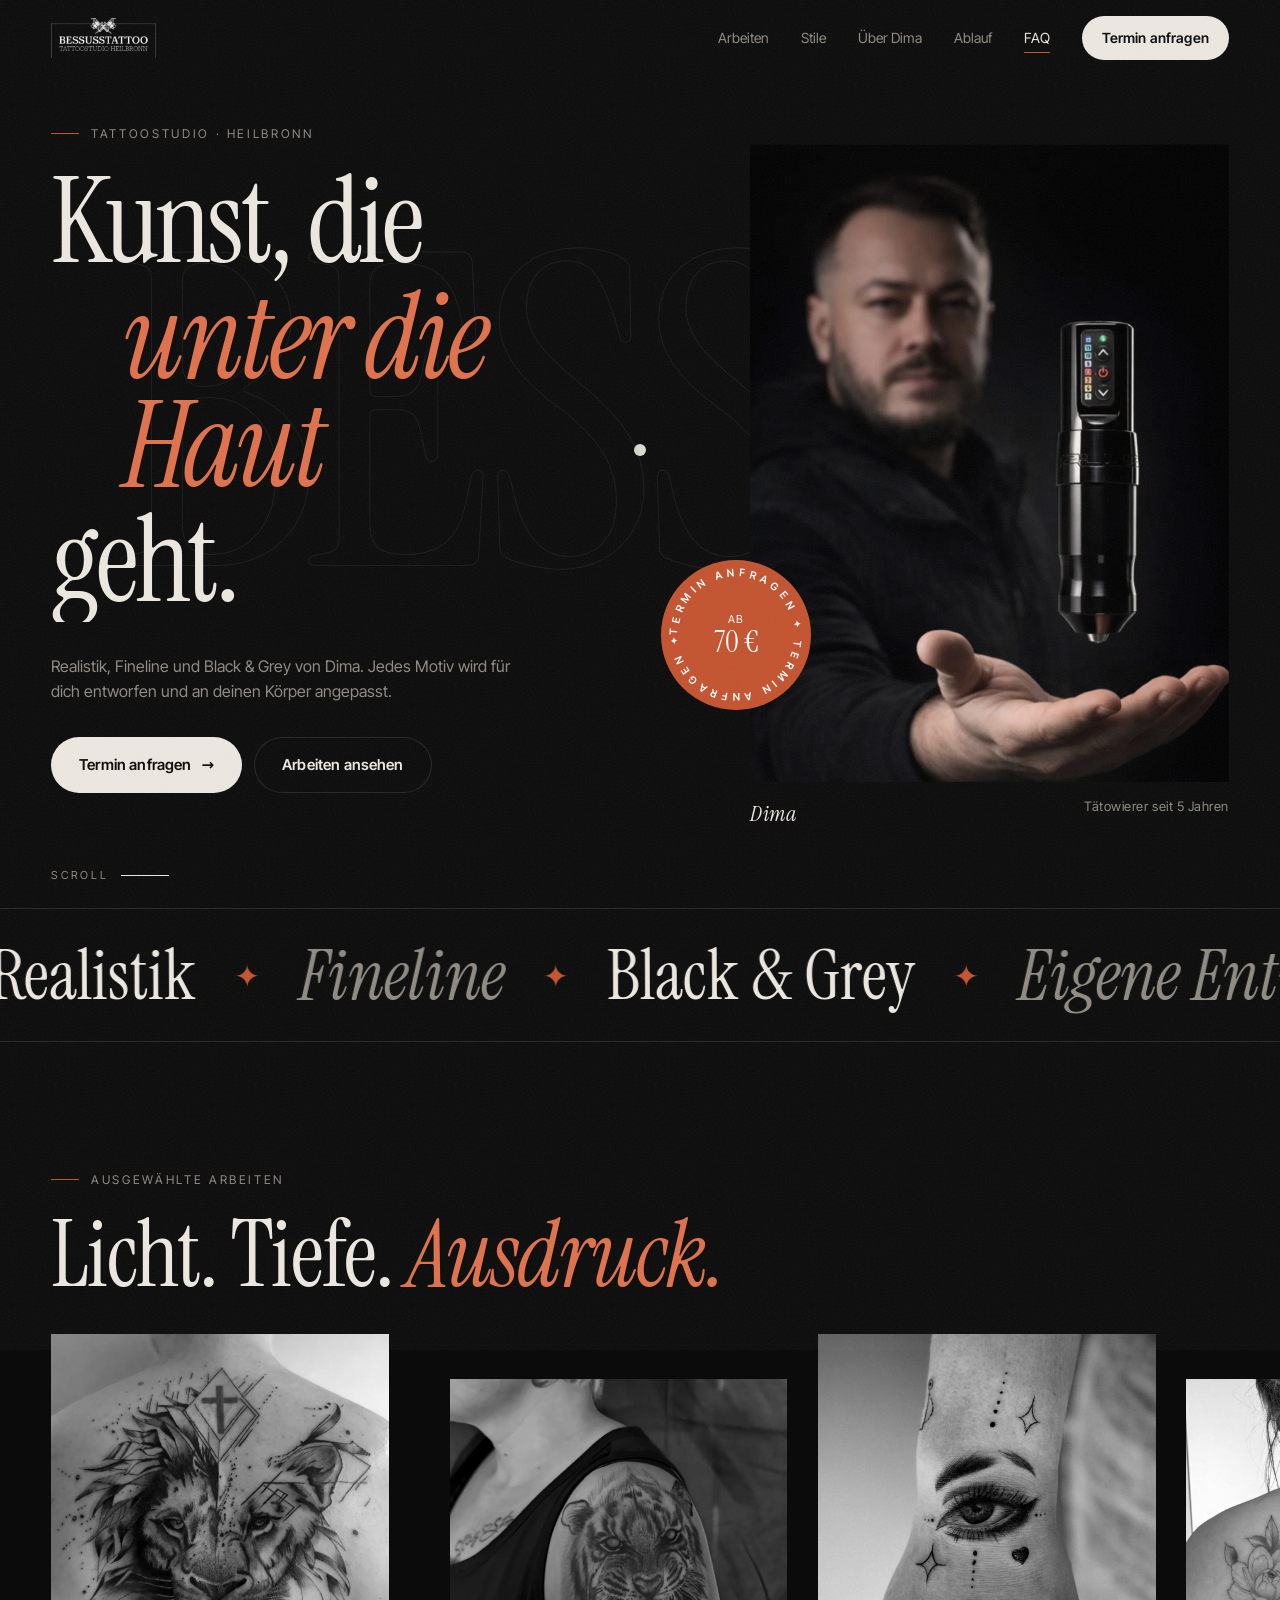
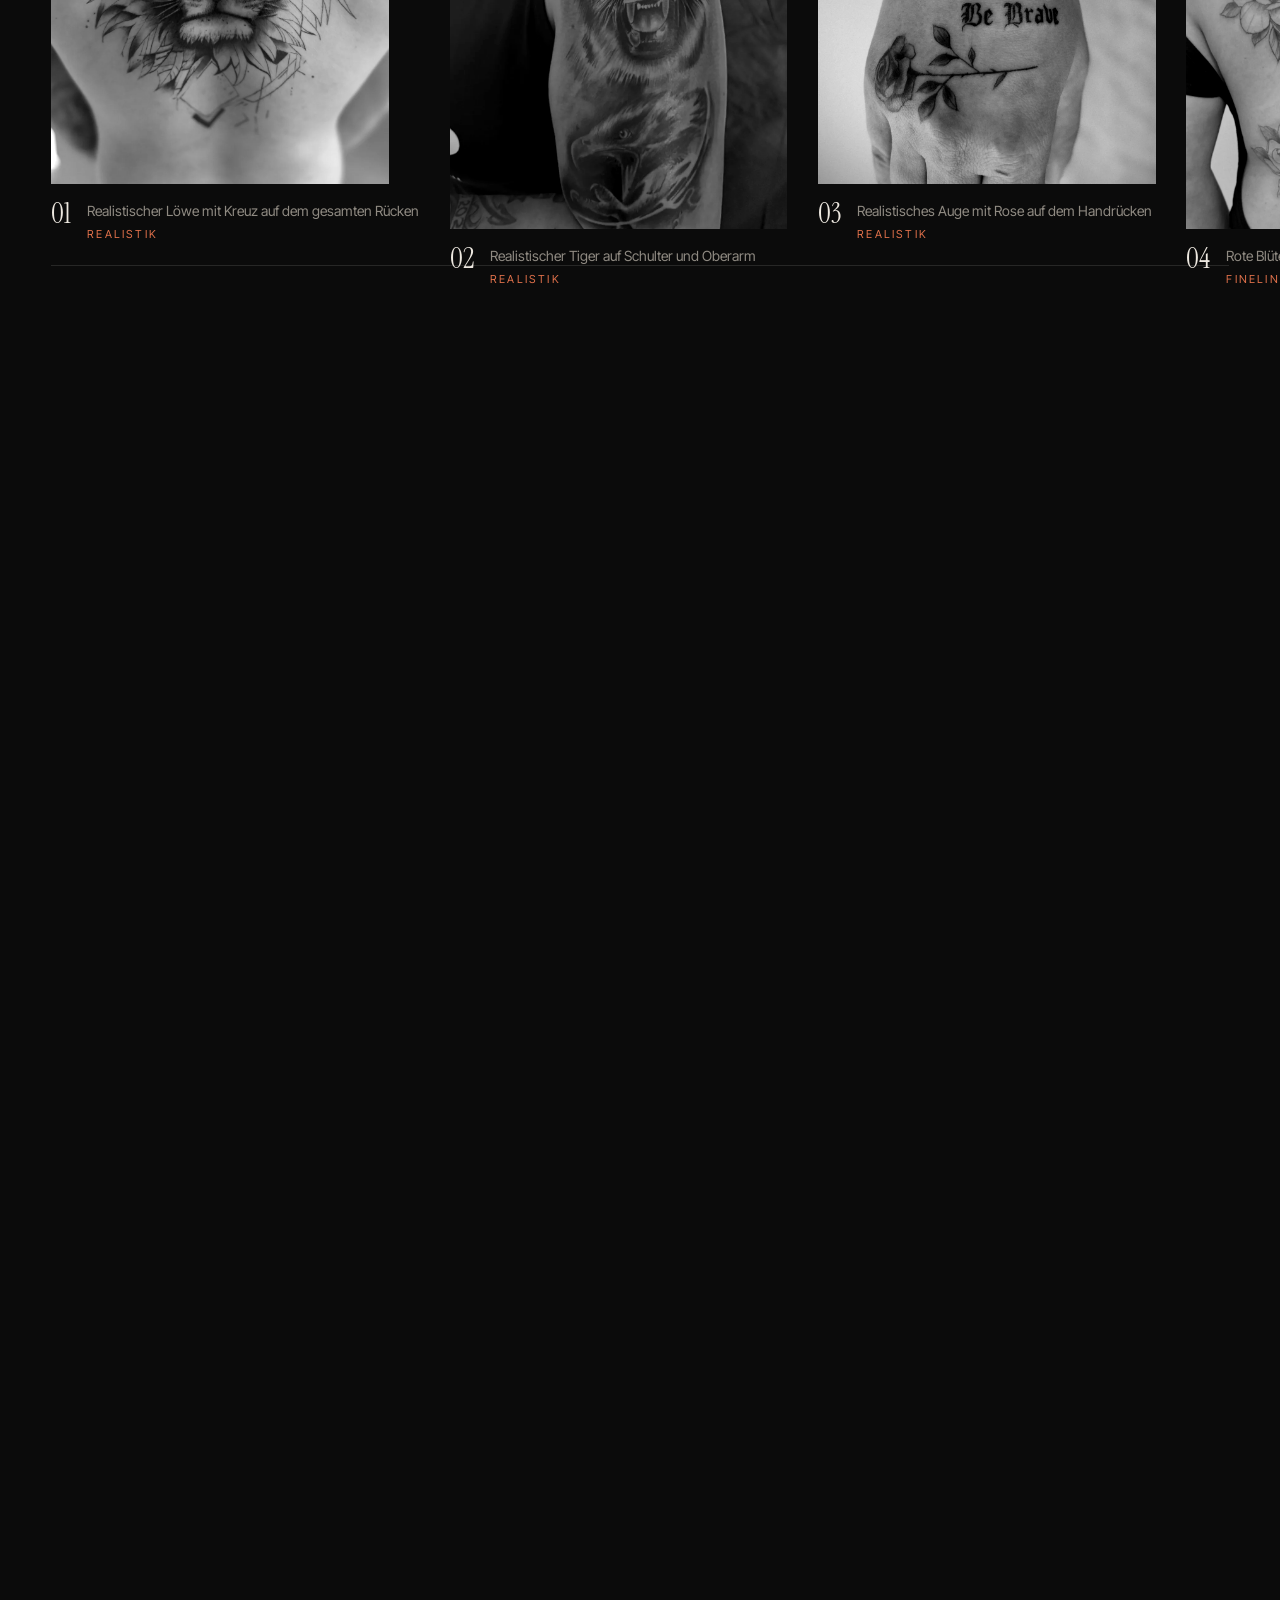
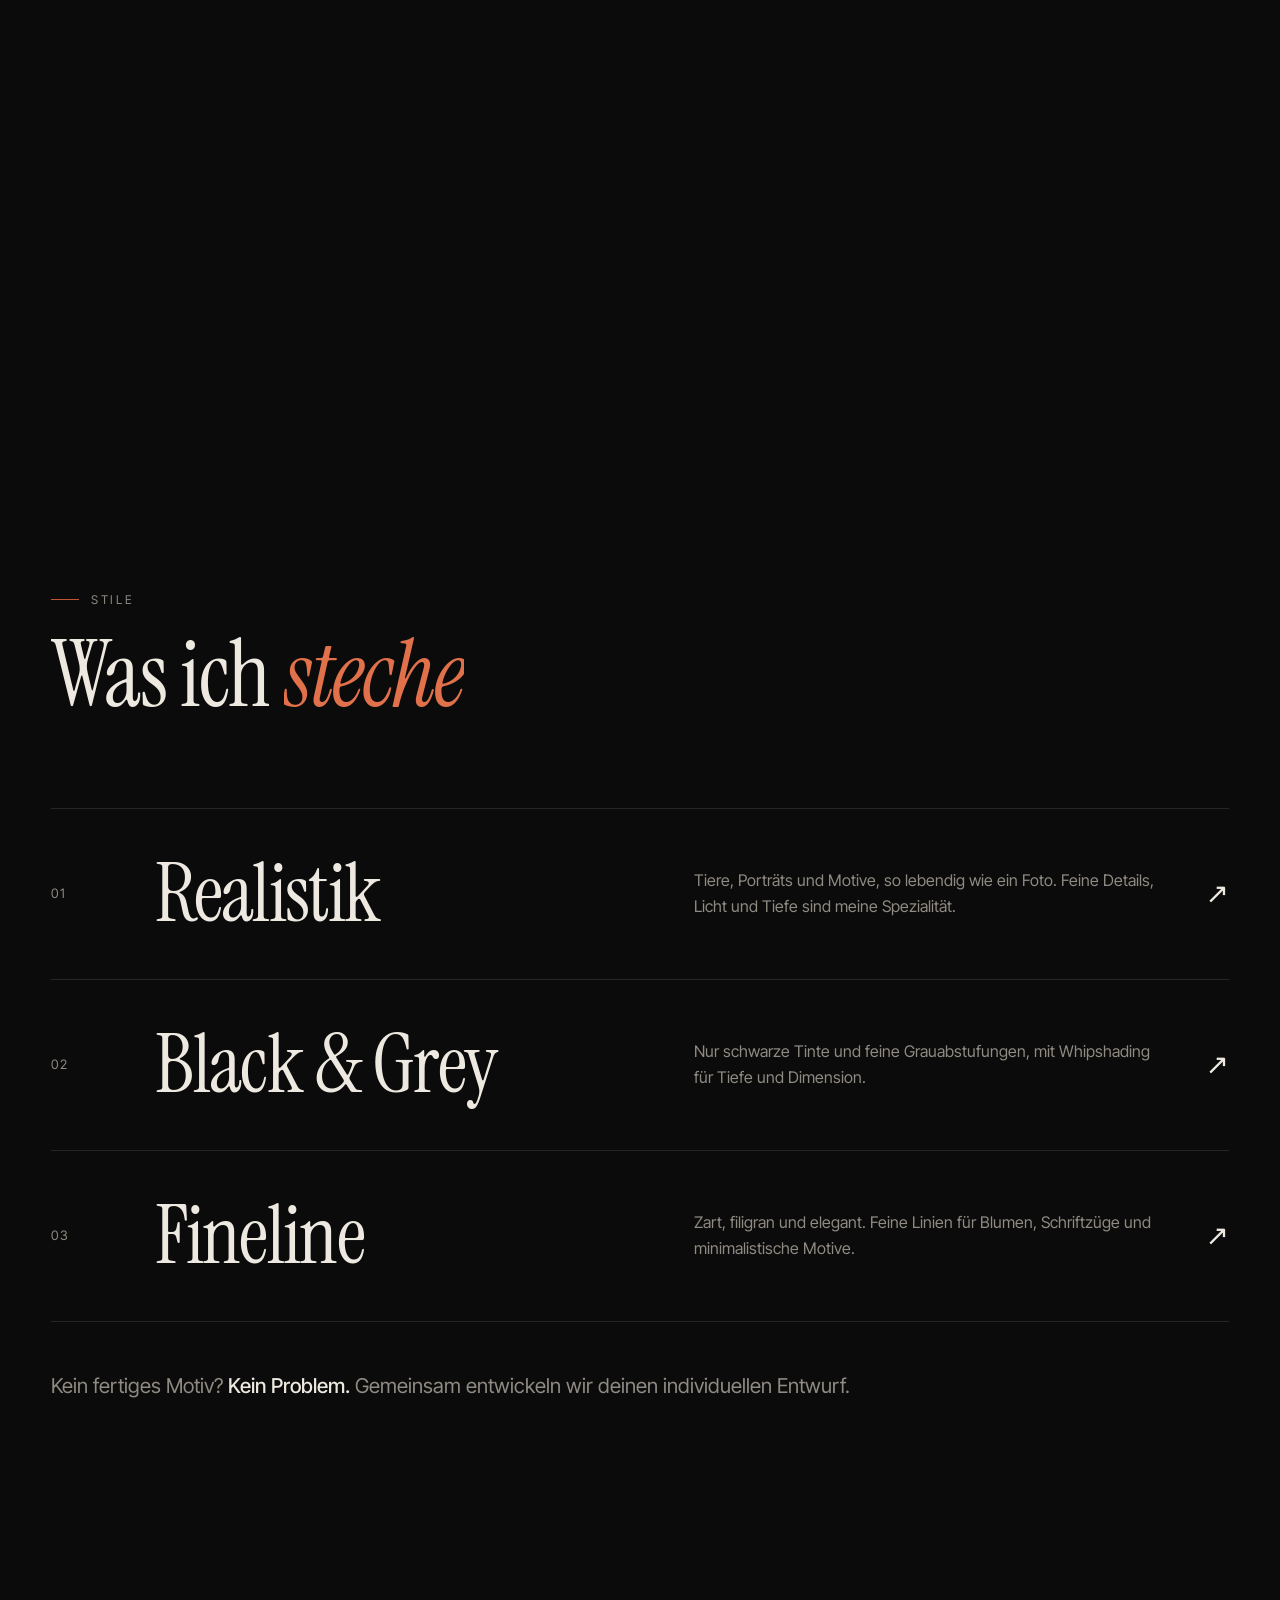
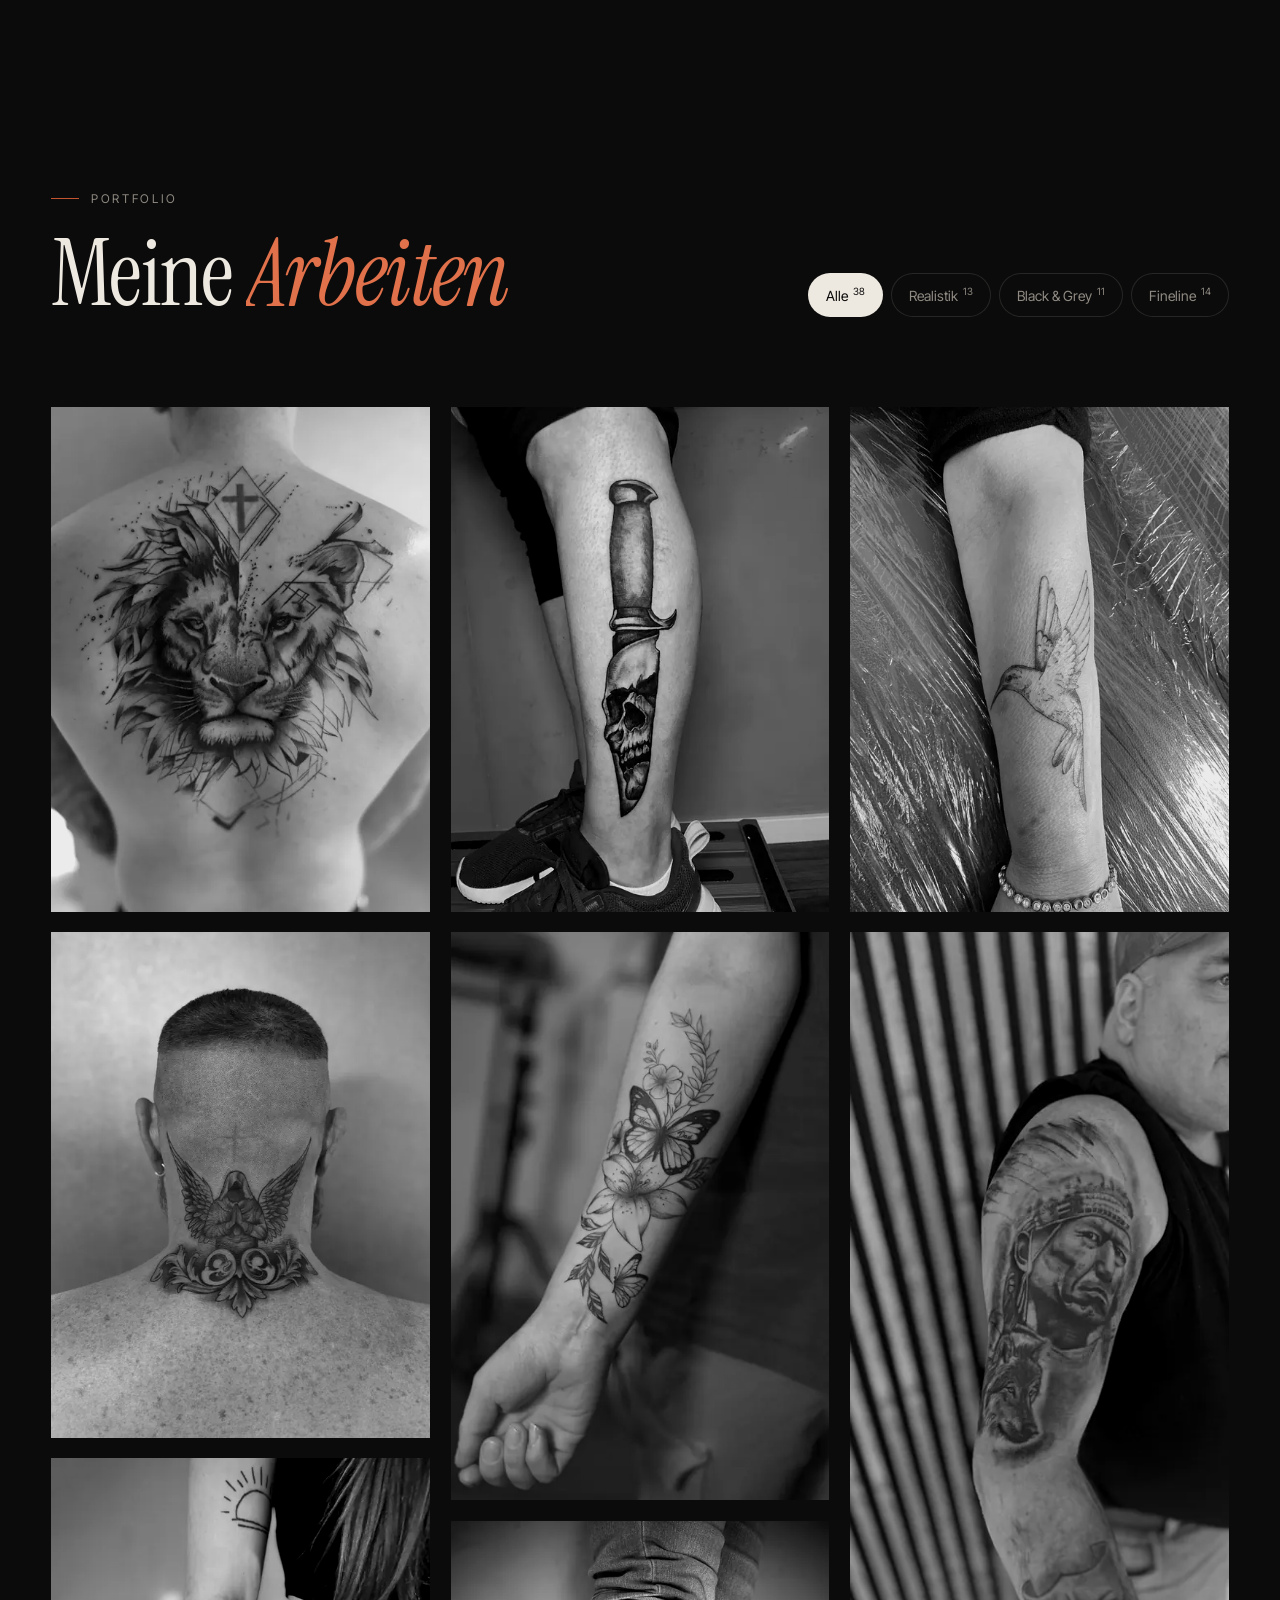
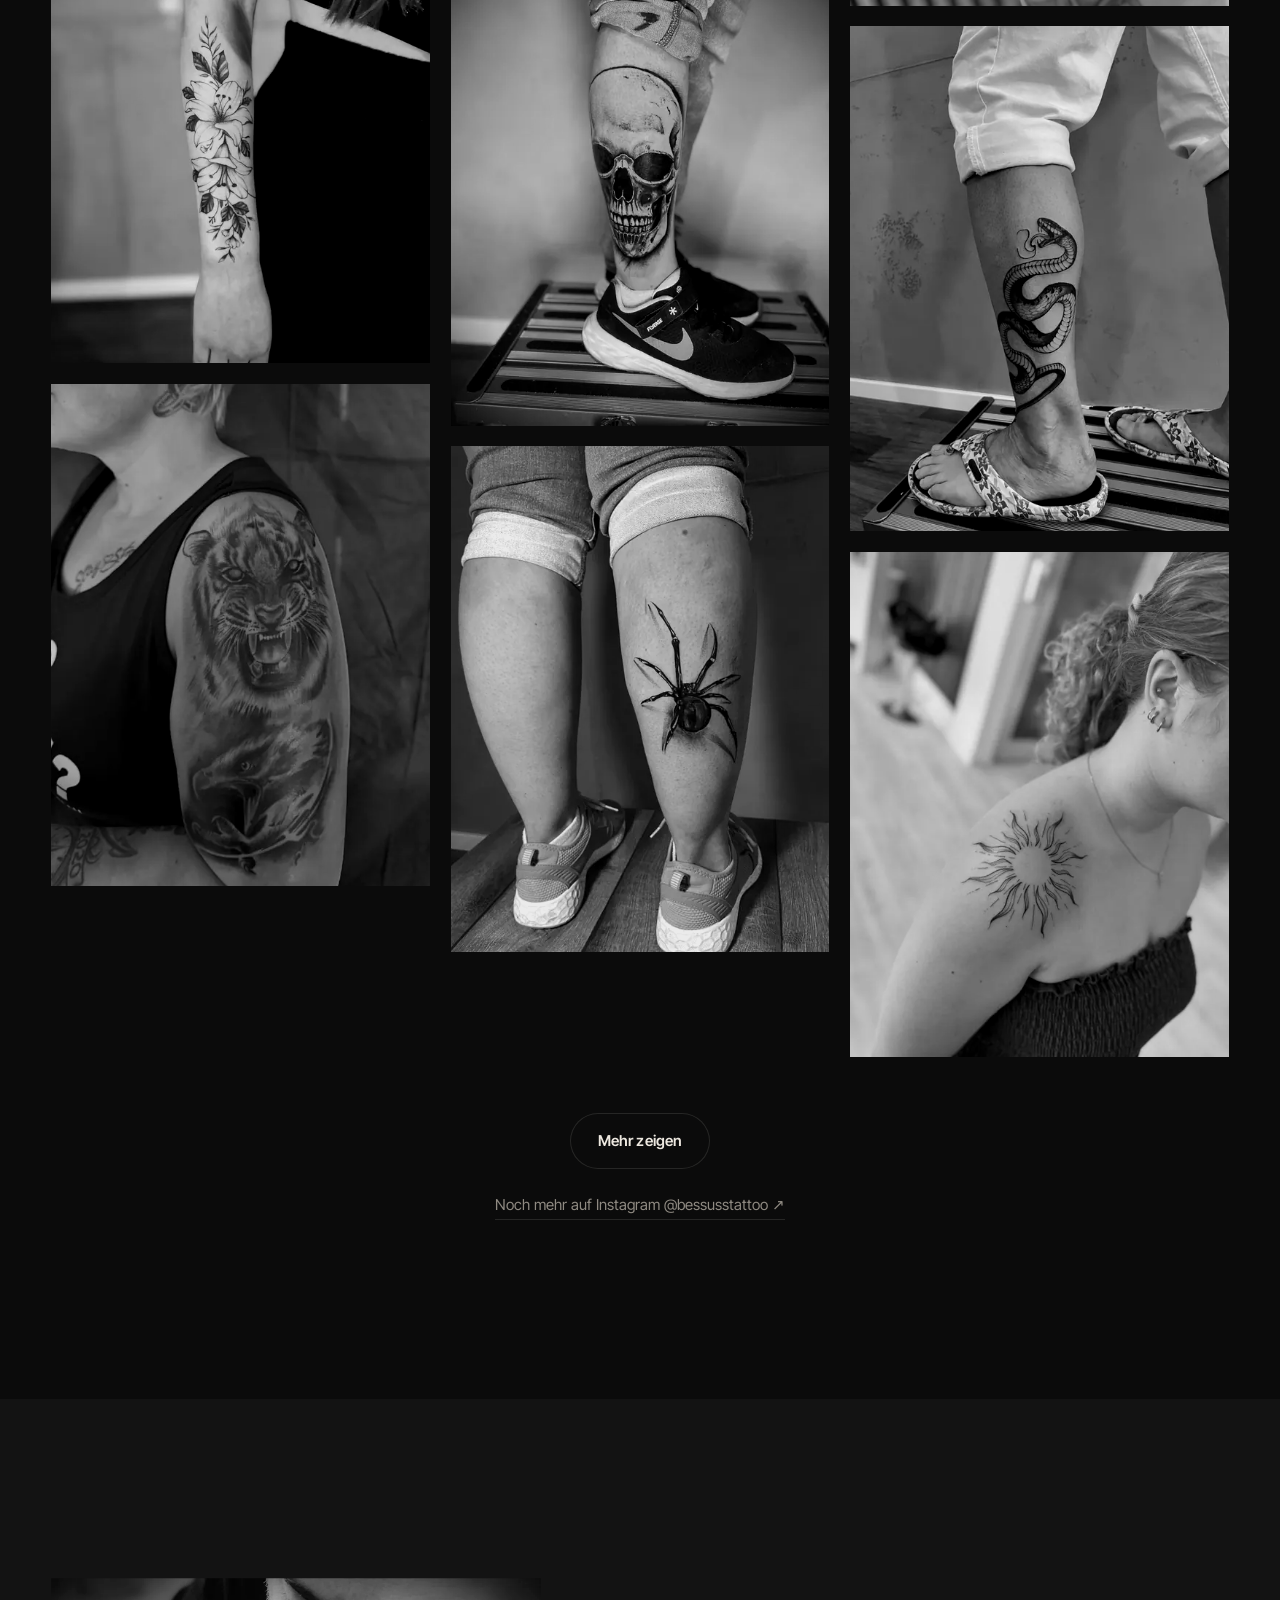
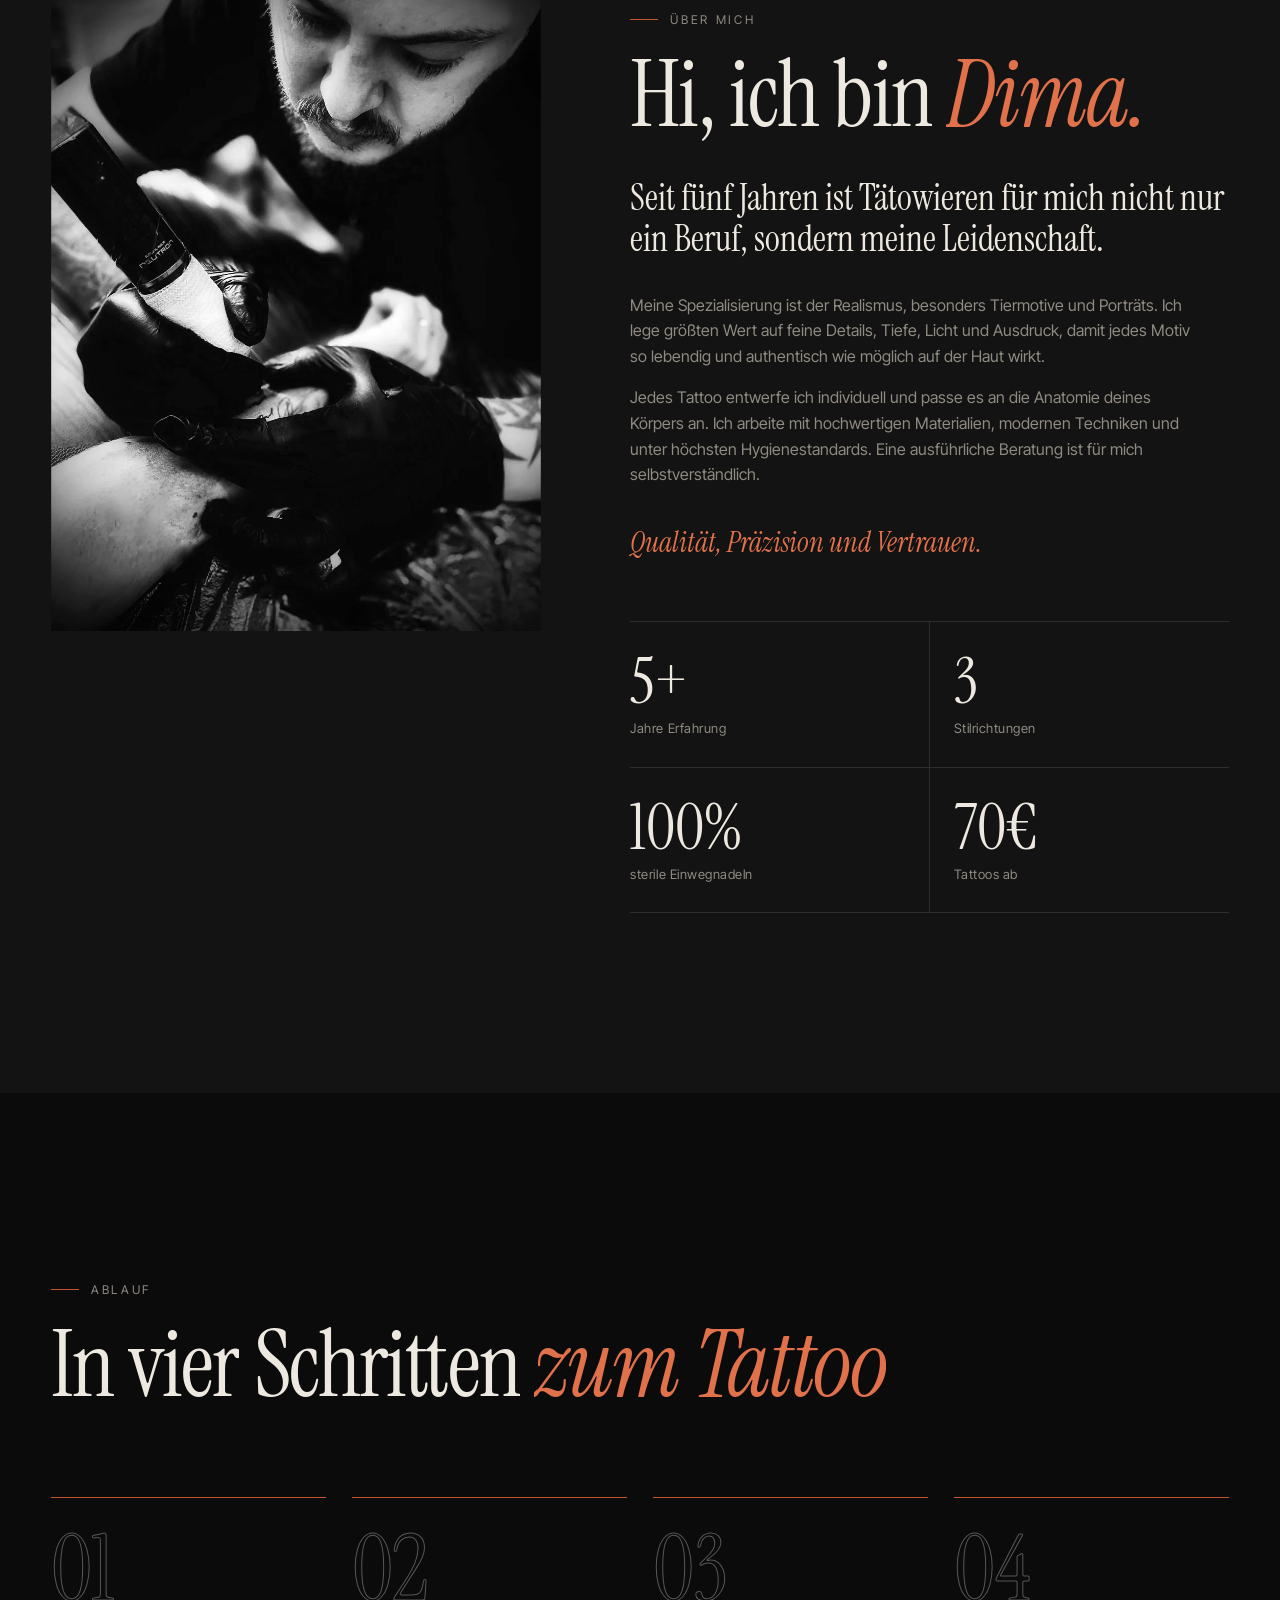
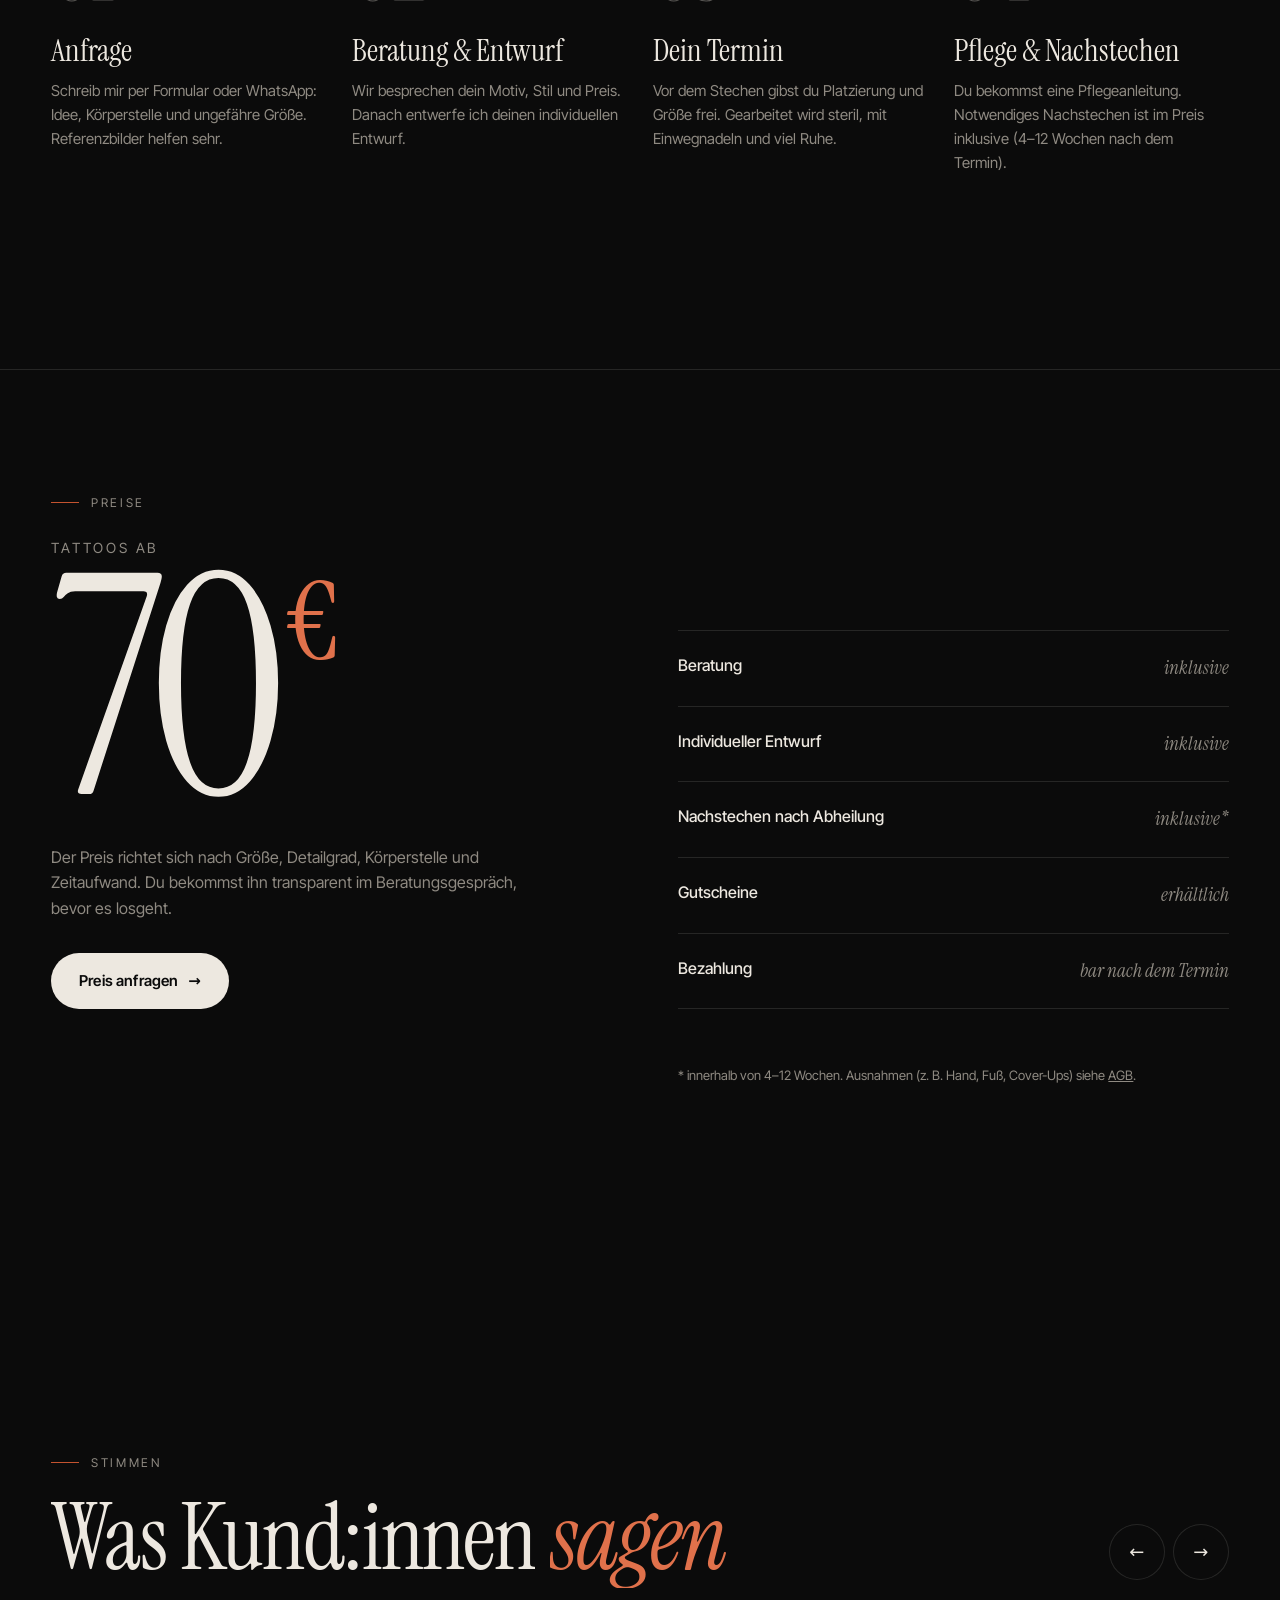
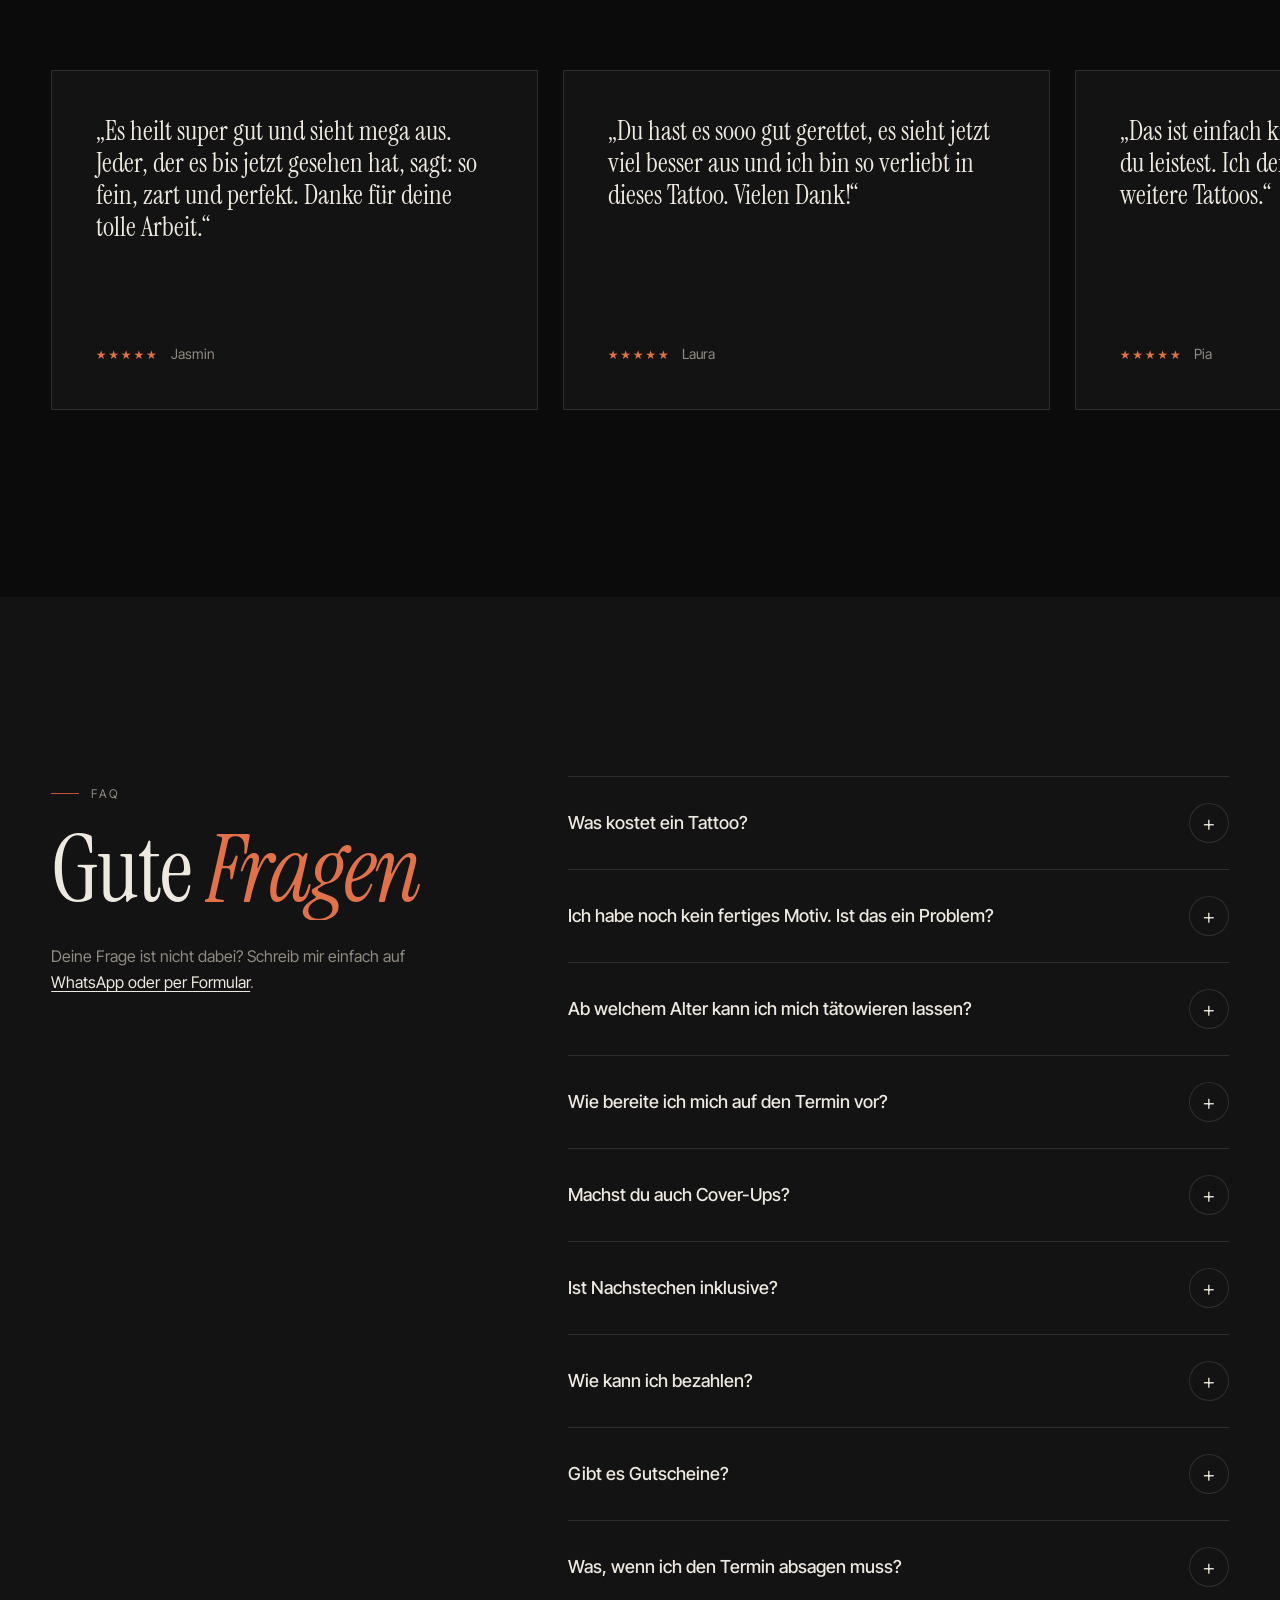
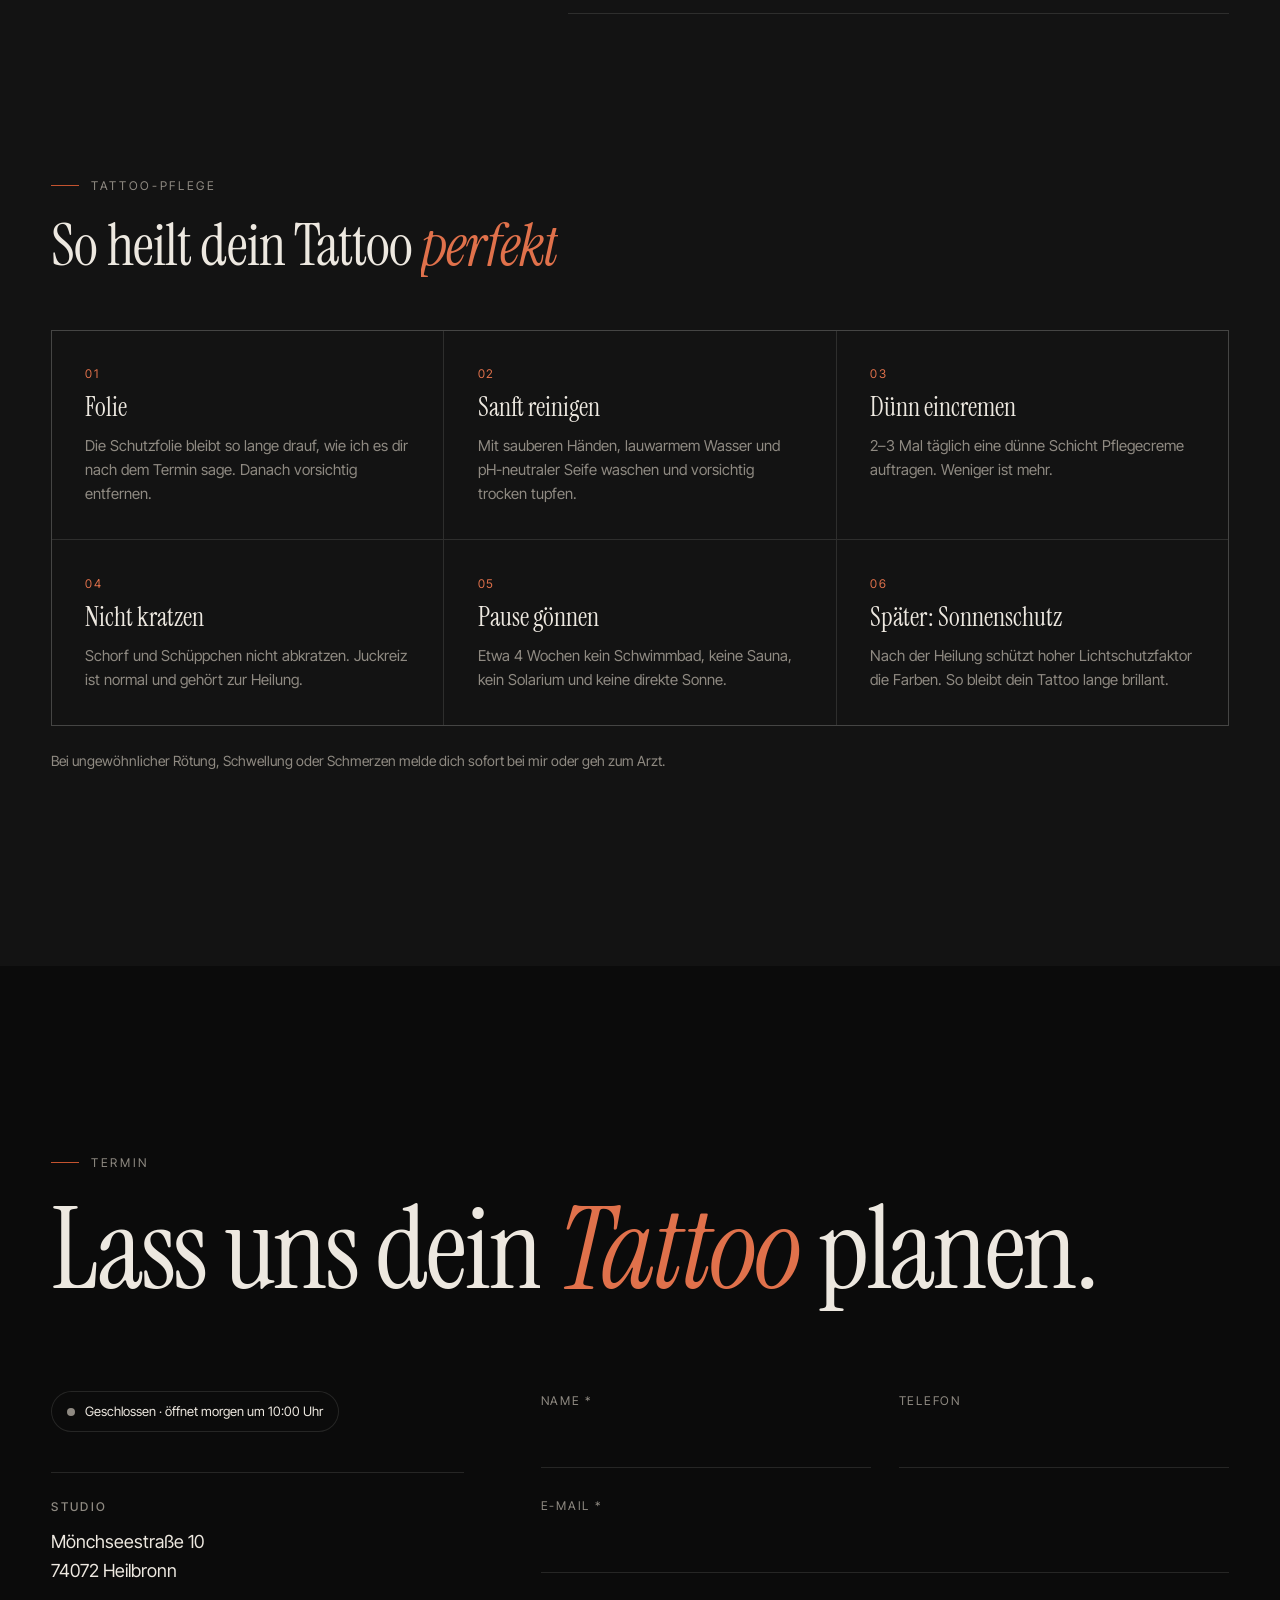
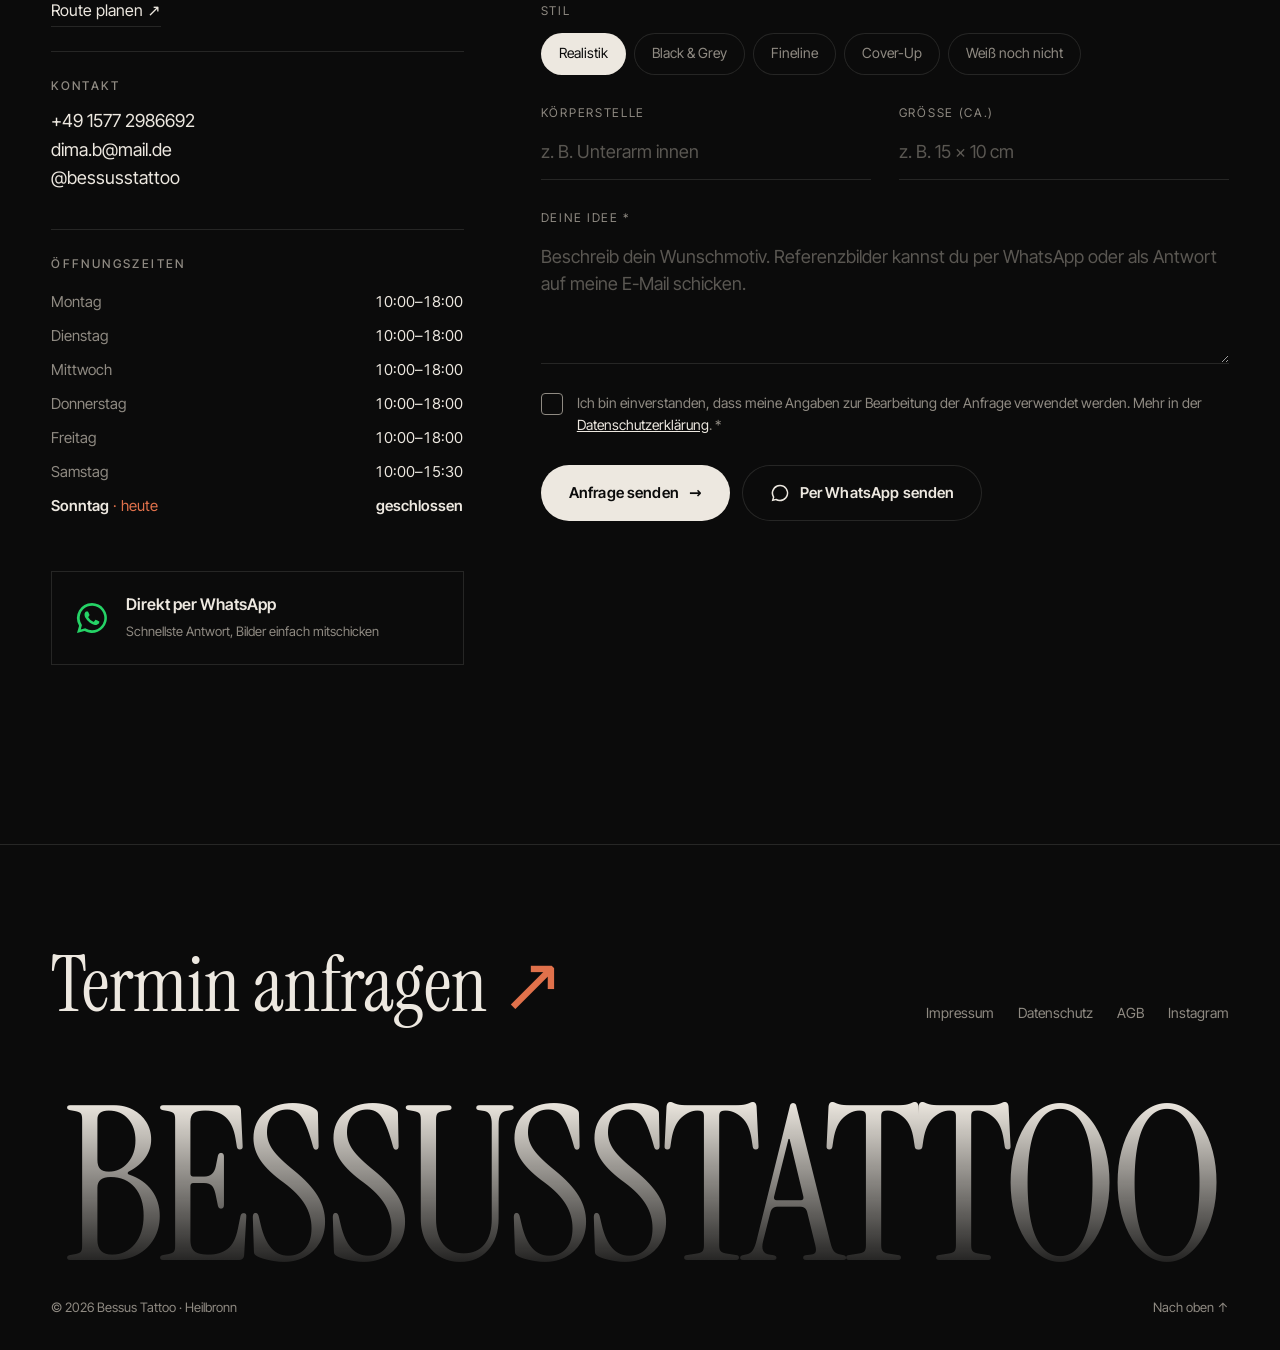
==== index.html @ 2e5423b9 "Neue Website für Bessus Tattoo Statische Seite mit Portfolio, Stilen, Ablauf, Preisen, FAQ, Pflegehi" ====
<!doctype html>
<html lang="de">
<head>
<meta charset="utf-8">
<meta name="viewport" content="width=device-width, initial-scale=1">
<title>Bessus Tattoo – Tattoostudio Heilbronn | Realistik, Fineline, Black &amp; Grey</title>
<meta name="description" content="Tattoostudio in Heilbronn: realistische Tattoos, Fineline und Black &amp; Grey von Dima. Individuelle Entwürfe, sterile Einwegnadeln, Tattoos ab 70 €. Jetzt Termin anfragen.">
<link rel="canonical" href="https://bessusstattoo.de/">
<meta name="theme-color" content="#0b0b0b">
<meta property="og:type" content="website">
<meta property="og:locale" content="de_DE">
<meta property="og:title" content="Bessus Tattoo – Tattoostudio Heilbronn">
<meta property="og:description" content="Realistik, Fineline und Black &amp; Grey. Individuelle Tattoos von Dima in Heilbronn.">
<meta property="og:image" content="https://bessusstattoo.de/assets/img/work/loewe-ruecken.webp">
<meta property="og:url" content="https://bessusstattoo.de/">
<link rel="icon" type="image/png" href="assets/img/brand/favicon.png">
<link rel="apple-touch-icon" href="assets/img/brand/apple-touch-icon.png">
<link rel="preload" href="assets/fonts/instrument-serif-400.woff2" as="font" type="font/woff2" crossorigin>
<link rel="preload" href="assets/fonts/inter-tight-var.woff2" as="font" type="font/woff2" crossorigin>
<link rel="preload" href="assets/img/brand/dima-portrait.webp" as="image">
<link rel="stylesheet" href="assets/css/style.css?v=5">
<script>document.documentElement.classList.add('js');try{if(sessionStorage.getItem('bessus-loaded'))document.documentElement.classList.add('no-loader')}catch(e){}</script>
<script type="application/ld+json">
{
  "@context": "https://schema.org",
  "@type": "TattooParlor",
  "name": "Bessus Tattoo",
  "alternateName": "bessusstattoo",
  "url": "https://bessusstattoo.de/",
  "image": "https://bessusstattoo.de/assets/img/work/loewe-ruecken.webp",
  "logo": "https://bessusstattoo.de/assets/img/brand/logo.png",
  "telephone": "+4915772986692",
  "email": "dima.b@mail.de",
  "priceRange": "ab 70 €",
  "address": {
    "@type": "PostalAddress",
    "streetAddress": "Mönchseestraße 10",
    "postalCode": "74072",
    "addressLocality": "Heilbronn",
    "addressCountry": "DE"
  },
  "openingHoursSpecification": [
    {"@type": "OpeningHoursSpecification", "dayOfWeek": ["Monday","Tuesday","Wednesday","Thursday","Friday"], "opens": "10:00", "closes": "18:00"},
    {"@type": "OpeningHoursSpecification", "dayOfWeek": "Saturday", "opens": "10:00", "closes": "15:30"}
  ],
  "sameAs": ["https://www.instagram.com/bessusstattoo/"]
}
</script>
</head>
<body>
<a class="skip" href="#main">Zum Inhalt springen</a>

<div class="loader" aria-hidden="true">
  <div class="loader__inner">
    <img src="assets/img/brand/logo.png" alt="" width="1200" height="459">
    <span class="loader__count">00</span>
  </div>
</div>

<div class="grain" aria-hidden="true"></div>
<div class="cursor" aria-hidden="true"><span class="cursor__label">Ansehen</span></div>

<header class="header">
  <a class="header__logo" href="#top" aria-label="Bessus Tattoo – zur Startseite">
    <img src="assets/img/brand/logo.png" alt="Bessus Tattoo – Tattoostudio Heilbronn" width="1200" height="459">
  </a>
  <nav class="nav" aria-label="Hauptnavigation">
    <a href="#arbeiten">Arbeiten</a>
    <a href="#stile">Stile</a>
    <a href="#ueber">Über Dima</a>
    <a href="#ablauf">Ablauf</a>
    <a href="#faq">FAQ</a>
  </nav>
  <a class="btn btn--small header__cta" href="#termin">Termin anfragen</a>
  <button class="burger" aria-label="Menü öffnen" aria-expanded="false" aria-controls="menu"><span></span><span></span></button>
</header>

<div class="menu" id="menu" hidden>
  <nav aria-label="Mobile Navigation">
    <a href="#arbeiten"><small>01</small>Arbeiten</a>
    <a href="#stile"><small>02</small>Stile</a>
    <a href="#ueber"><small>03</small>Über Dima</a>
    <a href="#ablauf"><small>04</small>Ablauf</a>
    <a href="#preise"><small>05</small>Preise</a>
    <a href="#faq"><small>06</small>FAQ &amp; Pflege</a>
    <a href="#termin"><small>07</small>Termin</a>
  </nav>
  <div class="menu__foot">
    <a href="tel:+4915772986692">+49 1577 2986692</a>
    <a href="https://www.instagram.com/bessusstattoo/" target="_blank" rel="noopener">Instagram</a>
  </div>
</div>

<main id="main">

<!-- HERO -->
<section class="hero" id="top">
  <div class="hero__bgword" aria-hidden="true">BESSUS</div>
  <div class="hero__content">
    <p class="eyebrow reveal-up">Tattoostudio · Heilbronn</p>
    <h1 class="hero__title">
      <span class="line"><span>Kunst, die</span></span>
      <span class="line"><span><em>unter die Haut</em></span></span>
      <span class="line"><span>geht.</span></span>
    </h1>
    <p class="hero__lead reveal-up">Realistik, Fineline und Black&nbsp;&amp;&nbsp;Grey von Dima. Jedes Motiv wird für dich entworfen und an deinen Körper angepasst.</p>
    <div class="hero__ctas reveal-up">
      <a class="btn" href="#termin">Termin anfragen <span aria-hidden="true">→</span></a>
      <a class="btn btn--ghost" href="#arbeiten">Arbeiten ansehen</a>
    </div>
  </div>
  <figure class="hero__media">
    <div class="hero__img" data-parallax="0.12">
      <img src="assets/img/brand/dima-portrait.webp" alt="Tätowierer Dima mit Tattoo-Maschine" width="1347" height="1800" fetchpriority="high">
    </div>
    <figcaption><span>Dima</span> Tätowierer seit 5 Jahren</figcaption>
  </figure>
  <a class="hero__badge" href="#termin" aria-label="Termin anfragen">
    <svg viewBox="0 0 200 200" aria-hidden="true">
      <defs><path id="circle" d="M100,100 m-78,0 a78,78 0 1,1 156,0 a78,78 0 1,1 -156,0"/></defs>
      <text><textPath href="#circle" textLength="488" lengthAdjust="spacing">Termin anfragen ✦ Termin anfragen ✦ </textPath></text>
    </svg>
    <span class="hero__badge-price">ab<br><b>70&nbsp;€</b></span>
  </a>
  <div class="hero__scroll" aria-hidden="true"><span>Scroll</span><i></i></div>
</section>

<!-- MARQUEE -->
<div class="marquee" aria-hidden="true">
  <div class="marquee__track">
    <span>Realistik</span><i>✦</i><span><em>Fineline</em></span><i>✦</i><span>Black &amp; Grey</span><i>✦</i><span><em>Eigene Entwürfe</em></span><i>✦</i><span>Cover-Ups</span><i>✦</i>
    <span>Realistik</span><i>✦</i><span><em>Fineline</em></span><i>✦</i><span>Black &amp; Grey</span><i>✦</i><span><em>Eigene Entwürfe</em></span><i>✦</i><span>Cover-Ups</span><i>✦</i>
  </div>
</div>

<!-- FEATURED (horizontal scroll) -->
<section class="featured" aria-labelledby="featured-title">
  <div class="featured__sticky">
    <div class="featured__head">
      <p class="eyebrow">Ausgewählte Arbeiten</p>
      <h2 id="featured-title" class="h2">Licht. Tiefe. <em>Ausdruck.</em></h2>
    </div>
    <div class="featured__track">
      <figure class="feat">
        <div class="feat__img"><img src="assets/img/work/loewe-ruecken.webp" alt="Realistischer Löwe mit Kreuz auf dem gesamten Rücken" width="1200" height="1600" loading="lazy" decoding="async"></div>
        <figcaption><span>01</span>Realistischer Löwe mit Kreuz auf dem gesamten Rücken<em>Realistik</em></figcaption>
      </figure>
      <figure class="feat">
        <div class="feat__img"><img src="assets/img/work/tiger-schulter.webp" alt="Realistischer Tiger auf Schulter und Oberarm" width="1206" height="1600" loading="lazy" decoding="async"></div>
        <figcaption><span>02</span>Realistischer Tiger auf Schulter und Oberarm<em>Realistik</em></figcaption>
      </figure>
      <figure class="feat">
        <div class="feat__img"><img src="assets/img/work/auge-hand.webp" alt="Realistisches Auge mit Rose auf dem Handrücken" width="1200" height="1600" loading="lazy" decoding="async"></div>
        <figcaption><span>03</span>Realistisches Auge mit Rose auf dem Handrücken<em>Realistik</em></figcaption>
      </figure>
      <figure class="feat">
        <div class="feat__img"><img src="assets/img/work/blueten-ruecken.webp" alt="Rote Blüten und Schrift auf dem Rücken" width="1200" height="1600" loading="lazy" decoding="async"></div>
        <figcaption><span>04</span>Rote Blüten und Schrift auf dem Rücken<em>Fineline</em></figcaption>
      </figure>
      <figure class="feat">
        <div class="feat__img"><img src="assets/img/work/adler-ruecken.webp" alt="Adler mit ausgebreiteten Flügeln auf dem Rücken" width="1200" height="1600" loading="lazy" decoding="async"></div>
        <figcaption><span>05</span>Adler mit ausgebreiteten Flügeln auf dem Rücken<em>Realistik</em></figcaption>
      </figure>
      <figure class="feat">
        <div class="feat__img"><img src="assets/img/work/spinne-wade.webp" alt="Realistische Spinne auf der Wade" width="1200" height="1600" loading="lazy" decoding="async"></div>
        <figcaption><span>06</span>Realistische Spinne auf der Wade<em>Black & Grey</em></figcaption>
      </figure>
      <figure class="feat">
        <div class="feat__img"><img src="assets/img/work/totenkopf-wade.webp" alt="Realistischer Totenkopf auf der Wade" width="1200" height="1600" loading="lazy" decoding="async"></div>
        <figcaption><span>07</span>Realistischer Totenkopf auf der Wade<em>Realistik</em></figcaption>
      </figure>
      <a class="featured__end" href="#arbeiten">
        <span>Alle Arbeiten</span>
        <b>→</b>
      </a>
    </div>
    <div class="featured__progress" aria-hidden="true"><i></i></div>
  </div>
</section>

<!-- STILE -->
<section class="section stile" id="stile" aria-labelledby="stile-title">
  <div class="wrap">
    <div class="section__head">
      <p class="eyebrow">Stile</p>
      <h2 id="stile-title" class="h2 split">Was ich <em>steche</em></h2>
    </div>
    <ul class="stile__list">
      <li class="stile__item reveal-up" data-img="assets/img/work/tiger-schulter-sm.webp">
        <a href="#arbeiten" data-filter="realistik">
          <span class="stile__num">01</span>
          <span class="stile__name">Realistik</span>
          <span class="stile__desc">Tiere, Porträts und Motive, so lebendig wie ein Foto. Feine Details, Licht und Tiefe sind meine Spezialität.</span>
          <span class="stile__arrow" aria-hidden="true">↗</span>
        </a>
      </li>
      <li class="stile__item reveal-up" data-img="assets/img/work/dolch-totenkopf-sm.webp">
        <a href="#arbeiten" data-filter="blackgrey">
          <span class="stile__num">02</span>
          <span class="stile__name">Black &amp; Grey</span>
          <span class="stile__desc">Nur schwarze Tinte und feine Grauabstufungen, mit Whipshading für Tiefe und Dimension.</span>
          <span class="stile__arrow" aria-hidden="true">↗</span>
        </a>
      </li>
      <li class="stile__item reveal-up" data-img="assets/img/work/kolibri-sm.webp">
        <a href="#arbeiten" data-filter="fineline">
          <span class="stile__num">03</span>
          <span class="stile__name">Fineline</span>
          <span class="stile__desc">Zart, filigran und elegant. Feine Linien für Blumen, Schriftzüge und minimalistische Motive.</span>
          <span class="stile__arrow" aria-hidden="true">↗</span>
        </a>
      </li>
    </ul>
    <p class="stile__note reveal-up">Kein fertiges Motiv? <strong>Kein Problem.</strong> Gemeinsam entwickeln wir deinen individuellen Entwurf.</p>
  </div>
  <div class="stile__float" aria-hidden="true"><img src="" alt=""></div>
</section>

<!-- PORTFOLIO -->
<section class="section portfolio" id="arbeiten" aria-labelledby="portfolio-title">
  <div class="wrap">
    <div class="section__head section__head--row">
      <div>
        <p class="eyebrow">Portfolio</p>
        <h2 id="portfolio-title" class="h2 split">Meine <em>Arbeiten</em></h2>
      </div>
      <div class="filters" role="group" aria-label="Arbeiten filtern">
        <button class="filter is-active" data-filter="all" aria-pressed="true">Alle <sup></sup></button>
        <button class="filter" data-filter="realistik" aria-pressed="false">Realistik <sup></sup></button>
        <button class="filter" data-filter="blackgrey" aria-pressed="false">Black &amp; Grey <sup></sup></button>
        <button class="filter" data-filter="fineline" aria-pressed="false">Fineline <sup></sup></button>
      </div>
    </div>
    <div class="grid">
      <figure class="tile" data-cat="realistik">
        <button class="tile__btn" data-full="assets/img/work/loewe-ruecken.webp" aria-label="Realistischer Löwe mit Kreuz auf dem gesamten Rücken – vergrößern">
          <img src="assets/img/work/loewe-ruecken-sm.webp" alt="Realistischer Löwe mit Kreuz auf dem gesamten Rücken" width="1200" height="1600" loading="lazy" decoding="async">
        </button>
        <figcaption>Realistik</figcaption>
      </figure>
      <figure class="tile" data-cat="blackgrey">
        <button class="tile__btn" data-full="assets/img/work/fluegel-nacken.webp" aria-label="Flügel und Ornamente im Nacken – vergrößern">
          <img src="assets/img/work/fluegel-nacken-sm.webp" alt="Flügel und Ornamente im Nacken" width="1200" height="1600" loading="lazy" decoding="async">
        </button>
        <figcaption>Black & Grey</figcaption>
      </figure>
      <figure class="tile" data-cat="fineline">
        <button class="tile__btn" data-full="assets/img/work/blumen-unterarm.webp" aria-label="Feine Blumenranke am Unterarm – vergrößern">
          <img src="assets/img/work/blumen-unterarm-sm.webp" alt="Feine Blumenranke am Unterarm" width="1200" height="1600" loading="lazy" decoding="async">
        </button>
        <figcaption>Fineline</figcaption>
      </figure>
      <figure class="tile" data-cat="realistik">
        <button class="tile__btn" data-full="assets/img/work/tiger-schulter.webp" aria-label="Realistischer Tiger auf Schulter und Oberarm – vergrößern">
          <img src="assets/img/work/tiger-schulter-sm.webp" alt="Realistischer Tiger auf Schulter und Oberarm" width="1206" height="1600" loading="lazy" decoding="async">
        </button>
        <figcaption>Realistik</figcaption>
      </figure>
      <figure class="tile" data-cat="blackgrey">
        <button class="tile__btn" data-full="assets/img/work/dolch-totenkopf.webp" aria-label="Dolch mit Totenkopf auf der Wade – vergrößern">
          <img src="assets/img/work/dolch-totenkopf-sm.webp" alt="Dolch mit Totenkopf auf der Wade" width="1200" height="1600" loading="lazy" decoding="async">
        </button>
        <figcaption>Black & Grey</figcaption>
      </figure>
      <figure class="tile" data-cat="fineline">
        <button class="tile__btn" data-full="assets/img/work/schmetterling.webp" aria-label="Schmetterling mit Blumen am Unterarm – vergrößern">
          <img src="assets/img/work/schmetterling-sm.webp" alt="Schmetterling mit Blumen am Unterarm" width="1067" height="1600" loading="lazy" decoding="async">
        </button>
        <figcaption>Fineline</figcaption>
      </figure>
      <figure class="tile" data-cat="realistik">
        <button class="tile__btn" data-full="assets/img/work/totenkopf-wade.webp" aria-label="Realistischer Totenkopf auf der Wade – vergrößern">
          <img src="assets/img/work/totenkopf-wade-sm.webp" alt="Realistischer Totenkopf auf der Wade" width="1200" height="1600" loading="lazy" decoding="async">
        </button>
        <figcaption>Realistik</figcaption>
      </figure>
      <figure class="tile" data-cat="blackgrey">
        <button class="tile__btn" data-full="assets/img/work/spinne-wade.webp" aria-label="Realistische Spinne auf der Wade – vergrößern">
          <img src="assets/img/work/spinne-wade-sm.webp" alt="Realistische Spinne auf der Wade" width="1200" height="1600" loading="lazy" decoding="async">
        </button>
        <figcaption>Black & Grey</figcaption>
      </figure>
      <figure class="tile" data-cat="fineline">
        <button class="tile__btn" data-full="assets/img/work/kolibri.webp" aria-label="Fineline-Kolibri am Unterarm – vergrößern">
          <img src="assets/img/work/kolibri-sm.webp" alt="Fineline-Kolibri am Unterarm" width="1200" height="1600" loading="lazy" decoding="async">
        </button>
        <figcaption>Fineline</figcaption>
      </figure>
      <figure class="tile" data-cat="realistik">
        <button class="tile__btn" data-full="assets/img/work/portrait-arm.webp" aria-label="Realistisches Porträt eines Häuptlings am Oberarm – vergrößern">
          <img src="assets/img/work/portrait-arm-sm.webp" alt="Realistisches Porträt eines Häuptlings am Oberarm" width="900" height="1600" loading="lazy" decoding="async">
        </button>
        <figcaption>Realistik</figcaption>
      </figure>
      <figure class="tile" data-cat="blackgrey">
        <button class="tile__btn" data-full="assets/img/work/schlange-bein.webp" aria-label="Schlange am Unterschenkel – vergrößern">
          <img src="assets/img/work/schlange-bein-sm.webp" alt="Schlange am Unterschenkel" width="1200" height="1600" loading="lazy" decoding="async">
        </button>
        <figcaption>Black & Grey</figcaption>
      </figure>
      <figure class="tile" data-cat="fineline">
        <button class="tile__btn" data-full="assets/img/work/sonne-schulter.webp" aria-label="Sonne auf der Schulter – vergrößern">
          <img src="assets/img/work/sonne-schulter-sm.webp" alt="Sonne auf der Schulter" width="1200" height="1600" loading="lazy" decoding="async">
        </button>
        <figcaption>Fineline</figcaption>
      </figure>
      <figure class="tile" data-cat="realistik">
        <button class="tile__btn" data-full="assets/img/work/tiger-oberarm.webp" aria-label="Brüllender Tiger als Oberarm-Tattoo – vergrößern">
          <img src="assets/img/work/tiger-oberarm-sm.webp" alt="Brüllender Tiger als Oberarm-Tattoo" width="1600" height="1537" loading="lazy" decoding="async">
        </button>
        <figcaption>Realistik</figcaption>
      </figure>
      <figure class="tile" data-cat="blackgrey">
        <button class="tile__btn" data-full="assets/img/work/augen-collage.webp" aria-label="Collage mit Augen und Figuren am Unterarm – vergrößern">
          <img src="assets/img/work/augen-collage-sm.webp" alt="Collage mit Augen und Figuren am Unterarm" width="1200" height="1600" loading="lazy" decoding="async">
        </button>
        <figcaption>Black & Grey</figcaption>
      </figure>
      <figure class="tile" data-cat="fineline">
        <button class="tile__btn" data-full="assets/img/work/blume-biene.webp" aria-label="Blume und Biene am Unterarm – vergrößern">
          <img src="assets/img/work/blume-biene-sm.webp" alt="Blume und Biene am Unterarm" width="1200" height="1600" loading="lazy" decoding="async">
        </button>
        <figcaption>Fineline</figcaption>
      </figure>
      <figure class="tile" data-cat="realistik">
        <button class="tile__btn" data-full="assets/img/work/auge-hand.webp" aria-label="Realistisches Auge mit Rose auf dem Handrücken – vergrößern">
          <img src="assets/img/work/auge-hand-sm.webp" alt="Realistisches Auge mit Rose auf dem Handrücken" width="1200" height="1600" loading="lazy" decoding="async">
        </button>
        <figcaption>Realistik</figcaption>
      </figure>
      <figure class="tile" data-cat="blackgrey">
        <button class="tile__btn" data-full="assets/img/work/dolch-schlange.webp" aria-label="Dolch mit Schlange am Unterarm – vergrößern">
          <img src="assets/img/work/dolch-schlange-sm.webp" alt="Dolch mit Schlange am Unterarm" width="1200" height="1600" loading="lazy" decoding="async">
        </button>
        <figcaption>Black & Grey</figcaption>
      </figure>
      <figure class="tile" data-cat="fineline">
        <button class="tile__btn" data-full="assets/img/work/zweig-schluesselbein.webp" aria-label="Zarter Zweig am Schlüsselbein – vergrößern">
          <img src="assets/img/work/zweig-schluesselbein-sm.webp" alt="Zarter Zweig am Schlüsselbein" width="1200" height="1600" loading="lazy" decoding="async">
        </button>
        <figcaption>Fineline</figcaption>
      </figure>
      <figure class="tile" data-cat="realistik">
        <button class="tile__btn" data-full="assets/img/work/uhr-familie.webp" aria-label="Taschenuhr und Familie am Strand als Unterarm-Tattoo – vergrößern">
          <img src="assets/img/work/uhr-familie-sm.webp" alt="Taschenuhr und Familie am Strand als Unterarm-Tattoo" width="1200" height="1600" loading="lazy" decoding="async">
        </button>
        <figcaption>Realistik</figcaption>
      </figure>
      <figure class="tile" data-cat="blackgrey">
        <button class="tile__btn" data-full="assets/img/work/schlange-arm.webp" aria-label="Große Schlange am Unterarm – vergrößern">
          <img src="assets/img/work/schlange-arm-sm.webp" alt="Große Schlange am Unterarm" width="1217" height="1600" loading="lazy" decoding="async">
        </button>
        <figcaption>Black & Grey</figcaption>
      </figure>
      <figure class="tile" data-cat="fineline">
        <button class="tile__btn" data-full="assets/img/work/lilie-bauch.webp" aria-label="Lilie an der Taille – vergrößern">
          <img src="assets/img/work/lilie-bauch-sm.webp" alt="Lilie an der Taille" width="1426" height="1600" loading="lazy" decoding="async">
        </button>
        <figcaption>Fineline</figcaption>
      </figure>
      <figure class="tile" data-cat="realistik">
        <button class="tile__btn" data-full="assets/img/work/hirsch-unterarm.webp" aria-label="Hirschkopf mit Kreuz am Unterarm – vergrößern">
          <img src="assets/img/work/hirsch-unterarm-sm.webp" alt="Hirschkopf mit Kreuz am Unterarm" width="1200" height="1600" loading="lazy" decoding="async">
        </button>
        <figcaption>Realistik</figcaption>
      </figure>
      <figure class="tile" data-cat="blackgrey">
        <button class="tile__btn" data-full="assets/img/work/skorpion.webp" aria-label="Skorpion am Unterarm – vergrößern">
          <img src="assets/img/work/skorpion-sm.webp" alt="Skorpion am Unterarm" width="1200" height="1600" loading="lazy" decoding="async">
        </button>
        <figcaption>Black & Grey</figcaption>
      </figure>
      <figure class="tile" data-cat="fineline">
        <button class="tile__btn" data-full="assets/img/work/blumenranke-arm.webp" aria-label="Blumenranke am Unterarm – vergrößern">
          <img src="assets/img/work/blumenranke-arm-sm.webp" alt="Blumenranke am Unterarm" width="1600" height="1600" loading="lazy" decoding="async">
        </button>
        <figcaption>Fineline</figcaption>
      </figure>
      <figure class="tile" data-cat="realistik">
        <button class="tile__btn" data-full="assets/img/work/adler-ruecken.webp" aria-label="Adler mit ausgebreiteten Flügeln auf dem Rücken – vergrößern">
          <img src="assets/img/work/adler-ruecken-sm.webp" alt="Adler mit ausgebreiteten Flügeln auf dem Rücken" width="1200" height="1600" loading="lazy" decoding="async">
        </button>
        <figcaption>Realistik</figcaption>
      </figure>
      <figure class="tile" data-cat="blackgrey">
        <button class="tile__btn" data-full="assets/img/work/libelle.webp" aria-label="Libelle mit geometrischen Linien am Arm – vergrößern">
          <img src="assets/img/work/libelle-sm.webp" alt="Libelle mit geometrischen Linien am Arm" width="1600" height="1600" loading="lazy" decoding="async">
        </button>
        <figcaption>Black & Grey</figcaption>
      </figure>
      <figure class="tile" data-cat="fineline">
        <button class="tile__btn" data-full="assets/img/work/blueten-ruecken.webp" aria-label="Rote Blüten und Schrift auf dem Rücken – vergrößern">
          <img src="assets/img/work/blueten-ruecken-sm.webp" alt="Rote Blüten und Schrift auf dem Rücken" width="1200" height="1600" loading="lazy" decoding="async">
        </button>
        <figcaption>Fineline</figcaption>
      </figure>
      <figure class="tile" data-cat="realistik">
        <button class="tile__btn" data-full="assets/img/work/loewe-unterarm.webp" aria-label="Löwe als Unterarm-Sleeve – vergrößern">
          <img src="assets/img/work/loewe-unterarm-sm.webp" alt="Löwe als Unterarm-Sleeve" width="1200" height="1600" loading="lazy" decoding="async">
        </button>
        <figcaption>Realistik</figcaption>
      </figure>
      <figure class="tile" data-cat="blackgrey">
        <button class="tile__btn" data-full="assets/img/work/trust-no-one.webp" aria-label="Schriftzug „Trust no one“ mit Händen auf dem Handrücken – vergrößern">
          <img src="assets/img/work/trust-no-one-sm.webp" alt="Schriftzug „Trust no one“ mit Händen auf dem Handrücken" width="1600" height="1600" loading="lazy" decoding="async">
        </button>
        <figcaption>Black & Grey</figcaption>
      </figure>
      <figure class="tile" data-cat="fineline">
        <button class="tile__btn" data-full="assets/img/work/blueten-wirbelsaeule.webp" aria-label="Rote Blütenranke entlang der Wirbelsäule – vergrößern">
          <img src="assets/img/work/blueten-wirbelsaeule-sm.webp" alt="Rote Blütenranke entlang der Wirbelsäule" width="1200" height="1600" loading="lazy" decoding="async">
        </button>
        <figcaption>Fineline</figcaption>
      </figure>
      <figure class="tile" data-cat="realistik">
        <button class="tile__btn" data-full="assets/img/work/tiger-unterarm.webp" aria-label="Tigerkopf am Unterarm – vergrößern">
          <img src="assets/img/work/tiger-unterarm-sm.webp" alt="Tigerkopf am Unterarm" width="1200" height="1600" loading="lazy" decoding="async">
        </button>
        <figcaption>Realistik</figcaption>
      </figure>
      <figure class="tile" data-cat="blackgrey">
        <button class="tile__btn" data-full="assets/img/work/stay-strong.webp" aria-label="Schriftzug „Stay Strong“ auf den Oberschenkeln – vergrößern">
          <img src="assets/img/work/stay-strong-sm.webp" alt="Schriftzug „Stay Strong“ auf den Oberschenkeln" width="1200" height="1600" loading="lazy" decoding="async">
        </button>
        <figcaption>Black & Grey</figcaption>
      </figure>
      <figure class="tile" data-cat="fineline">
        <button class="tile__btn" data-full="assets/img/work/schrift-wirbelsaeule.webp" aria-label="Schriftzug entlang der Wirbelsäule – vergrößern">
          <img src="assets/img/work/schrift-wirbelsaeule-sm.webp" alt="Schriftzug entlang der Wirbelsäule" width="1200" height="1600" loading="lazy" decoding="async">
        </button>
        <figcaption>Fineline</figcaption>
      </figure>
      <figure class="tile" data-cat="realistik">
        <button class="tile__btn" data-full="assets/img/work/auge-uhr.webp" aria-label="Auge mit Uhr und Stadtsilhouette am Unterarm – vergrößern">
          <img src="assets/img/work/auge-uhr-sm.webp" alt="Auge mit Uhr und Stadtsilhouette am Unterarm" width="1200" height="1600" loading="lazy" decoding="async">
        </button>
        <figcaption>Realistik</figcaption>
      </figure>
      <figure class="tile" data-cat="fineline">
        <button class="tile__btn" data-full="assets/img/work/rose-schulter.webp" aria-label="Kleine Rose am Schlüsselbein – vergrößern">
          <img src="assets/img/work/rose-schulter-sm.webp" alt="Kleine Rose am Schlüsselbein" width="1440" height="1439" loading="lazy" decoding="async">
        </button>
        <figcaption>Fineline</figcaption>
      </figure>
      <figure class="tile" data-cat="realistik">
        <button class="tile__btn" data-full="assets/img/work/spartaner.webp" aria-label="Spartanischer Krieger am Unterarm – vergrößern">
          <img src="assets/img/work/spartaner-sm.webp" alt="Spartanischer Krieger am Unterarm" width="1200" height="1600" loading="lazy" decoding="async">
        </button>
        <figcaption>Realistik</figcaption>
      </figure>
      <figure class="tile" data-cat="fineline">
        <button class="tile__btn" data-full="assets/img/work/handabdruck.webp" aria-label="Handabdruck auf der Brust – vergrößern">
          <img src="assets/img/work/handabdruck-sm.webp" alt="Handabdruck auf der Brust" width="1200" height="1600" loading="lazy" decoding="async">
        </button>
        <figcaption>Fineline</figcaption>
      </figure>
      <figure class="tile" data-cat="fineline">
        <button class="tile__btn" data-full="assets/img/work/linien-gesicht.webp" aria-label="One-Line-Gesichter am Unterarm – vergrößern">
          <img src="assets/img/work/linien-gesicht-sm.webp" alt="One-Line-Gesichter am Unterarm" width="1200" height="1600" loading="lazy" decoding="async">
        </button>
        <figcaption>Fineline</figcaption>
      </figure>
    </div>
    <div class="portfolio__more">
      <button class="btn btn--ghost" id="more">Mehr zeigen</button>
      <a class="link" href="https://www.instagram.com/bessusstattoo/" target="_blank" rel="noopener">Noch mehr auf Instagram @bessusstattoo ↗</a>
    </div>
  </div>
</section>

<!-- ÜBER -->
<section class="section about" id="ueber" aria-labelledby="about-title">
  <div class="wrap about__grid">
    <figure class="about__media reveal-clip">
      <img src="assets/img/brand/dima-arbeit.webp" alt="Dima beim Tätowieren im Studio" width="960" height="1280" loading="lazy">
    </figure>
    <div class="about__text">
      <p class="eyebrow">Über mich</p>
      <h2 id="about-title" class="h2 split">Hi, ich bin <em>Dima.</em></h2>
      <p class="about__lead reveal-up">Seit fünf Jahren ist Tätowieren für mich nicht nur ein Beruf, sondern meine Leidenschaft.</p>
      <p class="reveal-up">Meine Spezialisierung ist der Realismus, besonders Tiermotive und Porträts. Ich lege größten Wert auf feine Details, Tiefe, Licht und Ausdruck, damit jedes Motiv so lebendig und authentisch wie möglich auf der Haut wirkt.</p>
      <p class="reveal-up">Jedes Tattoo entwerfe ich individuell und passe es an die Anatomie deines Körpers an. Ich arbeite mit hochwertigen Materialien, modernen Techniken und unter höchsten Hygienestandards. Eine ausführliche Beratung ist für mich selbstverständlich.</p>
      <p class="about__sign reveal-up">Qualität, Präzision und Vertrauen.</p>
      <dl class="stats">
        <div class="stat reveal-up"><dt>Jahre Erfahrung</dt><dd><span data-count="5">0</span>+</dd></div>
        <div class="stat reveal-up"><dt>Stilrichtungen</dt><dd><span data-count="3">0</span></dd></div>
        <div class="stat reveal-up"><dt>sterile Einwegnadeln</dt><dd><span data-count="100">0</span>%</dd></div>
        <div class="stat reveal-up"><dt>Tattoos ab</dt><dd><span data-count="70">0</span>€</dd></div>
      </dl>
    </div>
  </div>
</section>

<!-- ABLAUF -->
<section class="section process" id="ablauf" aria-labelledby="process-title">
  <div class="wrap">
    <div class="section__head">
      <p class="eyebrow">Ablauf</p>
      <h2 id="process-title" class="h2 split">In vier Schritten <em>zum Tattoo</em></h2>
    </div>
    <ol class="steps">
      <li class="step reveal-up">
        <span class="step__num">01</span>
        <h3>Anfrage</h3>
        <p>Schreib mir per Formular oder WhatsApp: Idee, Körperstelle und ungefähre Größe. Referenzbilder helfen sehr.</p>
      </li>
      <li class="step reveal-up">
        <span class="step__num">02</span>
        <h3>Beratung &amp; Entwurf</h3>
        <p>Wir besprechen dein Motiv, Stil und Preis. Danach entwerfe ich deinen individuellen Entwurf.</p>
      </li>
      <li class="step reveal-up">
        <span class="step__num">03</span>
        <h3>Dein Termin</h3>
        <p>Vor dem Stechen gibst du Platzierung und Größe frei. Gearbeitet wird steril, mit Einwegnadeln und viel Ruhe.</p>
      </li>
      <li class="step reveal-up">
        <span class="step__num">04</span>
        <h3>Pflege &amp; Nachstechen</h3>
        <p>Du bekommst eine Pflegeanleitung. Notwendiges Nachstechen ist im Preis inklusive (4–12 Wochen nach dem Termin).</p>
      </li>
    </ol>
  </div>
</section>

<!-- PREISE -->
<section class="section prices" id="preise" aria-labelledby="prices-title">
  <div class="wrap prices__grid">
    <div class="prices__big reveal-up">
      <p class="eyebrow">Preise</p>
      <h2 id="prices-title" class="prices__amount"><small>Tattoos ab</small><span class="prices__num">70<span>€</span></span></h2>
      <p class="prices__text">Der Preis richtet sich nach Größe, Detailgrad, Körperstelle und Zeitaufwand. Du bekommst ihn transparent im Beratungsgespräch, bevor es losgeht.</p>
      <a class="btn" href="#termin">Preis anfragen <span aria-hidden="true">→</span></a>
    </div>
    <ul class="prices__list">
      <li class="reveal-up"><b>Beratung</b><span>inklusive</span></li>
      <li class="reveal-up"><b>Individueller Entwurf</b><span>inklusive</span></li>
      <li class="reveal-up"><b>Nachstechen nach Abheilung</b><span>inklusive*</span></li>
      <li class="reveal-up"><b>Gutscheine</b><span>erhältlich</span></li>
      <li class="reveal-up"><b>Bezahlung</b><span>bar nach dem Termin</span></li>
    </ul>
    <p class="prices__note">* innerhalb von 4–12 Wochen. Ausnahmen (z.&nbsp;B. Hand, Fuß, Cover-Ups) siehe <a href="agb.html">AGB</a>.</p>
  </div>
</section>

<!-- STIMMEN -->
<section class="section reviews" id="stimmen" aria-labelledby="reviews-title">
  <div class="wrap">
    <div class="section__head section__head--row">
      <div>
        <p class="eyebrow">Stimmen</p>
        <h2 id="reviews-title" class="h2 split">Was Kund:innen <em>sagen</em></h2>
      </div>
      <div class="reviews__nav">
        <button class="round" data-dir="-1" aria-label="Vorherige Bewertung">←</button>
        <button class="round" data-dir="1" aria-label="Nächste Bewertung">→</button>
      </div>
    </div>
  </div>
  <div class="reviews__track" tabindex="0" aria-label="Bewertungen">
    <blockquote class="review"><p>„Es heilt super gut und sieht mega aus. Jeder, der es bis jetzt gesehen hat, sagt: so fein, zart und perfekt. Danke für deine tolle Arbeit.“</p><footer>Jasmin</footer></blockquote>
    <blockquote class="review"><p>„Du hast es sooo gut gerettet, es sieht jetzt viel besser aus und ich bin so verliebt in dieses Tattoo. Vielen Dank!“</p><footer>Laura</footer></blockquote>
    <blockquote class="review"><p>„Das ist einfach krass, was für eine Arbeit du leistest. Ich denke die ganze Zeit an weitere Tattoos.“</p><footer>Pia</footer></blockquote>
    <blockquote class="review"><p>„Ich bin nicht nur wegen der Preise zurückgekommen, sondern weil es mega angenehm bei dir war. Du achtest richtig darauf, dass für die Kunden alles passt.“</p><footer>Maria</footer></blockquote>
    <blockquote class="review"><p>„Das, was du bei Pia gemacht hast, sieht echt mega gut aus. Sie schwärmt jeden Tag davon!“</p><footer>Amelie</footer></blockquote>
    <blockquote class="review"><p>„Vielen Dank nochmal, wie immer mega mega geil.“</p><footer>Ramona</footer></blockquote>
  </div>
</section>

<!-- FAQ + PFLEGE -->
<section class="section faq" id="faq" aria-labelledby="faq-title">
  <div class="wrap faq__grid">
    <div>
      <p class="eyebrow">FAQ</p>
      <h2 id="faq-title" class="h2 split">Gute <em>Fragen</em></h2>
      <p class="faq__intro reveal-up">Deine Frage ist nicht dabei? Schreib mir einfach auf <a href="#termin">WhatsApp oder per Formular</a>.</p>
    </div>
    <div class="faq__list">
      <details class="reveal-up"><summary>Was kostet ein Tattoo?</summary><div><p>Tattoos gibt es ab 70 €. Der genaue Preis hängt von Größe, Detailgrad, Körperstelle und Zeitaufwand ab. Du erfährst ihn im Beratungsgespräch, bevor wir starten.</p></div></details>
      <details class="reveal-up"><summary>Ich habe noch kein fertiges Motiv. Ist das ein Problem?</summary><div><p>Überhaupt nicht. Bring deine Idee und gern ein paar Referenzbilder mit. Ich entwerfe daraus ein individuelles Motiv, das zu dir und deinem Körper passt.</p></div></details>
      <details class="reveal-up"><summary>Ab welchem Alter kann ich mich tätowieren lassen?</summary><div><p>Ab 18 Jahren mit gültigem Ausweis. Zwischen 16 und 18 nur mit schriftlicher Einverständniserklärung, Ausweiskopie und Begleitung eines Erziehungsberechtigten.</p></div></details>
      <details class="reveal-up"><summary>Wie bereite ich mich auf den Termin vor?</summary><div><p>Gut ausschlafen, vorher etwas essen und viel trinken. Kein Alkohol und keine Drogen, keine blutverdünnenden Medikamente ohne Rücksprache, keine Betäubungscreme ohne Absprache. Die Hautstelle sollte sauber sein, und bitte informiere mich vorab über Allergien oder Erkrankungen.</p></div></details>
      <details class="reveal-up"><summary>Machst du auch Cover-Ups?</summary><div><p>Ja. Ob und wie sich ein altes Tattoo abdecken oder umgestalten lässt, schauen wir uns in der Beratung gemeinsam an. Schick mir am besten vorab ein Foto.</p></div></details>
      <details class="reveal-up"><summary>Ist Nachstechen inklusive?</summary><div><p>Ja, notwendiges Nachstechen nach der Abheilung ist innerhalb von 4–12 Wochen im Preis enthalten. Ausnahmen sind Hand- und Fußbereich, Cover-Ups sowie Nachstechen wegen unsachgemäßer Pflege.</p></div></details>
      <details class="reveal-up"><summary>Wie kann ich bezahlen?</summary><div><p>Die Bezahlung erfolgt in bar nach dem Termin.</p></div></details>
      <details class="reveal-up"><summary>Gibt es Gutscheine?</summary><div><p>Ja. Ein Tattoo-Gutschein ist ein besonderes Geschenk und ein Jahr gültig. Melde dich einfach bei mir.</p></div></details>
      <details class="reveal-up"><summary>Was, wenn ich den Termin absagen muss?</summary><div><p>Bitte sag spätestens 72 Stunden (drei Werktage) vorher ab, dann finden wir problemlos einen neuen Termin.</p></div></details>
    </div>
  </div>

  <div class="wrap care" id="pflege" aria-labelledby="care-title">
    <div class="care__head">
      <p class="eyebrow">Tattoo-Pflege</p>
      <h3 id="care-title" class="h3 split">So heilt dein Tattoo <em>perfekt</em></h3>
    </div>
    <ol class="care__list">
      <li class="reveal-up"><b>Folie</b><span>Die Schutzfolie bleibt so lange drauf, wie ich es dir nach dem Termin sage. Danach vorsichtig entfernen.</span></li>
      <li class="reveal-up"><b>Sanft reinigen</b><span>Mit sauberen Händen, lauwarmem Wasser und pH-neutraler Seife waschen und vorsichtig trocken tupfen.</span></li>
      <li class="reveal-up"><b>Dünn eincremen</b><span>2–3 Mal täglich eine dünne Schicht Pflegecreme auftragen. Weniger ist mehr.</span></li>
      <li class="reveal-up"><b>Nicht kratzen</b><span>Schorf und Schüppchen nicht abkratzen. Juckreiz ist normal und gehört zur Heilung.</span></li>
      <li class="reveal-up"><b>Pause gönnen</b><span>Etwa 4 Wochen kein Schwimmbad, keine Sauna, kein Solarium und keine direkte Sonne.</span></li>
      <li class="reveal-up"><b>Später: Sonnenschutz</b><span>Nach der Heilung schützt hoher Lichtschutzfaktor die Farben. So bleibt dein Tattoo lange brillant.</span></li>
    </ol>
    <p class="care__note">Bei ungewöhnlicher Rötung, Schwellung oder Schmerzen melde dich sofort bei mir oder geh zum Arzt.</p>
  </div>
</section>

<!-- TERMIN -->
<section class="section booking" id="termin" aria-labelledby="booking-title">
  <div class="wrap">
    <div class="booking__head">
      <p class="eyebrow">Termin</p>
      <h2 id="booking-title" class="h2 h2--xl split">Lass uns dein <em>Tattoo</em> planen.</h2>
    </div>
    <div class="booking__grid">
      <aside class="booking__info">
        <div class="status" data-status><i></i><span>Öffnungszeiten werden geladen …</span></div>
        <div class="info-block">
          <h3>Studio</h3>
          <p>Mönchseestraße 10<br>74072 Heilbronn</p>
          <a class="link" href="https://www.google.com/maps/search/?api=1&amp;query=M%C3%B6nchseestra%C3%9Fe+10+74072+Heilbronn" target="_blank" rel="noopener">Route planen ↗</a>
        </div>
        <div class="info-block">
          <h3>Kontakt</h3>
          <p><a href="tel:+4915772986692">+49 1577 2986692</a><br><a href="mailto:dima.b@mail.de">dima.b@mail.de</a><br><a href="https://www.instagram.com/bessusstattoo/" target="_blank" rel="noopener">@bessusstattoo</a></p>
        </div>
        <div class="info-block">
          <h3>Öffnungszeiten</h3>
          <table class="hours">
            <tr data-day="1"><th>Montag</th><td>10:00–18:00</td></tr>
            <tr data-day="2"><th>Dienstag</th><td>10:00–18:00</td></tr>
            <tr data-day="3"><th>Mittwoch</th><td>10:00–18:00</td></tr>
            <tr data-day="4"><th>Donnerstag</th><td>10:00–18:00</td></tr>
            <tr data-day="5"><th>Freitag</th><td>10:00–18:00</td></tr>
            <tr data-day="6"><th>Samstag</th><td>10:00–15:30</td></tr>
            <tr data-day="0"><th>Sonntag</th><td>geschlossen</td></tr>
          </table>
        </div>
        <a class="wa" href="https://wa.me/4915772986692?text=Hallo%20Dima%2C%20ich%20interessiere%20mich%20f%C3%BCr%20ein%20Tattoo." target="_blank" rel="noopener">
          <svg viewBox="0 0 24 24" aria-hidden="true"><path fill="currentColor" d="M12 2a10 10 0 0 0-8.6 15.1L2 22l5-1.3A10 10 0 1 0 12 2Zm0 18.2a8.2 8.2 0 0 1-4.2-1.2l-.3-.2-3 .8.8-2.9-.2-.3A8.2 8.2 0 1 1 12 20.2Zm4.5-6.1c-.2-.1-1.5-.7-1.7-.8-.2-.1-.4-.1-.6.1l-.8 1c-.1.2-.3.2-.5.1a6.7 6.7 0 0 1-3.3-2.9c-.3-.4.3-.4.7-1.4.1-.2 0-.3 0-.4l-.8-1.8c-.2-.5-.4-.4-.6-.4h-.5c-.2 0-.4.1-.6.3-.2.2-.8.8-.8 2s.8 2.3 1 2.5c.1.2 1.7 2.6 4.1 3.6 1.5.7 2.1.7 2.9.6.5-.1 1.5-.6 1.7-1.2.2-.6.2-1.1.1-1.2l-.3-.1Z"/></svg>
          <span><b>Direkt per WhatsApp</b><small>Schnellste Antwort, Bilder einfach mitschicken</small></span>
        </a>
      </aside>

      <form class="form" id="booking-form" novalidate>
        <div class="form__row">
          <label class="field"><span>Name *</span><input name="name" autocomplete="name" required></label>
          <label class="field"><span>Telefon</span><input name="telefon" type="tel" autocomplete="tel"></label>
        </div>
        <label class="field"><span>E-Mail *</span><input name="email" type="email" autocomplete="email" required></label>
        <fieldset class="chips">
          <legend>Stil</legend>
          <label><input type="radio" name="stil" value="Realistik" checked><span>Realistik</span></label>
          <label><input type="radio" name="stil" value="Black & Grey"><span>Black &amp; Grey</span></label>
          <label><input type="radio" name="stil" value="Fineline"><span>Fineline</span></label>
          <label><input type="radio" name="stil" value="Cover-Up"><span>Cover-Up</span></label>
          <label><input type="radio" name="stil" value="Weiß ich noch nicht"><span>Weiß noch nicht</span></label>
        </fieldset>
        <div class="form__row">
          <label class="field"><span>Körperstelle</span><input name="stelle" placeholder="z. B. Unterarm innen"></label>
          <label class="field"><span>Größe (ca.)</span><input name="groesse" placeholder="z. B. 15 × 10 cm"></label>
        </div>
        <label class="field"><span>Deine Idee *</span><textarea name="idee" rows="4" required placeholder="Beschreib dein Wunschmotiv. Referenzbilder kannst du per WhatsApp oder als Antwort auf meine E-Mail schicken."></textarea></label>
        <label class="check"><input type="checkbox" name="datenschutz" required><span>Ich bin einverstanden, dass meine Angaben zur Bearbeitung der Anfrage verwendet werden. Mehr in der <a href="datenschutz.html">Datenschutzerklärung</a>. *</span></label>
        <div class="form__actions">
          <button class="btn" type="submit">Anfrage senden <span aria-hidden="true">→</span></button>
          <button class="btn btn--wa" type="button" id="send-wa">
            <svg viewBox="0 0 24 24" aria-hidden="true"><path fill="currentColor" d="M12 2a10 10 0 0 0-8.6 15.1L2 22l5-1.3A10 10 0 1 0 12 2Zm0 18.2a8.2 8.2 0 0 1-4.2-1.2l-.3-.2-3 .8.8-2.9-.2-.3A8.2 8.2 0 1 1 12 20.2Z"/></svg>
            Per WhatsApp senden
          </button>
        </div>
        <p class="form__msg" role="status" aria-live="polite"></p>
      </form>
    </div>
  </div>
</section>

</main>

<footer class="footer">
  <div class="wrap">
    <div class="footer__top">
      <a class="footer__cta" href="#termin">Termin anfragen <span aria-hidden="true">↗</span></a>
      <nav class="footer__links" aria-label="Rechtliches">
        <a href="impressum.html">Impressum</a>
        <a href="datenschutz.html">Datenschutz</a>
        <a href="agb.html">AGB</a>
        <a href="https://www.instagram.com/bessusstattoo/" target="_blank" rel="noopener">Instagram</a>
      </nav>
    </div>
    <div class="footer__word" aria-hidden="true">BESSUSSTATTOO</div>
    <div class="footer__bottom">
      <span>© <span data-year>2026</span> Bessus Tattoo · Heilbronn</span>
      <a href="#top">Nach oben ↑</a>
    </div>
  </div>
</footer>

<dialog class="lightbox" aria-label="Bildansicht">
  <button class="lightbox__close" aria-label="Schließen">✕</button>
  <button class="lightbox__nav lightbox__prev" aria-label="Vorheriges Bild">←</button>
  <figure><img src="" alt=""><figcaption></figcaption></figure>
  <button class="lightbox__nav lightbox__next" aria-label="Nächstes Bild">→</button>
</dialog>

<script src="assets/js/main.js?v=5" defer></script>
</body>
</html>
---- assets/css/style.css ----
/* ==========================================================
   Bessus Tattoo — Tattoostudio Heilbronn
   ========================================================== */

@font-face { font-family: "Instrument Serif"; src: url("../fonts/instrument-serif-400.woff2") format("woff2"); font-weight: 400; font-style: normal; font-display: swap; }
@font-face { font-family: "Instrument Serif"; src: url("../fonts/instrument-serif-400-italic.woff2") format("woff2"); font-weight: 400; font-style: italic; font-display: swap; }
@font-face { font-family: "Inter Tight"; src: url("../fonts/inter-tight-var.woff2") format("woff2"); font-weight: 100 900; font-style: normal; font-display: swap; }

:root {
  --bg: #0b0b0b;
  --bg-2: #131313;
  --bg-3: #1b1b1b;
  --fg: #ede8e0;
  --muted: #8f8a82;
  --line: rgba(237, 232, 224, .12);
  --accent: #c4532f;
  --accent-2: #e0714b;
  --wa: #25d366;

  --serif: "Instrument Serif", "Times New Roman", serif;
  --sans: "Inter Tight", system-ui, -apple-system, "Segoe UI", sans-serif;

  --gutter: clamp(16px, 4vw, 56px);
  --max: 1440px;
  --ease: cubic-bezier(.22, 1, .36, 1);
  --ease-in-out: cubic-bezier(.76, 0, .24, 1);
  --header-h: 76px;
}

*, *::before, *::after { box-sizing: border-box; }
html { -webkit-text-size-adjust: 100%; scroll-behavior: smooth; scroll-padding-top: var(--header-h); }
body {
  margin: 0;
  background: var(--bg);
  color: var(--fg);
  font-family: var(--sans);
  font-size: clamp(16px, 1.05vw, 18px);
  line-height: 1.6;
  -webkit-font-smoothing: antialiased;
  overflow-x: hidden;
}
body.is-locked { overflow: hidden; }
img { display: block; max-width: 100%; height: auto; }
a { color: inherit; text-decoration: none; }
button { font: inherit; color: inherit; background: none; border: 0; cursor: pointer; padding: 0; }
em { font-style: italic; }
h1, h2, h3 { margin: 0; font-weight: 400; }
p { margin: 0 0 1em; }
::selection { background: var(--accent); color: #fff; }
:focus-visible { outline: 2px solid var(--accent-2); outline-offset: 3px; border-radius: 2px; }

.skip { position: absolute; left: 16px; top: -100px; z-index: 1000; background: var(--fg); color: var(--bg); padding: 10px 16px; }
.skip:focus { top: 16px; }

.wrap { width: 100%; max-width: var(--max); margin: 0 auto; padding: 0 var(--gutter); }
.section { padding: clamp(96px, 14vw, 200px) 0; position: relative; }

.eyebrow {
  font-size: 12px; letter-spacing: .22em; text-transform: uppercase; color: var(--muted);
  display: inline-flex; align-items: center; gap: 12px; margin-bottom: 24px;
}
.eyebrow::before { content: ""; width: 28px; height: 1px; background: var(--accent); }

.h2 { font-family: var(--serif); font-size: clamp(3rem, 7.2vw, 7.5rem); line-height: .92; letter-spacing: -.02em; }
.h2--xl { font-size: clamp(3.2rem, 9vw, 10rem); }
.h3 { font-family: var(--serif); font-size: clamp(2.2rem, 4.5vw, 4.5rem); line-height: .95; letter-spacing: -.015em; }
.h2 em, .h3 em, .hero__title em { color: var(--accent-2); }

.section__head { margin-bottom: clamp(48px, 7vw, 96px); }
.section__head--row { display: flex; align-items: flex-end; justify-content: space-between; gap: 32px; flex-wrap: wrap; }

/* ---------- Buttons ---------- */
.btn {
  --h: 56px;
  position: relative; overflow: hidden; isolation: isolate;
  display: inline-flex; align-items: center; justify-content: center; gap: 10px;
  height: var(--h); padding: 0 28px; border-radius: 999px;
  background: var(--fg); color: var(--bg);
  font-weight: 600; font-size: 15px; letter-spacing: .01em; white-space: nowrap;
  transition: color .5s var(--ease), transform .3s var(--ease);
}
.btn::before {
  content: ""; position: absolute; inset: 0; z-index: -1; border-radius: inherit;
  background: var(--accent); transform: translateY(101%); transition: transform .5s var(--ease);
}
.btn:hover { color: #fff; }
.btn:hover::before { transform: translateY(0); }
.btn span { transition: transform .4s var(--ease); }
.btn:hover span { transform: translateX(4px); }
.btn--ghost { background: transparent; color: var(--fg); box-shadow: inset 0 0 0 1px var(--line); }
.btn--small { --h: 44px; padding: 0 20px; font-size: 14px; }
.btn--wa { background: transparent; color: var(--fg); box-shadow: inset 0 0 0 1px var(--line); }
.btn--wa::before { background: var(--wa); }
.btn--wa svg { width: 20px; height: 20px; }
.btn--wa:hover { color: #0b0b0b; }

.link { display: inline-block; border-bottom: 1px solid var(--line); padding-bottom: 2px; transition: border-color .3s, color .3s; }
.link:hover { color: var(--accent-2); border-color: var(--accent-2); }

.round {
  width: 56px; height: 56px; border-radius: 50%; box-shadow: inset 0 0 0 1px var(--line);
  display: grid; place-items: center; font-size: 18px; transition: background .3s, color .3s;
}
.round:hover { background: var(--fg); color: var(--bg); }

/* ---------- Loader ---------- */
.loader {
  position: fixed; inset: 0; z-index: 200; background: var(--bg);
  display: grid; place-items: center;
  transition: transform 1s var(--ease-in-out);
}
.loader__inner { display: grid; justify-items: center; gap: 24px; }
.loader img { width: min(320px, 60vw); opacity: 0; animation: fadeIn .8s .1s forwards; }
.loader__count { font-variant-numeric: tabular-nums; font-size: 13px; letter-spacing: .3em; color: var(--muted); }
.loader.is-done { transform: translateY(-100%); }
.no-loader .loader { display: none; }
@keyframes fadeIn { to { opacity: 1; } }

/* ---------- Grain ---------- */
.grain {
  position: fixed; inset: -50%; z-index: 150; pointer-events: none; opacity: .07;
  background-image: url("data:image/svg+xml,%3Csvg xmlns='http://www.w3.org/2000/svg' width='200' height='200'%3E%3Cfilter id='n'%3E%3CfeTurbulence type='fractalNoise' baseFrequency='.85' numOctaves='3' stitchTiles='stitch'/%3E%3C/filter%3E%3Crect width='100%25' height='100%25' filter='url(%23n)'/%3E%3C/svg%3E");
  animation: grain 1.2s steps(6) infinite;
}
@keyframes grain {
  0%, 100% { transform: translate(0, 0); }
  20% { transform: translate(-5%, 3%); }
  40% { transform: translate(4%, -6%); }
  60% { transform: translate(-3%, 7%); }
  80% { transform: translate(6%, 2%); }
}

/* ---------- Cursor ---------- */
.cursor { display: none; }
@media (hover: hover) and (pointer: fine) {
  .cursor {
    display: grid; place-items: center;
    position: fixed; left: 0; top: 0; z-index: 180; pointer-events: none;
    width: 12px; height: 12px; margin: -6px 0 0 -6px; border-radius: 50%;
    background: var(--fg); mix-blend-mode: difference;
    transition: width .4s var(--ease), height .4s var(--ease), margin .4s var(--ease), background .3s, opacity .3s;
  }
  .cursor__label { font-size: 12px; font-weight: 600; letter-spacing: .08em; text-transform: uppercase; color: var(--bg); opacity: 0; transition: opacity .2s; }
  .cursor.is-view { width: 96px; height: 96px; margin: -48px 0 0 -48px; mix-blend-mode: normal; background: var(--accent); }
  .cursor.is-view .cursor__label { opacity: 1; color: #fff; }
  .cursor.is-link { width: 44px; height: 44px; margin: -22px 0 0 -22px; }
  .cursor.is-hidden { opacity: 0; }
}

/* ---------- Header ---------- */
.header {
  position: fixed; inset: 0 0 auto; z-index: 100; height: var(--header-h);
  display: flex; align-items: center; gap: 32px; padding: 0 var(--gutter);
  transition: transform .5s var(--ease), background .4s, backdrop-filter .4s;
}
.header.is-scrolled { background: rgba(11, 11, 11, .72); backdrop-filter: blur(14px); -webkit-backdrop-filter: blur(14px); border-bottom: 1px solid var(--line); }
.header.is-hidden { transform: translateY(-100%); }
.header__logo img { height: 40px; width: auto; }
.nav { display: flex; gap: 32px; margin-left: auto; font-size: 14px; }
.nav a { position: relative; color: var(--muted); transition: color .3s; }
.nav a::after { content: ""; position: absolute; left: 0; right: 0; bottom: -4px; height: 1px; background: var(--accent); transform: scaleX(0); transform-origin: right; transition: transform .4s var(--ease); }
.nav a:hover, .nav a.is-active { color: var(--fg); }
.nav a:hover::after, .nav a.is-active::after { transform: scaleX(1); transform-origin: left; }
.burger { display: none; width: 44px; height: 44px; margin-left: auto; position: relative; }
.burger span { position: absolute; left: 10px; right: 10px; height: 1.5px; background: var(--fg); transition: transform .4s var(--ease), top .4s var(--ease); }
.burger span:first-child { top: 17px; }
.burger span:last-child { top: 26px; }
.burger[aria-expanded="true"] span:first-child { top: 21px; transform: rotate(45deg); }
.burger[aria-expanded="true"] span:last-child { top: 21px; transform: rotate(-45deg); }

.menu {
  position: fixed; inset: 0; z-index: 90; background: var(--bg);
  display: flex; flex-direction: column; justify-content: space-between;
  padding: calc(var(--header-h) + 24px) var(--gutter) 32px;
  clip-path: inset(0 0 100% 0); transition: clip-path .7s var(--ease-in-out);
}
.menu[hidden] { display: flex; visibility: hidden; }
.menu.is-open { clip-path: inset(0 0 0 0); visibility: visible; }
.menu nav { display: grid; gap: 4px; }
.menu nav a { font-family: var(--serif); font-size: clamp(2.4rem, 11vw, 4rem); line-height: 1.1; display: flex; align-items: baseline; gap: 16px; opacity: 0; transform: translateY(30px); transition: opacity .5s, transform .6s var(--ease); }
.menu nav a small { font-family: var(--sans); font-size: 12px; color: var(--muted); letter-spacing: .1em; }
.menu.is-open nav a { opacity: 1; transform: none; }
.menu.is-open nav a:nth-child(2) { transition-delay: .05s; }
.menu.is-open nav a:nth-child(3) { transition-delay: .1s; }
.menu.is-open nav a:nth-child(4) { transition-delay: .15s; }
.menu.is-open nav a:nth-child(5) { transition-delay: .2s; }
.menu.is-open nav a:nth-child(6) { transition-delay: .25s; }
.menu.is-open nav a:nth-child(7) { transition-delay: .3s; }
.menu__foot { display: flex; justify-content: space-between; color: var(--muted); font-size: 14px; }

/* ---------- Hero ---------- */
.hero {
  position: relative; min-height: 100svh; overflow: hidden;
  display: grid; grid-template-columns: minmax(0, 1.15fr) minmax(0, .85fr); align-items: end; gap: clamp(24px, 4vw, 64px);
  padding: calc(var(--header-h) + 40px) var(--gutter) clamp(40px, 6vw, 80px);
  max-width: var(--max); margin: 0 auto;
}
.hero__bgword {
  position: absolute; left: 50%; top: 46%; transform: translate(-50%, -50%); z-index: 0;
  font-family: var(--serif); font-size: 34vw; line-height: 1; letter-spacing: -.04em; white-space: nowrap;
  color: transparent; -webkit-text-stroke: 1px rgba(237, 232, 224, .07); pointer-events: none; user-select: none;
}
.hero__content { position: relative; z-index: 2; padding-bottom: clamp(8px, 3vw, 40px); }
.hero__title { font-family: var(--serif); font-size: clamp(3.4rem, 9.4vw, 10.5rem); line-height: .9; letter-spacing: -.03em; margin-bottom: 32px; }
.hero__title .line { display: block; overflow: hidden; padding-bottom: .06em; }
.hero__title .line > span { display: block; transform: translateY(110%); transition: transform 1.2s var(--ease); }
.hero__title .line:nth-child(2) > span { transition-delay: .1s; padding-left: .6em; }
.hero__title .line:nth-child(3) > span { transition-delay: .2s; }
.is-ready .hero__title .line > span { transform: none; }
.hero__lead { max-width: 30em; color: var(--muted); font-size: clamp(16px, 1.25vw, 19px); }
.hero__ctas { display: flex; gap: 12px; flex-wrap: wrap; margin-top: 32px; }

.hero__media { position: relative; z-index: 1; margin: 0; align-self: stretch; display: flex; flex-direction: column; justify-content: flex-end; }
.hero__img {
  position: relative; overflow: hidden; aspect-ratio: 3 / 4; max-height: calc(100svh - var(--header-h) - 120px); width: 100%;
  clip-path: inset(100% 0 0 0); transition: clip-path 1.6s var(--ease-in-out) .2s;
}
.is-ready .hero__img { clip-path: inset(0 0 0 0); }
.hero__img img { width: 100%; height: 115%; object-fit: cover; object-position: center 30%; transform: scale(1.15); transition: transform 2s var(--ease) .2s; will-change: transform; }
.is-ready .hero__img img { transform: scale(1); }
.hero__media figcaption { display: flex; justify-content: space-between; padding-top: 14px; font-size: 13px; color: var(--muted); letter-spacing: .04em; }
.hero__media figcaption span { color: var(--fg); font-family: var(--serif); font-size: 22px; font-style: italic; }

.hero__badge {
  position: absolute; z-index: 3; width: 150px; height: 150px;
  left: calc(57.5% - 75px); bottom: clamp(140px, 22vh, 240px);
  display: grid; place-items: center; border-radius: 50%;
  background: var(--accent); color: #fff;
  transition: transform .5s var(--ease), background .3s;
}
.hero__badge:hover { transform: scale(1.08); background: var(--accent-2); }
.hero__badge svg { position: absolute; inset: 0; width: 100%; height: 100%; animation: spin 16s linear infinite; }
.hero__badge text { fill: #fff; font-size: 14px; letter-spacing: 0; text-transform: uppercase; font-family: var(--sans); font-weight: 600; }
.hero__badge-price { text-align: center; font-size: 11px; letter-spacing: .1em; text-transform: uppercase; line-height: 1.1; }
.hero__badge-price b { font-family: var(--serif); font-weight: 400; font-size: 30px; letter-spacing: 0; text-transform: none; }
@keyframes spin { to { transform: rotate(360deg); } }

.hero__scroll { position: absolute; left: var(--gutter); bottom: 24px; display: none; align-items: center; gap: 12px; font-size: 11px; letter-spacing: .25em; text-transform: uppercase; color: var(--muted); }
.hero__scroll i { width: 48px; height: 1px; background: var(--line); position: relative; overflow: hidden; }
.hero__scroll i::after { content: ""; position: absolute; inset: 0; background: var(--fg); animation: scrollLine 2s var(--ease-in-out) infinite; }
@keyframes scrollLine { 0% { transform: translateX(-100%); } 100% { transform: translateX(100%); } }

/* ---------- Marquee ---------- */
.marquee { border-block: 1px solid var(--line); overflow: hidden; padding: clamp(18px, 2.4vw, 32px) 0; }
.marquee__track { display: flex; align-items: center; gap: clamp(24px, 3vw, 48px); width: max-content; will-change: transform; }
.marquee span { font-family: var(--serif); font-size: clamp(2.4rem, 5.5vw, 5.5rem); line-height: 1; white-space: nowrap; }
.marquee span em { color: var(--muted); }
.marquee i { font-style: normal; color: var(--accent); font-size: clamp(1.2rem, 2.4vw, 2.4rem); }

/* ---------- Featured horizontal ---------- */
.featured { position: relative; }
.featured__sticky { position: relative; overflow: hidden; padding: clamp(80px, 10vw, 140px) 0 48px; }
.featured__head { padding: 0 var(--gutter); max-width: var(--max); margin: 0 auto 48px; }
.featured__track { display: flex; gap: clamp(16px, 2.4vw, 40px); padding: 0 var(--gutter); will-change: transform; }
.feat { flex: 0 0 auto; margin: 0; width: clamp(260px, 30vw, 460px); }
.feat:nth-child(even) { margin-top: clamp(40px, 8vh, 120px); }
.feat__img { overflow: hidden; aspect-ratio: 3 / 4; background: var(--bg-2); }
.feat__img img { width: 100%; height: 100%; object-fit: cover; filter: grayscale(1) contrast(1.05); transform: scale(1.12); transition: filter .8s var(--ease), transform 1.2s var(--ease); }
.feat:hover .feat__img img { filter: grayscale(0); transform: scale(1.04); }
.feat figcaption { display: grid; grid-template-columns: auto 1fr; gap: 4px 16px; padding-top: 16px; font-size: 14px; color: var(--muted); }
.feat figcaption span { font-family: var(--serif); font-size: 28px; line-height: 1; color: var(--fg); grid-row: span 2; }
.feat figcaption em { font-style: normal; font-size: 11px; letter-spacing: .2em; text-transform: uppercase; color: var(--accent-2); }
.featured__end {
  flex: 0 0 auto; align-self: center; width: clamp(220px, 22vw, 320px); aspect-ratio: 1; border-radius: 50%;
  display: grid; place-content: center; justify-items: center; gap: 8px; text-align: center;
  box-shadow: inset 0 0 0 1px var(--line); font-family: var(--serif); font-size: clamp(1.8rem, 2.6vw, 2.6rem);
  transition: background .5s var(--ease), color .5s;
}
.featured__end b { font-weight: 400; font-size: 1.4em; line-height: 1; transition: transform .5s var(--ease); }
.featured__end:hover { background: var(--accent); color: #fff; }
.featured__end:hover b { transform: translateX(10px); }
.featured__progress { margin: 48px var(--gutter) 0; height: 1px; background: var(--line); position: relative; }
.featured__progress i { position: absolute; inset: 0; background: var(--fg); transform-origin: left; transform: scaleX(0); }

/* JS-enhanced pinned version (desktop) */
.featured.is-pinned .featured__sticky { position: sticky; top: 0; height: 100vh; display: flex; flex-direction: column; justify-content: center; padding: var(--header-h) 0 32px; }
.featured.is-pinned .featured__head { margin-bottom: 4vh; width: 100%; }
.featured.is-pinned .feat { width: auto; height: 50vh; }
.featured.is-pinned .feat__img { height: 100%; width: auto; aspect-ratio: 3 / 4; }
.featured.is-pinned .feat:nth-child(even) { margin-top: 5vh; }
.featured.is-pinned .featured__progress { margin-top: 4vh; }
.featured:not(.is-pinned) .featured__track { overflow-x: auto; scroll-snap-type: x mandatory; scrollbar-width: none; padding-bottom: 8px; }
.featured:not(.is-pinned) .featured__track::-webkit-scrollbar { display: none; }
.featured:not(.is-pinned) .feat, .featured:not(.is-pinned) .featured__end { scroll-snap-align: start; scroll-margin-left: var(--gutter); }
.featured:not(.is-pinned) .feat__img img { transform: none; }

/* ---------- Stile ---------- */
.stile__list { list-style: none; margin: 0; padding: 0; border-top: 1px solid var(--line); }
.stile__item { border-bottom: 1px solid var(--line); }
.stile__item a {
  display: grid; grid-template-columns: 80px minmax(0, 1fr) minmax(0, .9fr) 48px; align-items: center; gap: 24px;
  padding: clamp(28px, 3.6vw, 48px) 0; position: relative;
}
.stile__num { font-size: 13px; color: var(--muted); letter-spacing: .1em; }
.stile__name { font-family: var(--serif); font-size: clamp(2.6rem, 6.4vw, 6.4rem); line-height: .95; letter-spacing: -.02em; transition: transform .6s var(--ease), color .4s; }
.stile__desc { color: var(--muted); max-width: 30em; transition: color .4s; }
.stile__arrow { font-size: 28px; justify-self: end; transition: transform .5s var(--ease), color .3s; }
.stile__item a:hover .stile__name { transform: translateX(24px); font-style: italic; color: var(--accent-2); }
.stile__item a:hover .stile__desc { color: var(--fg); }
.stile__item a:hover .stile__arrow { transform: rotate(45deg); color: var(--accent-2); }
.stile__note { margin-top: 48px; font-size: clamp(18px, 1.6vw, 24px); color: var(--muted); }
.stile__note strong { color: var(--fg); font-weight: 500; }
.stile__float {
  position: fixed; left: 0; top: 0; z-index: 60; width: 280px; aspect-ratio: 3 / 4; pointer-events: none;
  overflow: hidden; opacity: 0; transform: translate(-50%, -50%) scale(.8) rotate(-4deg);
  transition: opacity .35s var(--ease), transform .5s var(--ease);
}
.stile__float img { width: 100%; height: 100%; object-fit: cover; }
.stile__float.is-visible { opacity: 1; transform: translate(-50%, -50%) scale(1) rotate(-4deg); }

/* ---------- Portfolio ---------- */
.filters { display: flex; flex-wrap: wrap; gap: 8px; }
.filter {
  height: 44px; padding: 0 18px; border-radius: 999px; box-shadow: inset 0 0 0 1px var(--line);
  font-size: 14px; color: var(--muted); transition: background .3s, color .3s, box-shadow .3s;
}
.filter sup { font-size: 10px; margin-left: 2px; }
.filter:hover { color: var(--fg); box-shadow: inset 0 0 0 1px var(--fg); }
.filter.is-active { background: var(--fg); color: var(--bg); box-shadow: none; }
.grid { columns: 3 320px; column-gap: clamp(12px, 1.6vw, 24px); }
.tile { break-inside: avoid; margin: 0 0 clamp(12px, 1.6vw, 24px); position: relative; }
.tile.is-hidden { display: none; }
.tile.is-collapsed { display: none; }
.tile__btn { display: block; width: 100%; overflow: hidden; background: var(--bg-2); cursor: pointer; }
.tile img { width: 100%; filter: grayscale(1) contrast(1.05) brightness(.92); transform: scale(1.01); transition: filter .7s var(--ease), transform 1s var(--ease); }
.tile__btn:hover img, .tile__btn:focus-visible img { filter: grayscale(0) contrast(1) brightness(1); transform: scale(1.05); }
.tile figcaption {
  position: absolute; left: 12px; bottom: 12px; pointer-events: none;
  font-size: 11px; letter-spacing: .18em; text-transform: uppercase; padding: 6px 10px; border-radius: 999px;
  background: rgba(11, 11, 11, .6); backdrop-filter: blur(6px); -webkit-backdrop-filter: blur(6px);
  opacity: 0; transform: translateY(6px); transition: opacity .4s, transform .4s var(--ease);
}
.tile:hover figcaption { opacity: 1; transform: none; }
.tile.is-in { animation: tileIn .8s var(--ease) both; }
@keyframes tileIn { from { opacity: 0; transform: translateY(40px); } to { opacity: 1; transform: none; } }
.portfolio__more { display: flex; flex-direction: column; align-items: center; gap: 24px; margin-top: 56px; }
.portfolio__more .link { color: var(--muted); font-size: 15px; }

/* ---------- About ---------- */
.about { background: var(--bg-2); }
.about__grid { display: grid; grid-template-columns: minmax(0, .9fr) minmax(0, 1.1fr); gap: clamp(40px, 7vw, 120px); align-items: start; }
.about__media { margin: 0; position: sticky; top: calc(var(--header-h) + 32px); overflow: hidden; }
.about__media img { width: 100%; aspect-ratio: 3 / 4; object-fit: cover; filter: grayscale(1) contrast(1.1); }
.about__text { padding-top: 24px; }
.about__text p { color: var(--muted); max-width: 36em; }
.about__lead { font-family: var(--serif); font-size: clamp(1.8rem, 2.8vw, 2.8rem); line-height: 1.15; color: var(--fg) !important; margin: 40px 0 32px; }
.about__sign { font-family: var(--serif); font-style: italic; font-size: clamp(1.6rem, 2.2vw, 2.2rem); color: var(--accent-2) !important; margin-top: 32px; }
.stats { display: grid; grid-template-columns: repeat(2, minmax(0, 1fr)); margin: 56px 0 0; border-top: 1px solid var(--line); }
.stat { padding: 28px 0; border-bottom: 1px solid var(--line); display: flex; flex-direction: column-reverse; gap: 4px; }
.stat:nth-child(odd) { padding-right: 24px; border-right: 1px solid var(--line); }
.stat:nth-child(even) { padding-left: 24px; }
.stat dt { font-size: 13px; color: var(--muted); letter-spacing: .04em; }
.stat dd { margin: 0; font-family: var(--serif); font-size: clamp(3rem, 5vw, 5rem); line-height: 1; font-variant-numeric: tabular-nums; }

/* ---------- Process ---------- */
.steps { list-style: none; margin: 0; padding: 0; display: grid; grid-template-columns: repeat(4, minmax(0, 1fr)); gap: clamp(16px, 2vw, 32px); counter-reset: s; }
.step { position: relative; padding: 32px 0 0; border-top: 1px solid var(--line); }
.step::before { content: ""; position: absolute; left: 0; top: -1px; height: 1px; width: 100%; background: var(--accent); transform: scaleX(0); transform-origin: left; transition: transform 1.2s var(--ease) .3s; }
.step.is-in::before { transform: scaleX(1); }
.step__num { display: block; font-family: var(--serif); font-size: clamp(4rem, 7vw, 7rem); line-height: .9; color: transparent; -webkit-text-stroke: 1px rgba(237, 232, 224, .35); margin-bottom: 24px; transition: color .5s, -webkit-text-stroke-color .5s; }
.step:hover .step__num { color: var(--accent); -webkit-text-stroke-color: var(--accent); }
.step h3 { font-family: var(--serif); font-size: clamp(1.8rem, 2.4vw, 2.4rem); line-height: 1.05; margin-bottom: 12px; }
.step p { color: var(--muted); font-size: 15px; }

/* ---------- Prices ---------- */
.prices { padding-top: 0; }
.prices__grid { display: grid; grid-template-columns: minmax(0, 1fr) minmax(0, 1fr); gap: clamp(40px, 6vw, 96px); align-items: end; border-top: 1px solid var(--line); padding-top: clamp(64px, 9vw, 140px); }
.prices__amount { margin: 0 0 32px; }
.prices__amount small { display: block; font-family: var(--sans); font-size: 14px; letter-spacing: .2em; text-transform: uppercase; color: var(--muted); margin-bottom: 8px; }
.prices__num { display: flex; align-items: flex-start; gap: .04em; font-family: var(--serif); font-size: clamp(9rem, 24vw, 22rem); line-height: .8; letter-spacing: -.05em; }
.prices__num span { font-size: .35em; color: var(--accent-2); margin-top: .12em; }
.prices__text { color: var(--muted); max-width: 30em; margin-bottom: 32px; }
.prices__list { list-style: none; margin: 0; padding: 0; border-top: 1px solid var(--line); }
.prices__list li { display: flex; justify-content: space-between; gap: 16px; padding: 22px 0; border-bottom: 1px solid var(--line); }
.prices__list b { font-weight: 500; }
.prices__list span { color: var(--muted); text-align: right; font-family: var(--serif); font-style: italic; font-size: 1.2em; }
.prices__note { grid-column: 2; margin: -24px 0 0; font-size: 13px; color: var(--muted); }
.prices__note a { text-decoration: underline; }

/* ---------- Reviews ---------- */
.reviews { overflow: hidden; }
.reviews__nav { display: flex; gap: 8px; }
.reviews__track {
  display: flex; gap: clamp(16px, 2vw, 32px); overflow-x: auto; scroll-snap-type: x mandatory; scrollbar-width: none;
  padding: 0 var(--gutter) 8px; scroll-padding: 0 var(--gutter); cursor: grab;
}
.reviews__track::-webkit-scrollbar { display: none; }
.reviews__track.is-drag { cursor: grabbing; scroll-snap-type: none; }
.review {
  flex: 0 0 clamp(290px, 38vw, 560px); margin: 0; scroll-snap-align: start;
  background: var(--bg-2); border: 1px solid var(--line); padding: clamp(28px, 3.4vw, 56px);
  display: flex; flex-direction: column; justify-content: space-between; gap: 40px; min-height: 340px;
  transition: border-color .4s, transform .6s var(--ease);
}
.review:hover { border-color: rgba(196, 83, 47, .6); }
.review p { font-family: var(--serif); font-size: clamp(1.5rem, 2.1vw, 2.15rem); line-height: 1.2; margin: 0; }
.review footer { display: flex; align-items: center; gap: 12px; font-size: 14px; color: var(--muted); }
.review footer::before { content: "★★★★★"; color: var(--accent-2); letter-spacing: .15em; font-size: 12px; }

/* ---------- FAQ ---------- */
.faq { background: var(--bg-2); }
.faq__grid { display: grid; grid-template-columns: minmax(0, .8fr) minmax(0, 1.2fr); gap: clamp(40px, 6vw, 96px); align-items: start; }
.faq__grid > div:first-child { position: sticky; top: calc(var(--header-h) + 32px); }
.faq__intro { color: var(--muted); margin-top: 32px; max-width: 24em; }
.faq__intro a { color: var(--fg); text-decoration: underline; text-underline-offset: 3px; }
.faq__list { border-top: 1px solid var(--line); }
.faq details { border-bottom: 1px solid var(--line); }
.faq summary {
  list-style: none; cursor: pointer; display: flex; justify-content: space-between; align-items: center; gap: 24px;
  padding: 26px 0; font-size: clamp(17px, 1.4vw, 21px); font-weight: 500; transition: color .3s;
}
.faq summary::-webkit-details-marker { display: none; }
.faq summary::after { content: "+"; flex: 0 0 40px; height: 40px; border-radius: 50%; box-shadow: inset 0 0 0 1px var(--line); display: grid; place-items: center; font-weight: 300; font-size: 22px; transition: transform .4s var(--ease), background .3s, color .3s; }
.faq summary:hover { color: var(--accent-2); }
.faq details[open] summary::after { transform: rotate(45deg); background: var(--accent); color: #fff; box-shadow: none; }
.faq details > div { color: var(--muted); padding: 0 64px 24px 0; }
.faq details[open] > div { animation: faqIn .5s var(--ease); }
@keyframes faqIn { from { opacity: 0; transform: translateY(-8px); } to { opacity: 1; transform: none; } }

.care { margin-top: clamp(96px, 12vw, 180px); }
.care__head { margin-bottom: 56px; }
.care__list { list-style: none; margin: 0; padding: 0; display: grid; grid-template-columns: repeat(3, minmax(0, 1fr)); gap: 1px; background: var(--line); border: 1px solid var(--line); counter-reset: c; }
.care__list li { background: var(--bg-2); padding: clamp(24px, 2.6vw, 40px); display: grid; gap: 12px; align-content: start; counter-increment: c; transition: background .4s; }
.care__list li:hover { background: var(--bg-3); }
.care__list li::before { content: counter(c, decimal-leading-zero); font-size: 12px; color: var(--accent-2); letter-spacing: .15em; }
.care__list b { font-family: var(--serif); font-weight: 400; font-size: clamp(1.6rem, 2vw, 2rem); line-height: 1.05; }
.care__list span { color: var(--muted); font-size: 15px; }
.care__note { margin-top: 24px; font-size: 14px; color: var(--muted); }

/* ---------- Booking ---------- */
.booking__head { margin-bottom: clamp(56px, 7vw, 96px); }
.booking__grid { display: grid; grid-template-columns: minmax(0, .75fr) minmax(0, 1.25fr); gap: clamp(40px, 6vw, 96px); align-items: start; }
.status { display: inline-flex; align-items: center; gap: 10px; padding: 10px 16px; border-radius: 999px; box-shadow: inset 0 0 0 1px var(--line); font-size: 13px; margin-bottom: 40px; }
.status i { width: 8px; height: 8px; border-radius: 50%; background: var(--muted); }
.status.is-open i { background: var(--wa); box-shadow: 0 0 0 0 rgba(37, 211, 102, .6); animation: pulse 2s infinite; }
@keyframes pulse { 70% { box-shadow: 0 0 0 10px rgba(37, 211, 102, 0); } 100% { box-shadow: 0 0 0 0 rgba(37, 211, 102, 0); } }
.info-block { padding: 24px 0; border-top: 1px solid var(--line); }
.info-block h3 { font-size: 12px; letter-spacing: .2em; text-transform: uppercase; color: var(--muted); margin-bottom: 12px; font-weight: 500; }
.info-block p { font-size: 18px; margin-bottom: 12px; }
.info-block p a { transition: color .3s; }
.info-block p a:hover { color: var(--accent-2); }
.hours { width: 100%; border-collapse: collapse; font-size: 15px; }
.hours th { text-align: left; font-weight: 400; color: var(--muted); padding: 5px 0; }
.hours td { text-align: right; font-variant-numeric: tabular-nums; }
.hours tr.is-today th, .hours tr.is-today td { color: var(--fg); font-weight: 600; }
.hours tr.is-today th::after { content: " · heute"; color: var(--accent-2); font-weight: 400; }
.wa {
  display: flex; align-items: center; gap: 16px; margin-top: 24px; padding: 20px 22px;
  border: 1px solid var(--line); transition: border-color .3s, background .3s;
}
.wa svg { width: 36px; height: 36px; color: var(--wa); flex: none; }
.wa b { display: block; font-weight: 600; }
.wa small { color: var(--muted); font-size: 13px; }
.wa:hover { border-color: var(--wa); background: rgba(37, 211, 102, .06); }

.form { display: grid; gap: 28px; }
.form__row { display: grid; grid-template-columns: minmax(0, 1fr) minmax(0, 1fr); gap: 28px; }
.field { display: grid; gap: 6px; }
.field > span, .chips legend { font-size: 12px; letter-spacing: .14em; text-transform: uppercase; color: var(--muted); }
.field input, .field textarea {
  width: 100%; background: transparent; border: 0; border-bottom: 1px solid var(--line); border-radius: 0;
  color: var(--fg); font: inherit; font-size: 18px; padding: 10px 0 12px; transition: border-color .3s;
}
.field textarea { resize: vertical; min-height: 120px; line-height: 1.5; }
.field input::placeholder, .field textarea::placeholder { color: rgba(143, 138, 130, .6); }
.field input:focus, .field textarea:focus { outline: none; border-color: var(--fg); }
.field.is-invalid input, .field.is-invalid textarea { border-color: var(--accent-2); }
.chips { border: 0; padding: 0; margin: 0; display: flex; flex-wrap: wrap; gap: 8px; }
.chips legend { margin-bottom: 12px; padding: 0; }
.chips label { position: relative; }
.chips input { position: absolute; opacity: 0; inset: 0; cursor: pointer; }
.chips span { display: inline-flex; height: 42px; align-items: center; padding: 0 18px; border-radius: 999px; box-shadow: inset 0 0 0 1px var(--line); font-size: 14px; color: var(--muted); transition: all .3s; }
.chips input:checked + span { background: var(--fg); color: var(--bg); box-shadow: none; }
.chips input:focus-visible + span { outline: 2px solid var(--accent-2); outline-offset: 2px; }
.chips label:hover span { color: var(--fg); }
.check { display: flex; gap: 14px; align-items: flex-start; font-size: 14px; color: var(--muted); cursor: pointer; }
.check input { appearance: none; -webkit-appearance: none; flex: none; width: 22px; height: 22px; margin: 1px 0 0; border: 1px solid var(--muted); border-radius: 4px; display: grid; place-items: center; cursor: pointer; transition: all .2s; }
.check input::after { content: "✓"; font-size: 14px; color: #fff; opacity: 0; }
.check input:checked { background: var(--accent); border-color: var(--accent); }
.check input:checked::after { opacity: 1; }
.check.is-invalid input { border-color: var(--accent-2); box-shadow: 0 0 0 3px rgba(224, 113, 75, .25); }
.check a { color: var(--fg); text-decoration: underline; }
.form__actions { display: flex; gap: 12px; flex-wrap: wrap; }
.form__msg { min-height: 1.5em; font-size: 15px; margin: 0; }
.form__msg.is-error { color: var(--accent-2); }
.form__msg.is-ok { color: var(--wa); }

/* ---------- Footer ---------- */
.footer { border-top: 1px solid var(--line); padding: clamp(64px, 8vw, 120px) 0 32px; overflow: hidden; }
.footer__top { display: flex; justify-content: space-between; align-items: flex-end; gap: 32px; flex-wrap: wrap; }
.footer__cta { font-family: var(--serif); font-size: clamp(2.6rem, 6vw, 6rem); line-height: 1; transition: color .4s; }
.footer__cta span { display: inline-block; color: var(--accent-2); transition: transform .5s var(--ease); }
.footer__cta:hover { color: var(--accent-2); }
.footer__cta:hover span { transform: translate(8px, -8px); }
.footer__links { display: flex; gap: 24px; flex-wrap: wrap; font-size: 14px; color: var(--muted); }
.footer__links a:hover { color: var(--fg); }
.footer__word {
  font-family: var(--serif); font-size: min(16.8vw, 242px); line-height: .8; letter-spacing: -.04em; white-space: nowrap;
  margin: clamp(48px, 6vw, 96px) 0 24px; text-align: center;
  background: linear-gradient(180deg, var(--fg) 0%, rgba(237, 232, 224, .05) 100%); -webkit-background-clip: text; background-clip: text; color: transparent;
}
.footer__bottom { display: flex; justify-content: space-between; gap: 16px; font-size: 13px; color: var(--muted); flex-wrap: wrap; }
.footer__bottom a:hover { color: var(--fg); }

/* ---------- Lightbox ---------- */
.lightbox {
  width: 100vw; height: 100vh; max-width: none; max-height: none; margin: 0; padding: 0; border: 0;
  background: rgba(8, 8, 8, .96); color: var(--fg); display: grid; grid-template-columns: 80px 1fr 80px; align-items: center;
}
.lightbox:not([open]) { display: none; }
.lightbox::backdrop { background: transparent; }
.lightbox[open] { animation: fadeIn .4s both; opacity: 0; }
.lightbox figure { margin: 0; height: 100%; display: flex; flex-direction: column; align-items: center; justify-content: center; gap: 16px; padding: 64px 0 32px; min-width: 0; }
.lightbox img { max-height: calc(100vh - 140px); max-width: 100%; width: auto; object-fit: contain; animation: lbImg .6s var(--ease); }
.lightbox figcaption { font-size: 14px; color: var(--muted); text-align: center; padding: 0 16px; }
@keyframes lbImg { from { opacity: 0; transform: scale(.96); } to { opacity: 1; transform: none; } }
.lightbox__close { position: absolute; top: 16px; right: 16px; width: 52px; height: 52px; border-radius: 50%; box-shadow: inset 0 0 0 1px var(--line); font-size: 18px; z-index: 2; transition: background .3s; }
.lightbox__close:hover { background: var(--accent); }
.lightbox__nav { width: 56px; height: 56px; justify-self: center; border-radius: 50%; box-shadow: inset 0 0 0 1px var(--line); font-size: 20px; transition: background .3s, color .3s; }
.lightbox__nav:hover { background: var(--fg); color: var(--bg); }

/* ---------- Reveal ---------- */
.js .reveal-up { opacity: 0; transform: translateY(40px); transition: opacity 1s var(--ease), transform 1.1s var(--ease); }
.js .reveal-up.is-in { opacity: 1; transform: none; }
.js .reveal-clip img { clip-path: inset(100% 0 0 0); transform: scale(1.2); transition: clip-path 1.4s var(--ease-in-out), transform 1.8s var(--ease); }
.js .reveal-clip.is-in img { clip-path: inset(0 0 0 0); transform: scale(1); }
.split .w { display: inline-block; overflow: hidden; vertical-align: top; padding-bottom: .08em; margin-bottom: -.08em; }
.split .w > span { display: inline-block; transform: translateY(105%); transition: transform 1.1s var(--ease); }
.split.is-in .w > span { transform: none; }
.hero .reveal-up { transition-delay: .5s; }
.hero .hero__ctas.reveal-up { transition-delay: .65s; }

/* ---------- Responsive ---------- */
@media (min-width: 1025px) {
  .hero__scroll { display: flex; }
}
@media (max-width: 1024px) {
  :root { --header-h: 68px; }
  .nav, .header__cta { display: none; }
  .burger { display: block; }
  .hero { grid-template-columns: 1fr; align-items: start; padding-top: calc(var(--header-h) + 24px); }
  .hero__media { order: -1; }
  .hero__img { aspect-ratio: 4 / 5; max-height: 52svh; }
  .hero__title { font-size: clamp(3.2rem, 13vw, 7rem); margin-bottom: 24px; }
  .hero__badge { width: 112px; height: 112px; left: auto; right: calc(var(--gutter) + 12px); bottom: auto; top: calc(var(--header-h) + 24px + 52svh - 76px); }
  .hero__badge text { font-size: 15px; }
  .hero__media figcaption { padding-right: 130px; }
  .hero__badge-price b { font-size: 24px; }
  .hero__bgword { top: 30%; }
  .stile__item a { grid-template-columns: 48px minmax(0, 1fr) 32px; gap: 8px 16px; }
  .stile__desc { grid-column: 2 / 4; grid-row: 2; font-size: 15px; }
  .stile__arrow { grid-column: 3; grid-row: 1; }
  .stile__float { display: none; }
  .about__grid, .faq__grid, .booking__grid, .prices__grid { grid-template-columns: 1fr; }
  .about__media, .faq__grid > div:first-child { position: relative; top: 0; }
  .about__media { max-width: 560px; }
  .steps { grid-template-columns: repeat(2, minmax(0, 1fr)); row-gap: 48px; }
  .prices__note { grid-column: 1; margin-top: 0; }
  .care__list { grid-template-columns: repeat(2, minmax(0, 1fr)); }
}
@media (max-width: 640px) {
  .hero__ctas .btn { flex: 1 1 auto; }
  .hero__title .line:nth-child(2) > span { padding-left: 0; }
  .grid { columns: 2; column-gap: 8px; }
  .tile { margin-bottom: 8px; }
  .tile figcaption { display: none; }
  .filters { gap: 6px; }
  .filter { height: 40px; padding: 0 14px; font-size: 13px; }
  .steps { grid-template-columns: 1fr; }
  .care__list { grid-template-columns: 1fr; }
  .form__row { grid-template-columns: 1fr; }
  .form__actions .btn { width: 100%; }
  .stats .stat dd { font-size: 2.8rem; }
  .faq details > div { padding-right: 0; }
  .lightbox { grid-template-columns: 1fr; }
  .lightbox__nav { position: absolute; bottom: 20px; }
  .lightbox__prev { left: calc(50% - 64px); }
  .lightbox__next { right: calc(50% - 64px); }
  .lightbox figure { padding: 72px 8px 96px; }
  .lightbox img { max-height: calc(100vh - 200px); }
  .review { min-height: 300px; }
  .reviews__nav { display: none; }
}

@media (prefers-reduced-motion: reduce) {
  *, *::before, *::after { animation-duration: .001ms !important; animation-iteration-count: 1 !important; transition-duration: .001ms !important; transition-delay: 0s !important; }
  html { scroll-behavior: auto; }
  .grain { display: none; }
}

/* ---------- Legal pages ---------- */
.legal { padding: calc(var(--header-h) + clamp(56px, 8vw, 120px)) 0 clamp(80px, 10vw, 140px); }
.legal__wrap { max-width: 900px; }
.legal h1 { margin-bottom: clamp(40px, 6vw, 72px); font-size: clamp(2.6rem, 6vw, 5.5rem); }
.legal__body { color: var(--muted); }
.legal__body h2 { font-family: var(--serif); font-size: clamp(1.7rem, 2.6vw, 2.4rem); line-height: 1.1; color: var(--fg); margin: 56px 0 16px; padding-top: 24px; border-top: 1px solid var(--line); }
.legal__body h2:first-child { margin-top: 0; }
.legal__body h3 { font-size: 17px; font-weight: 600; color: var(--fg); margin: 28px 0 8px; }
.legal__body a { color: var(--fg); text-decoration: underline; text-underline-offset: 3px; }
.legal__body ul { padding-left: 1.2em; margin: 0 0 1em; }
.legal__body li { margin-bottom: .4em; }
.legal__meta { margin-top: 48px; font-size: 13px; }
.header__back { margin-left: 32px; }
.legal-page .nav { margin-left: auto; }
.footer--slim { padding: 32px 0; }
.footer--slim .footer__bottom { align-items: center; }
@media (max-width: 1024px) {
  .legal-page .nav { display: none; }
  .legal-page .header__back { display: inline-flex; margin-left: auto; }
}
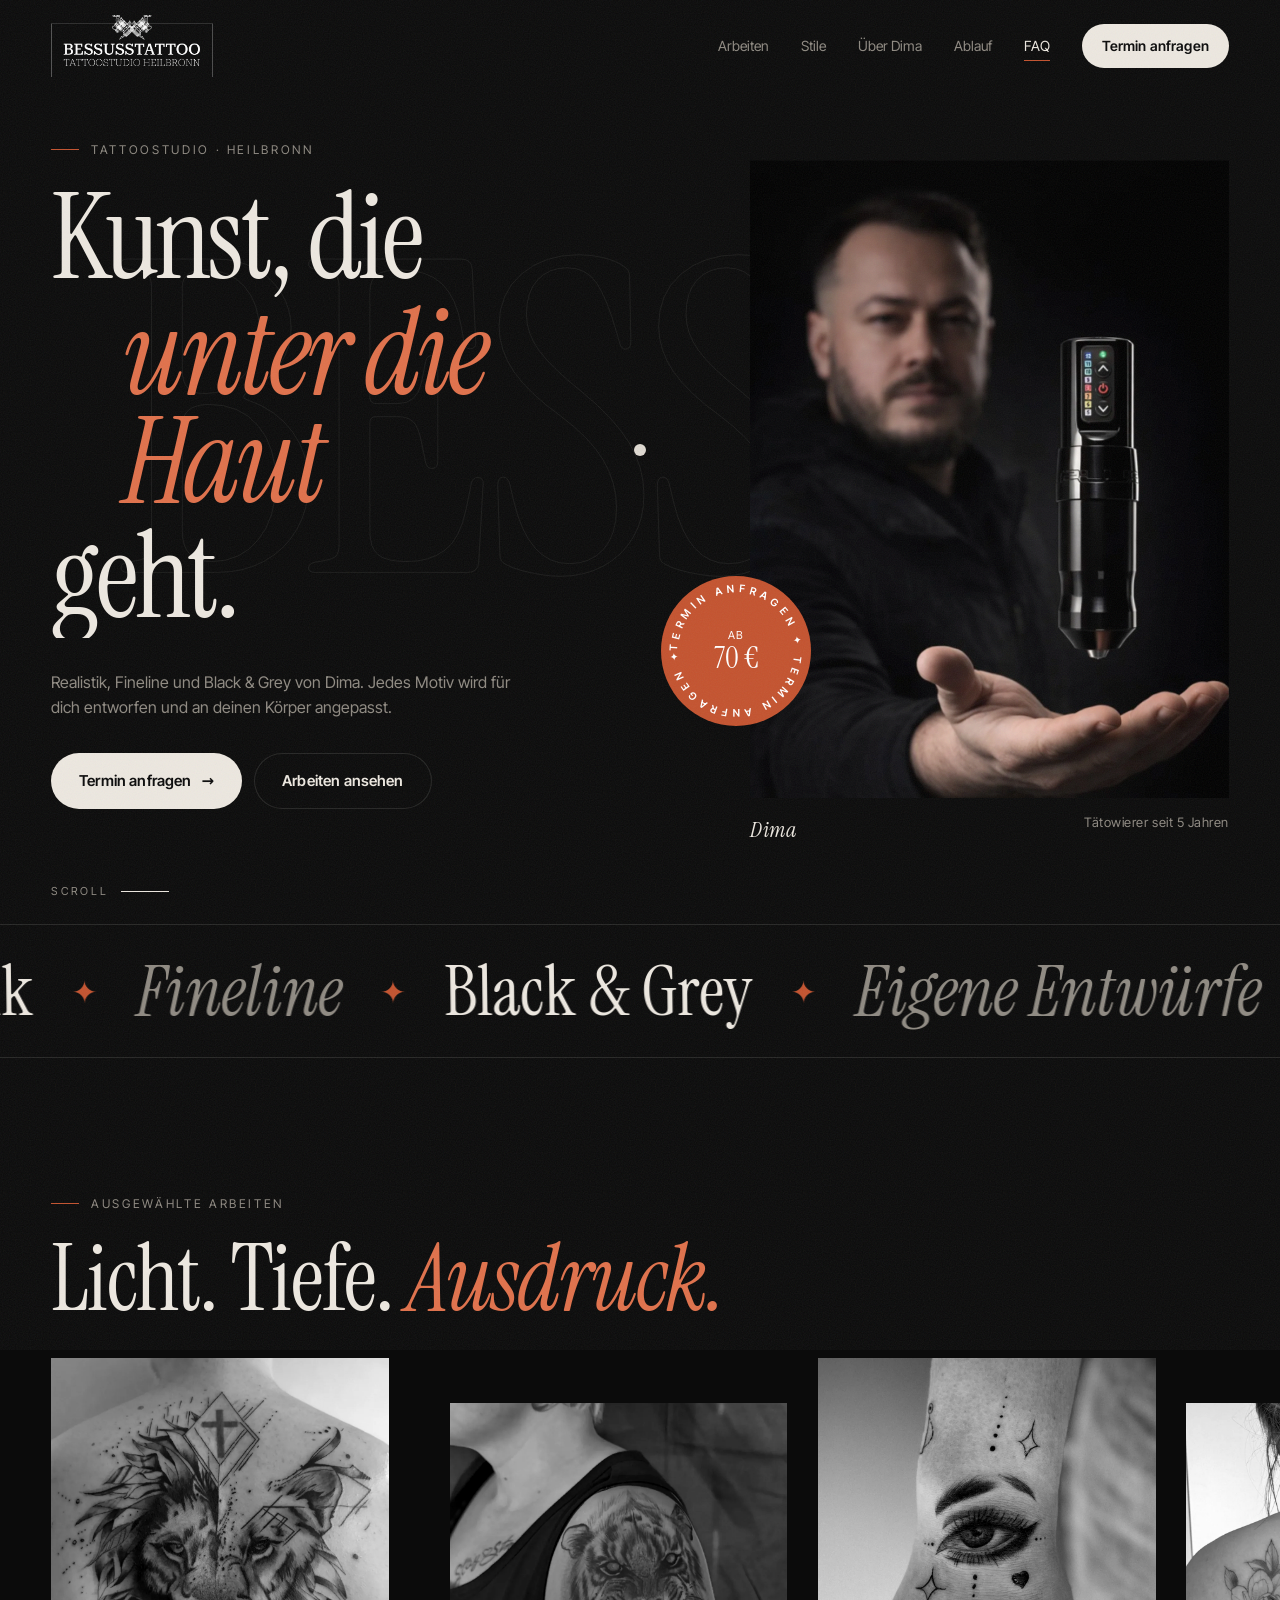
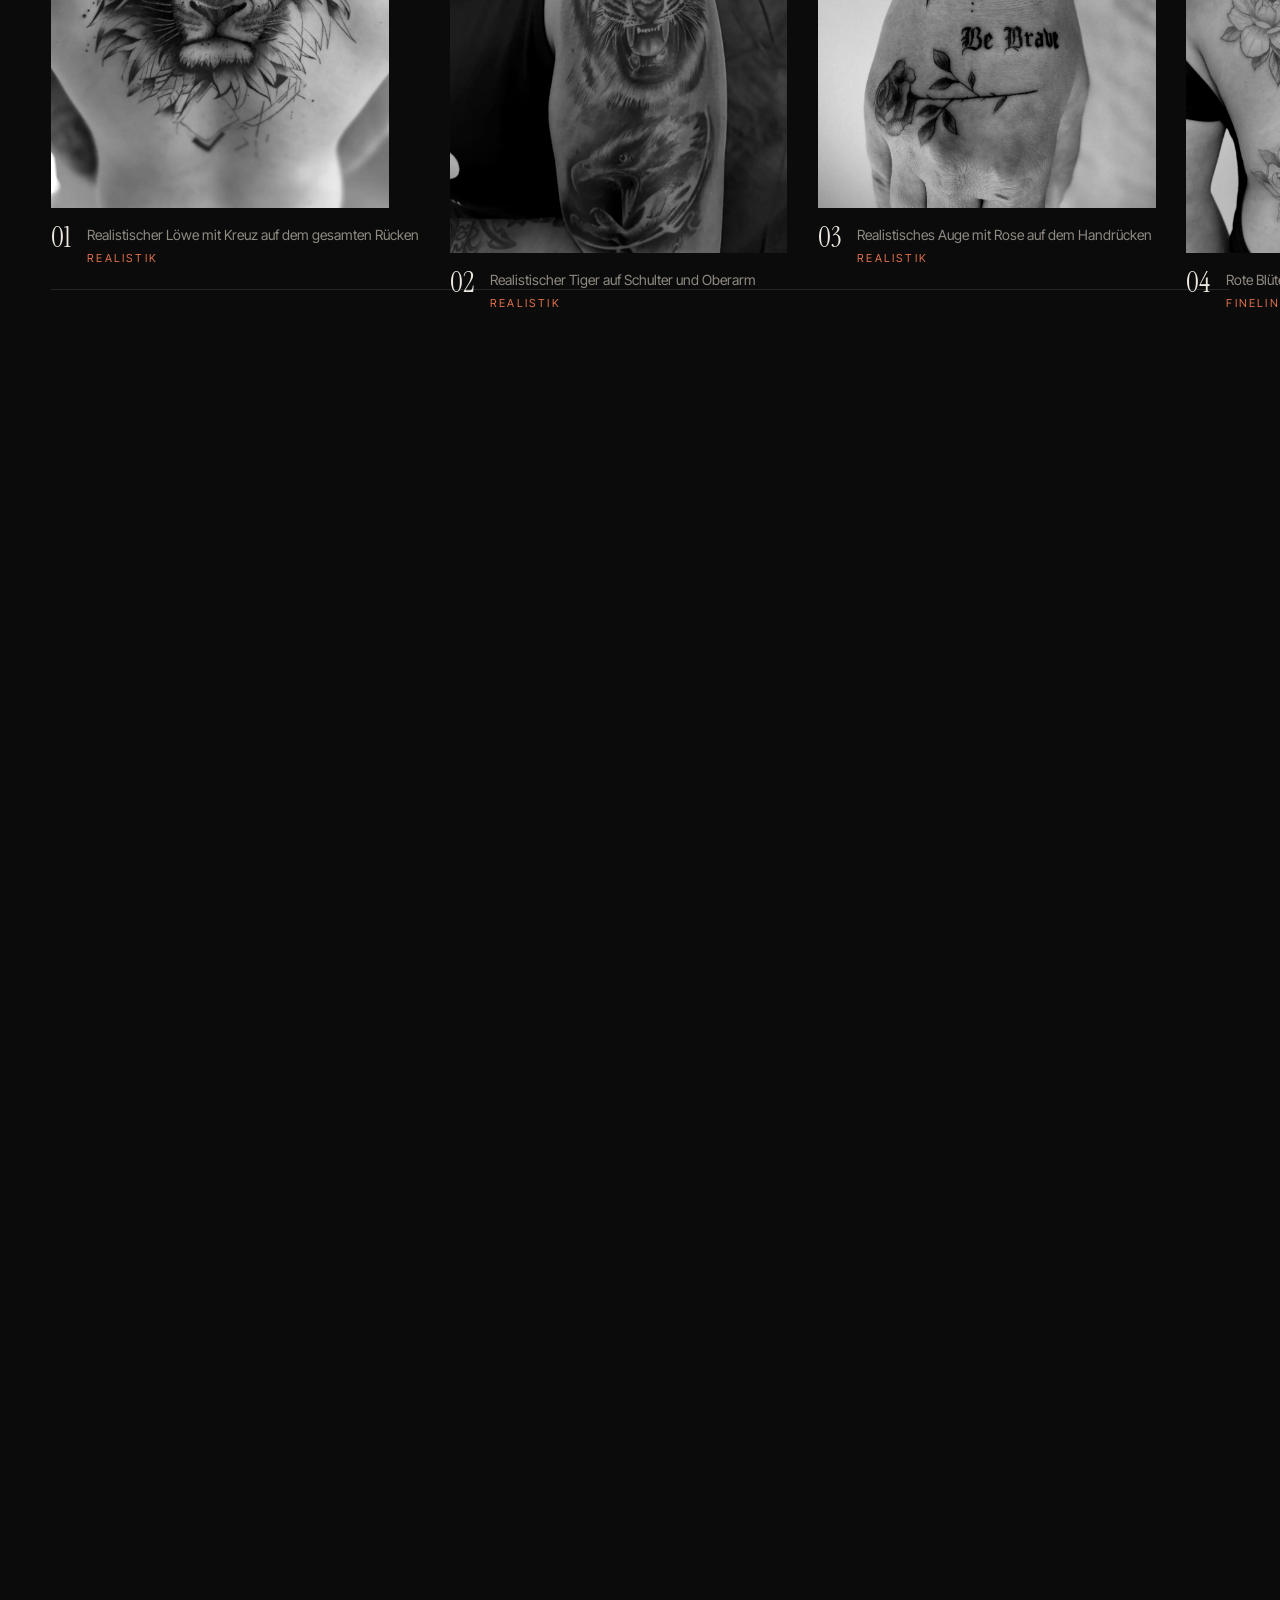
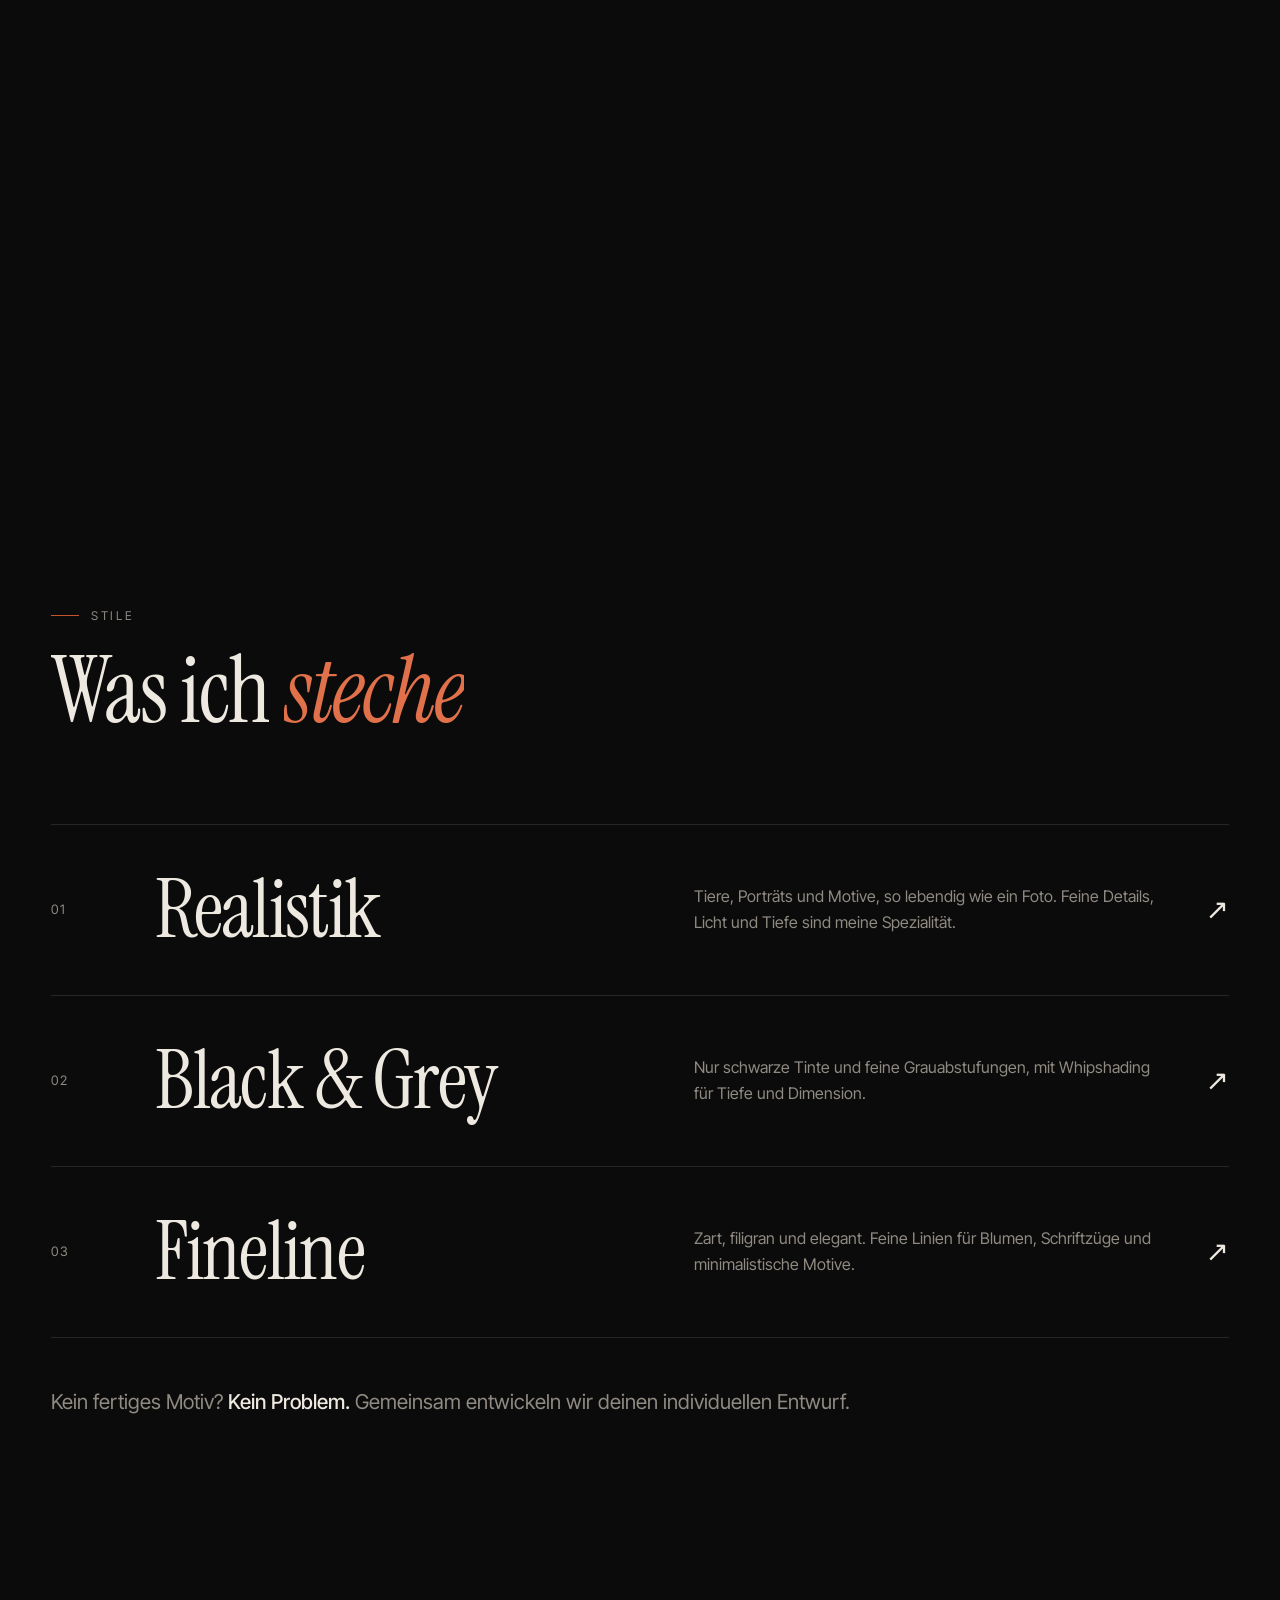
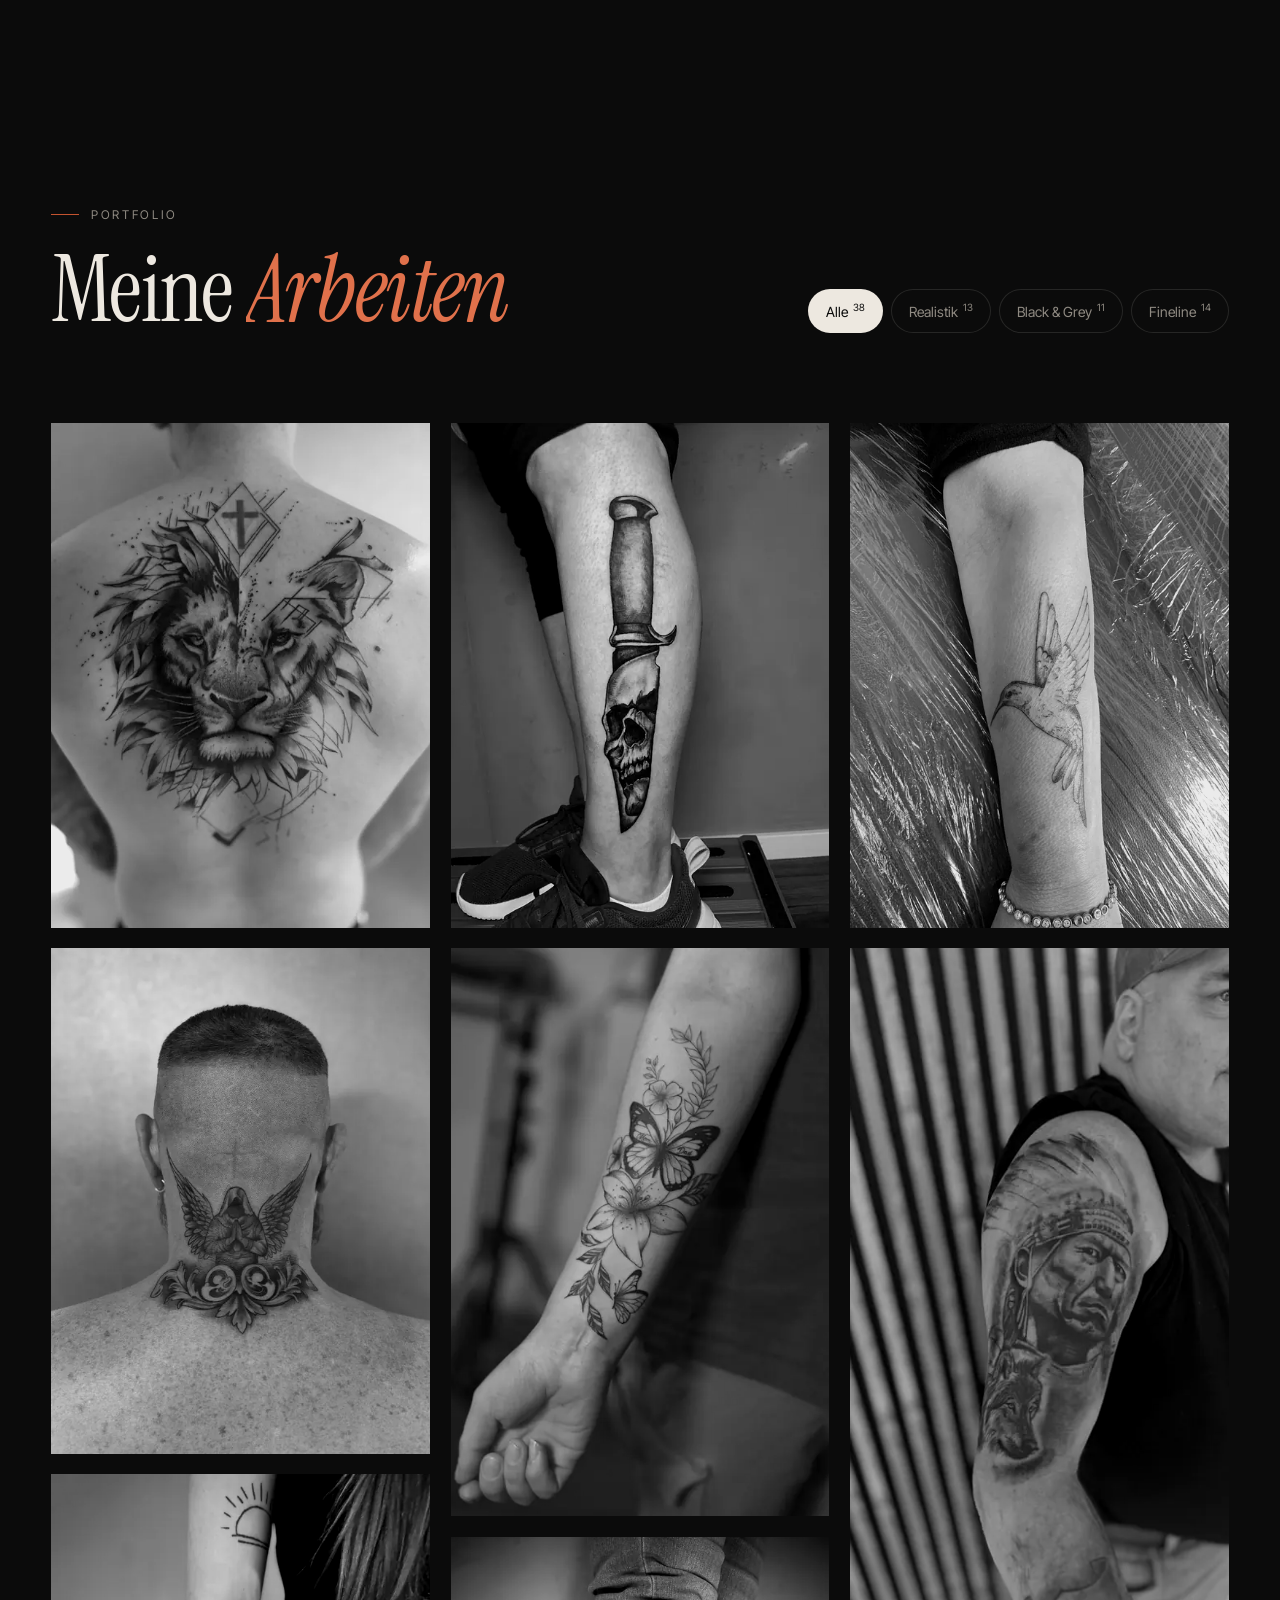
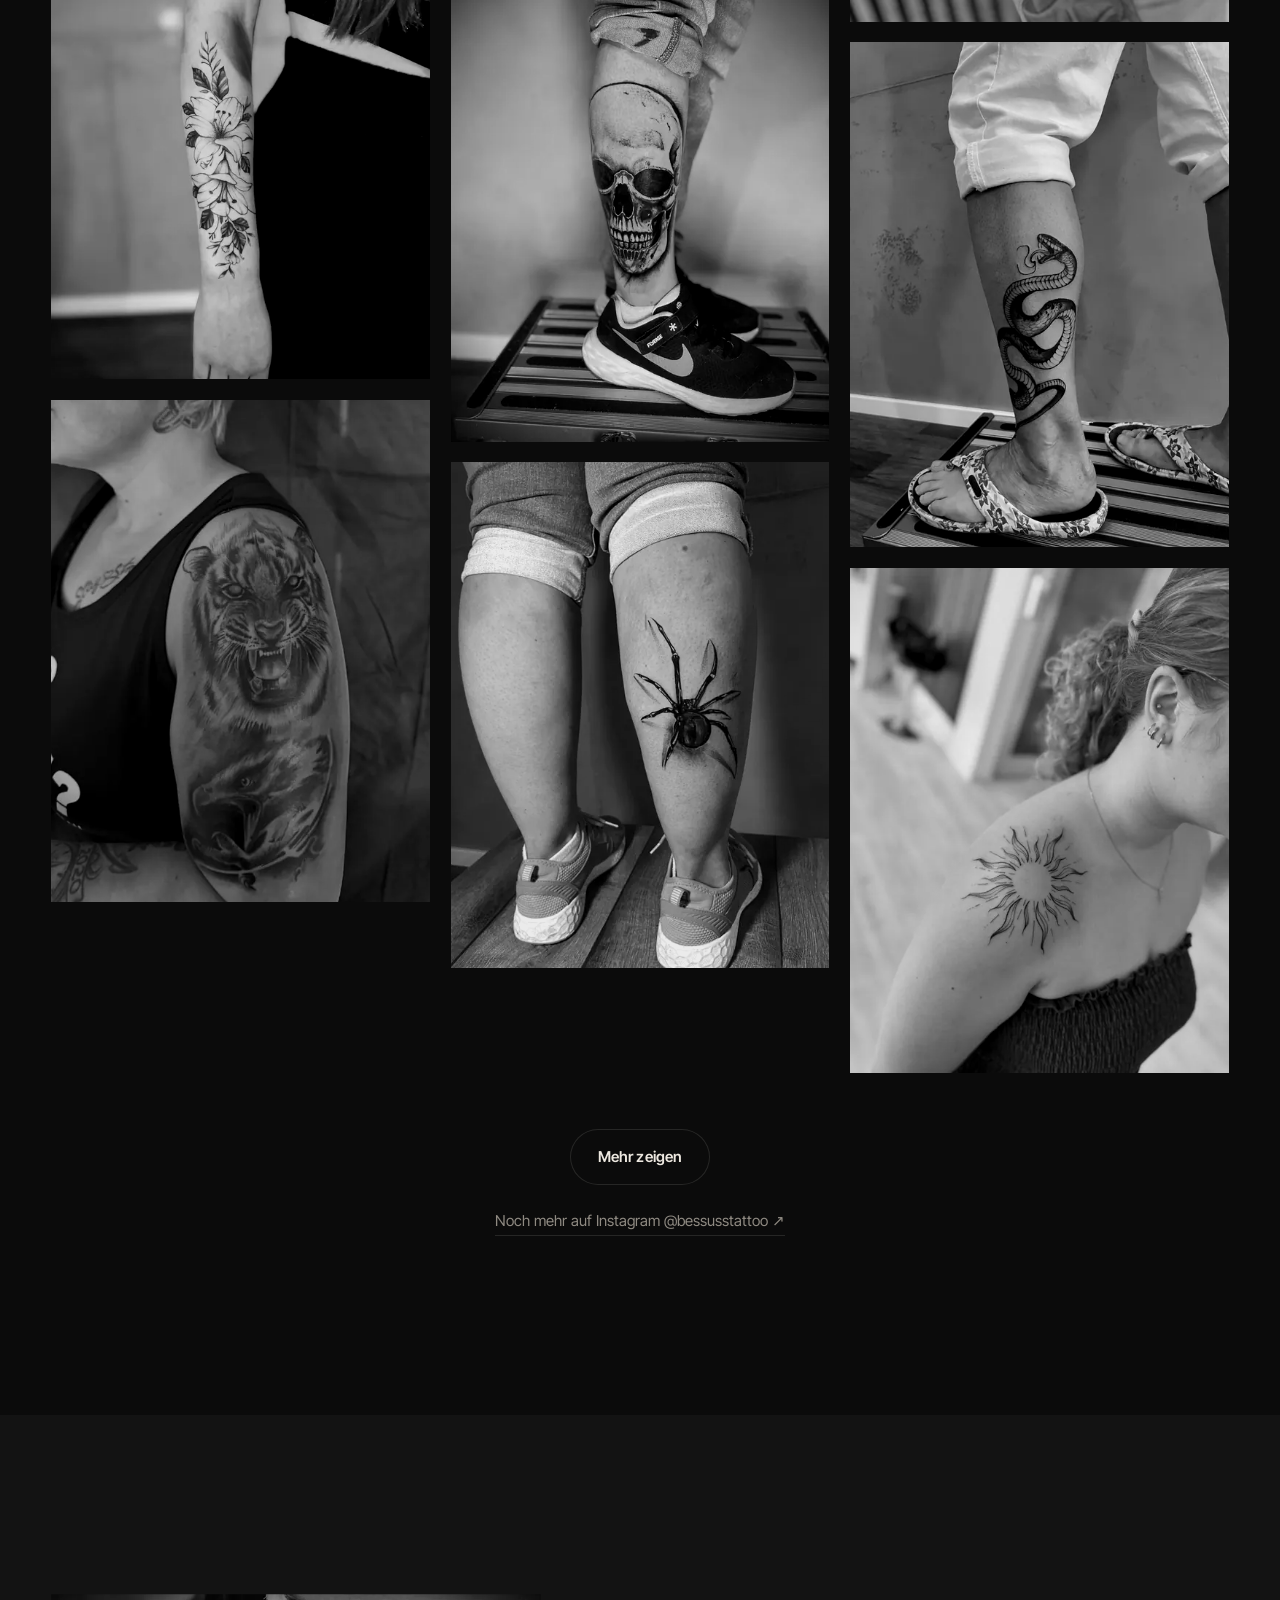
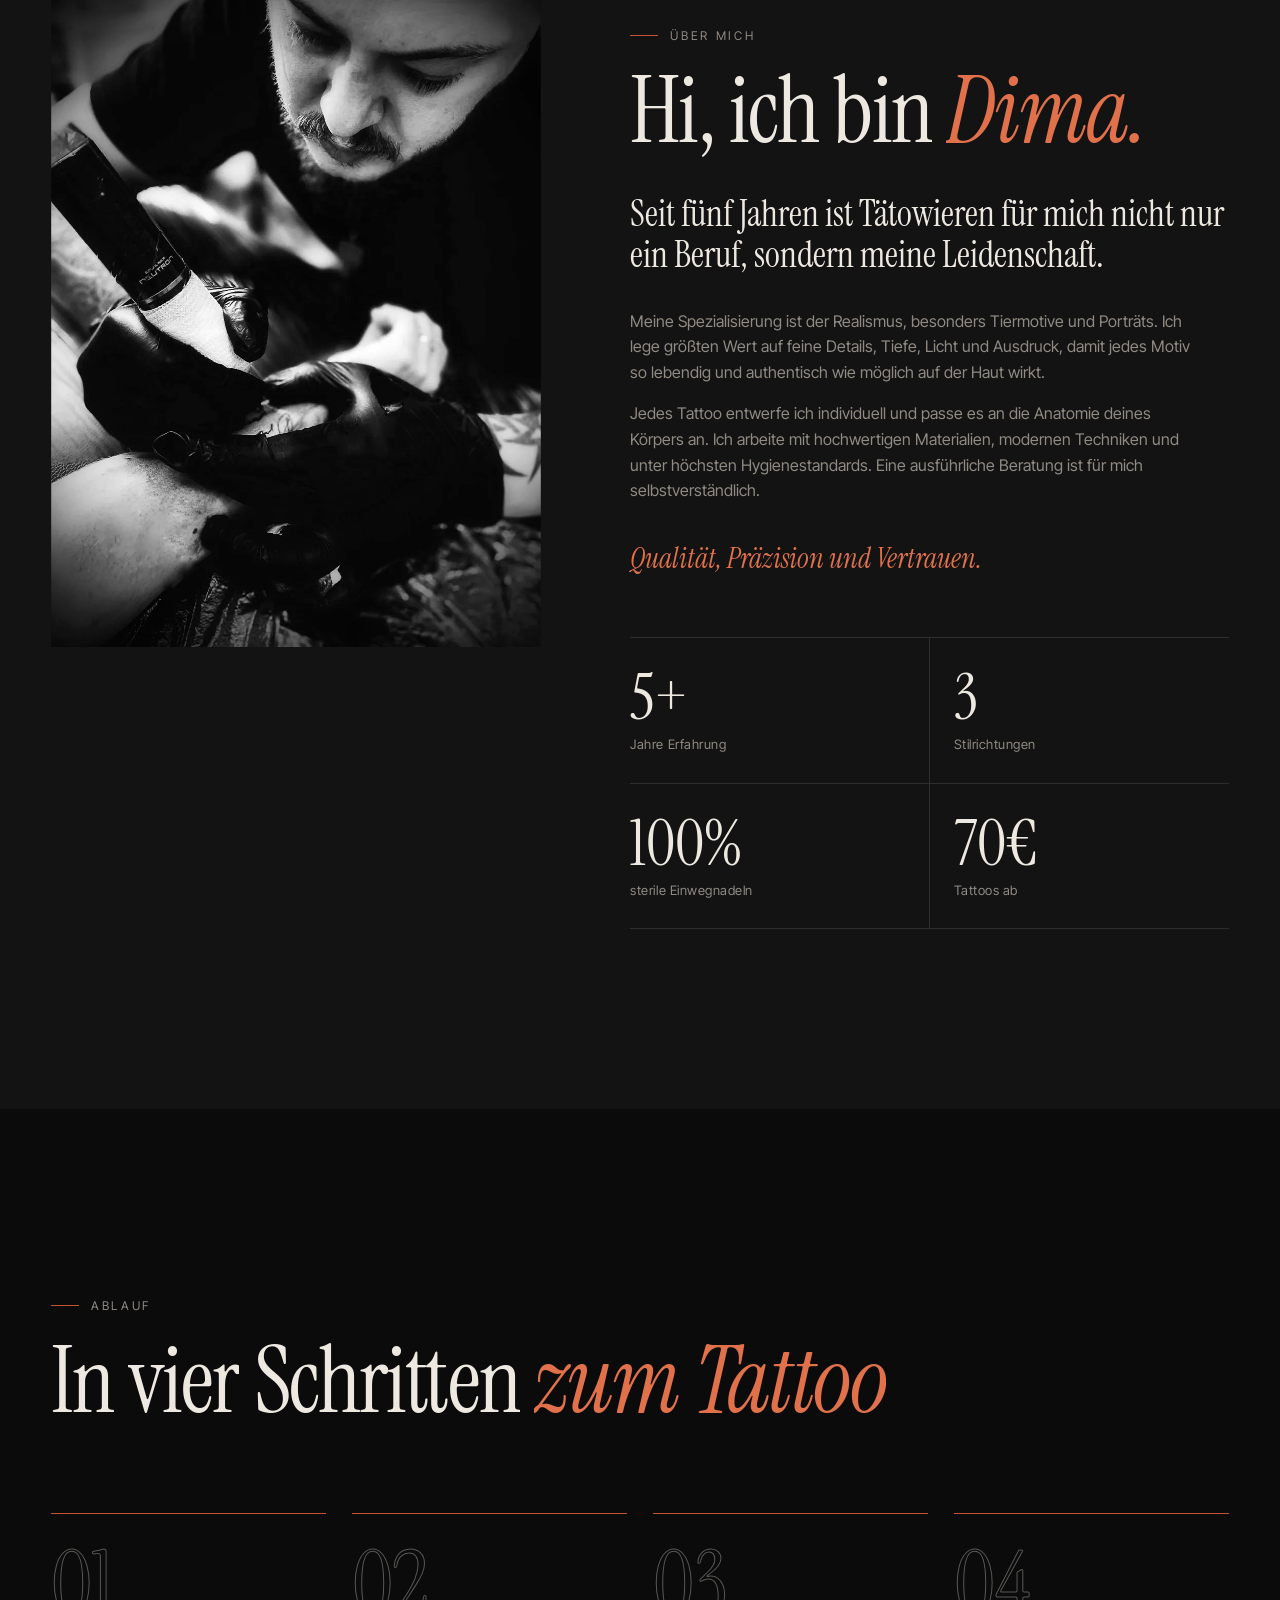
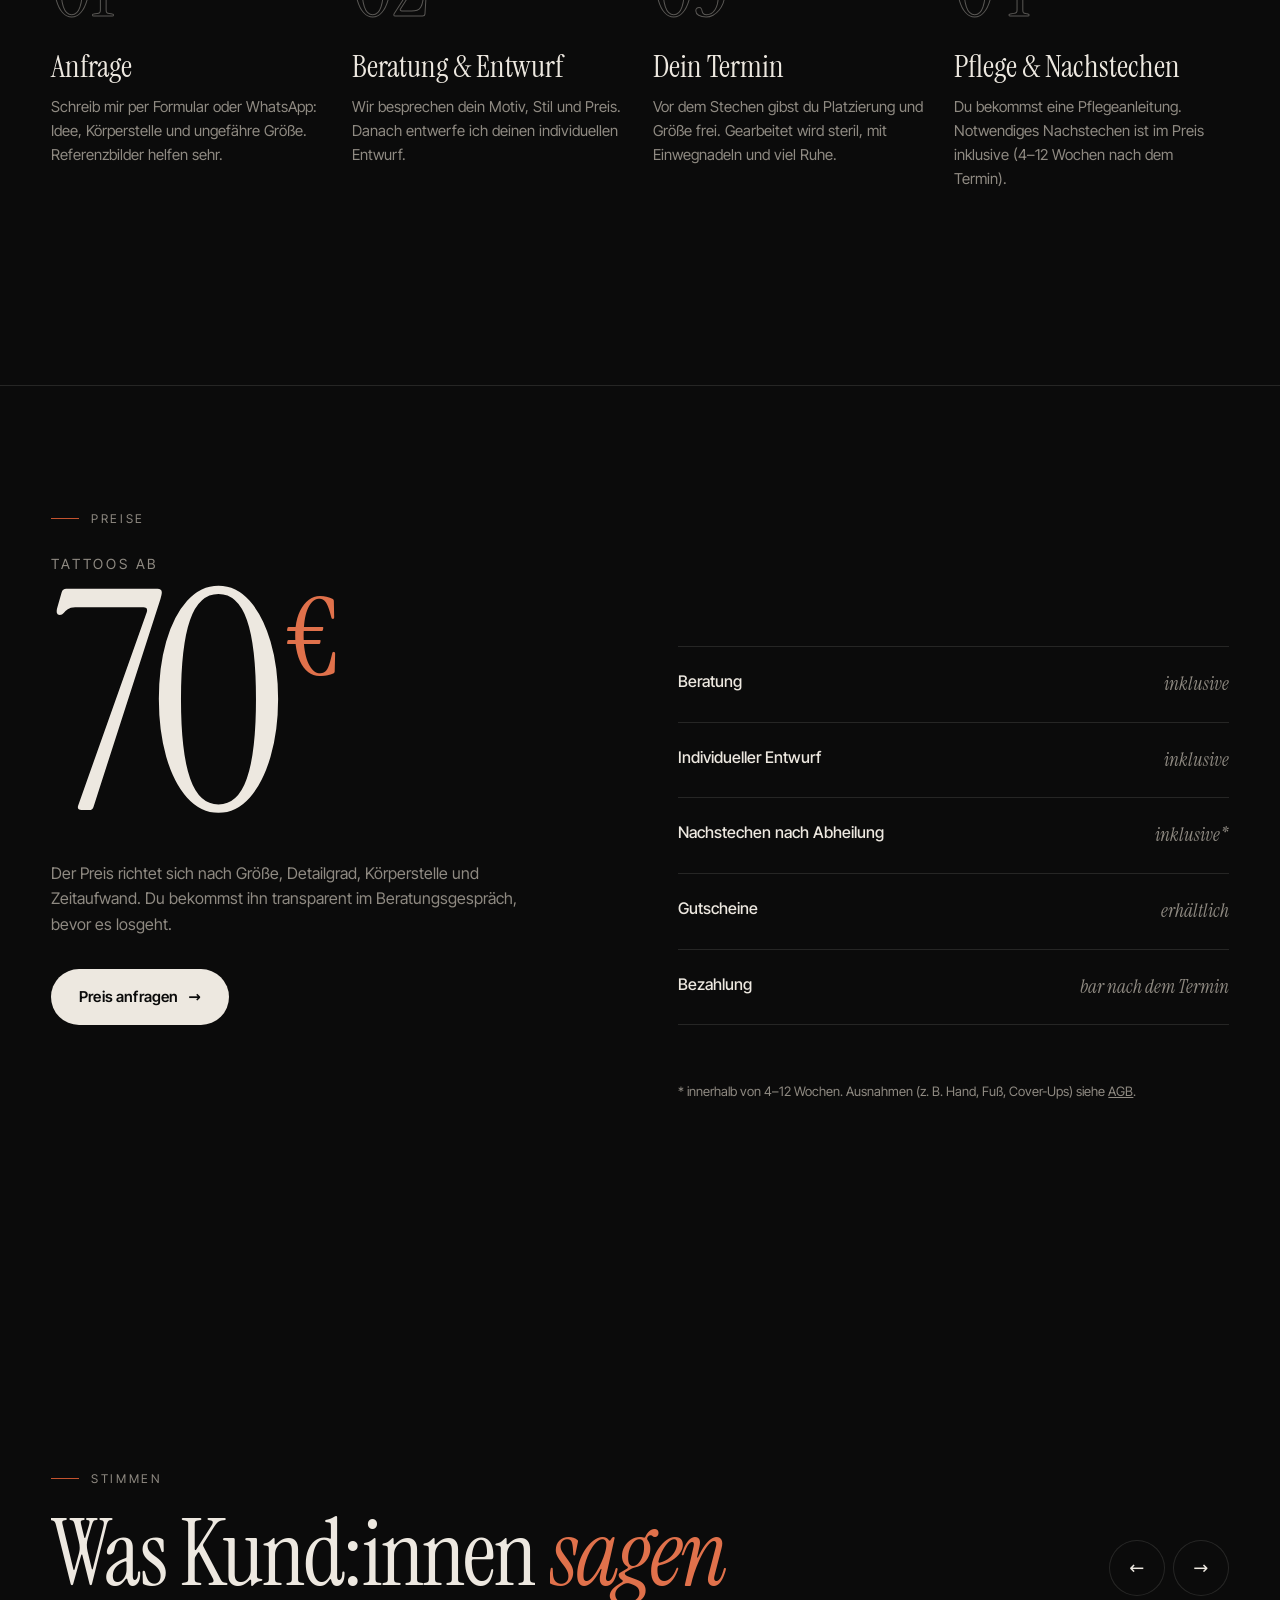
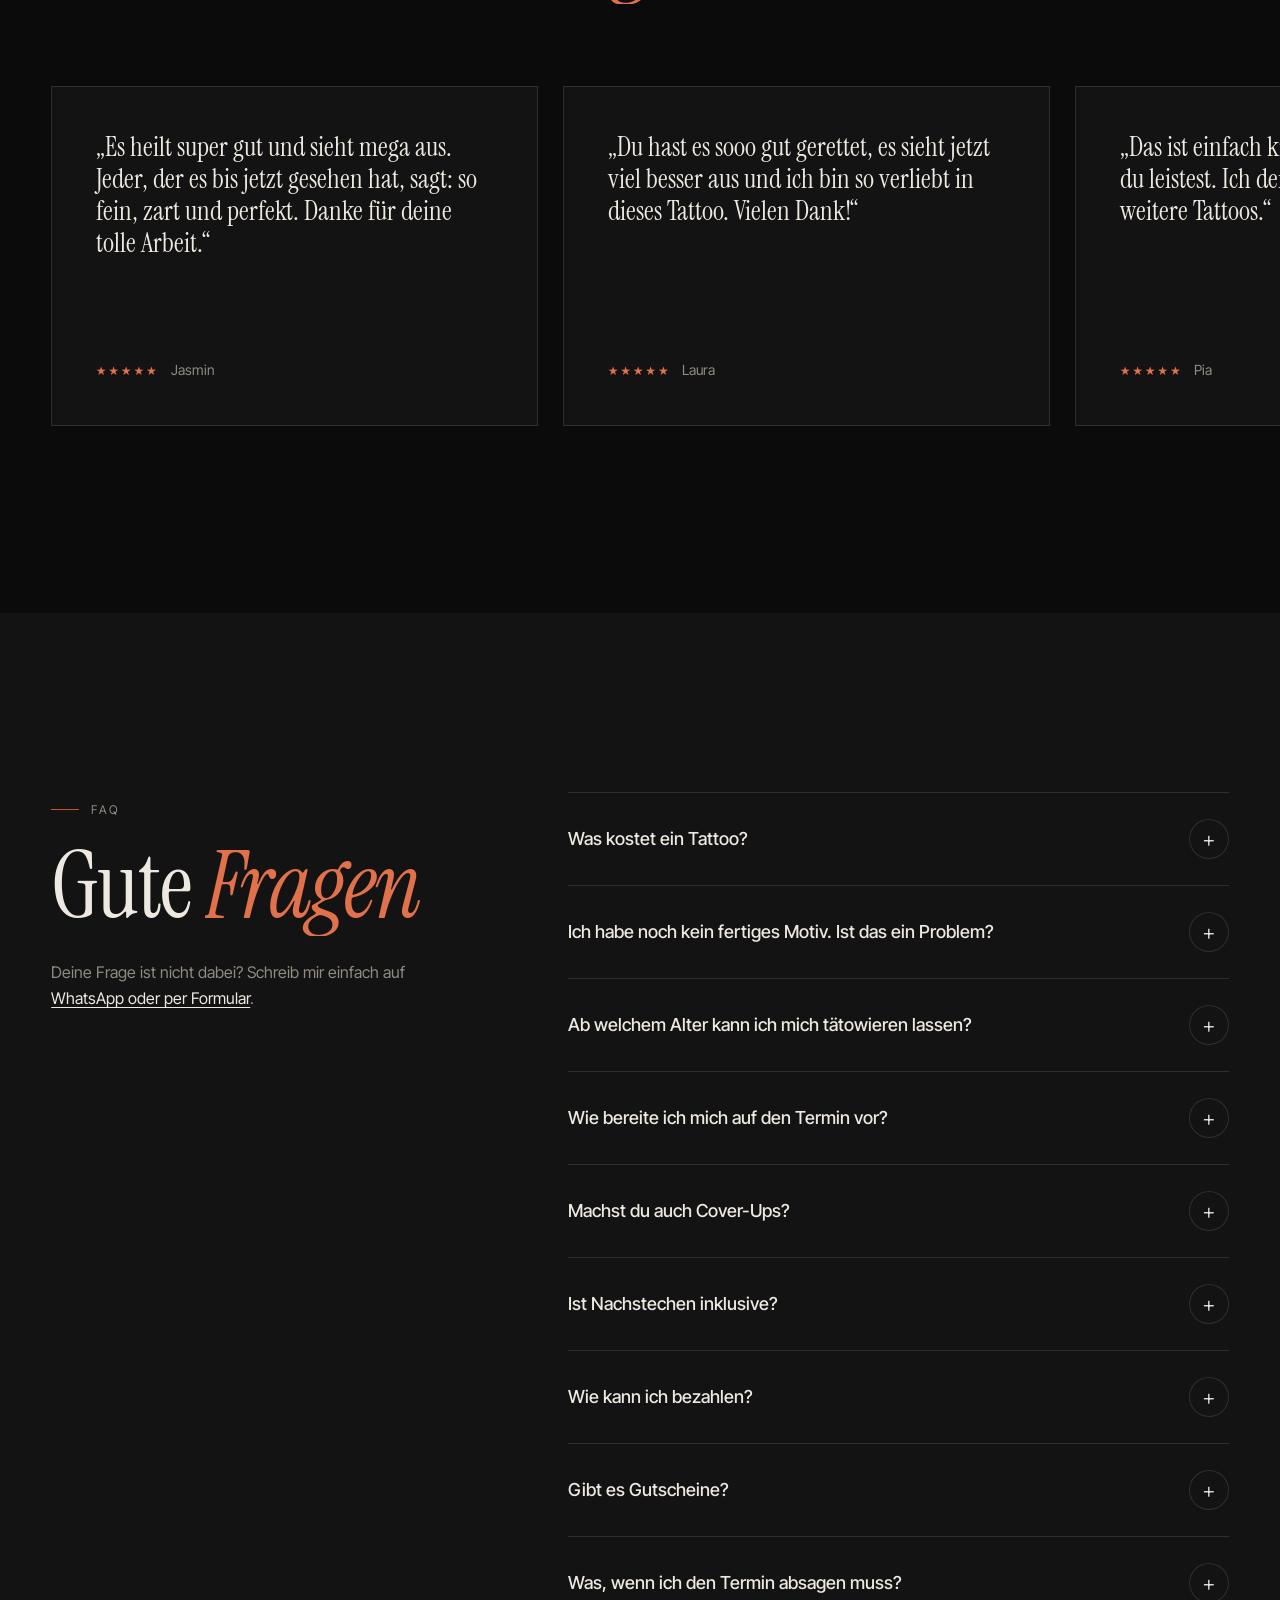
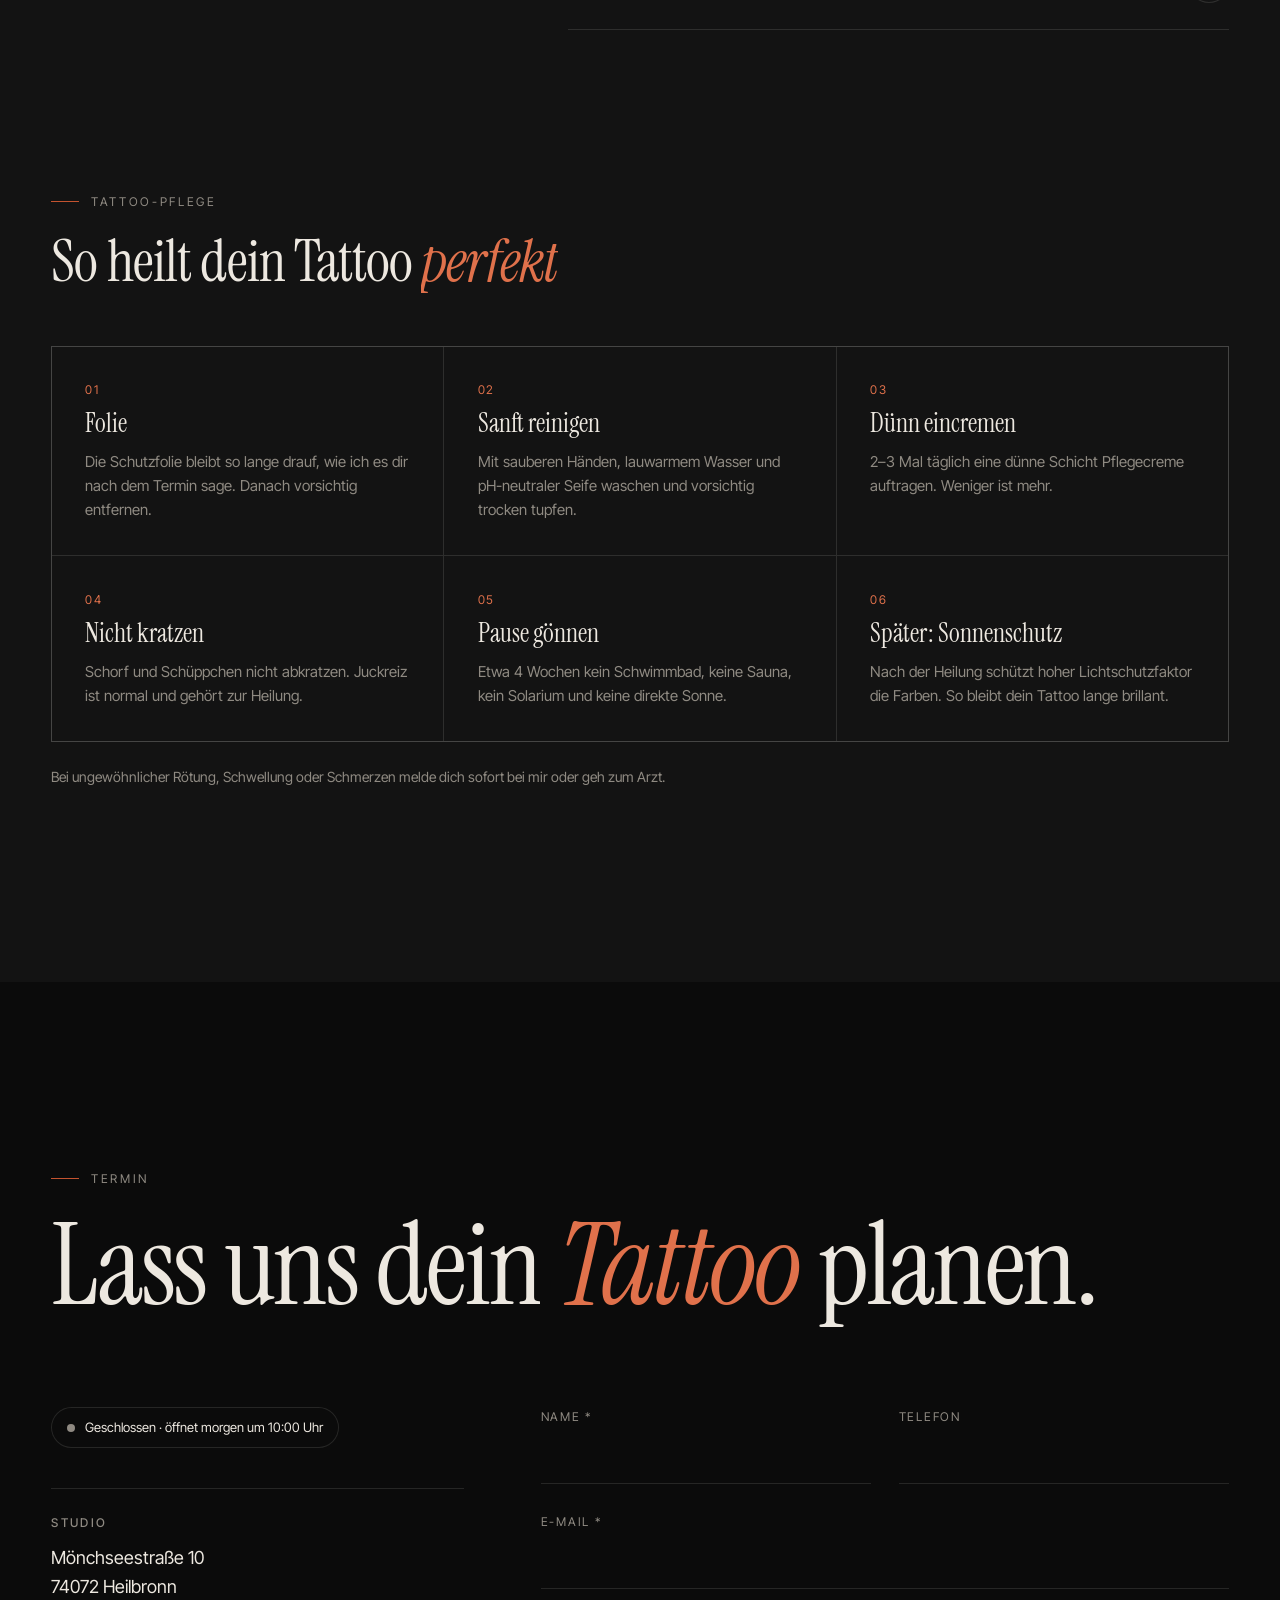
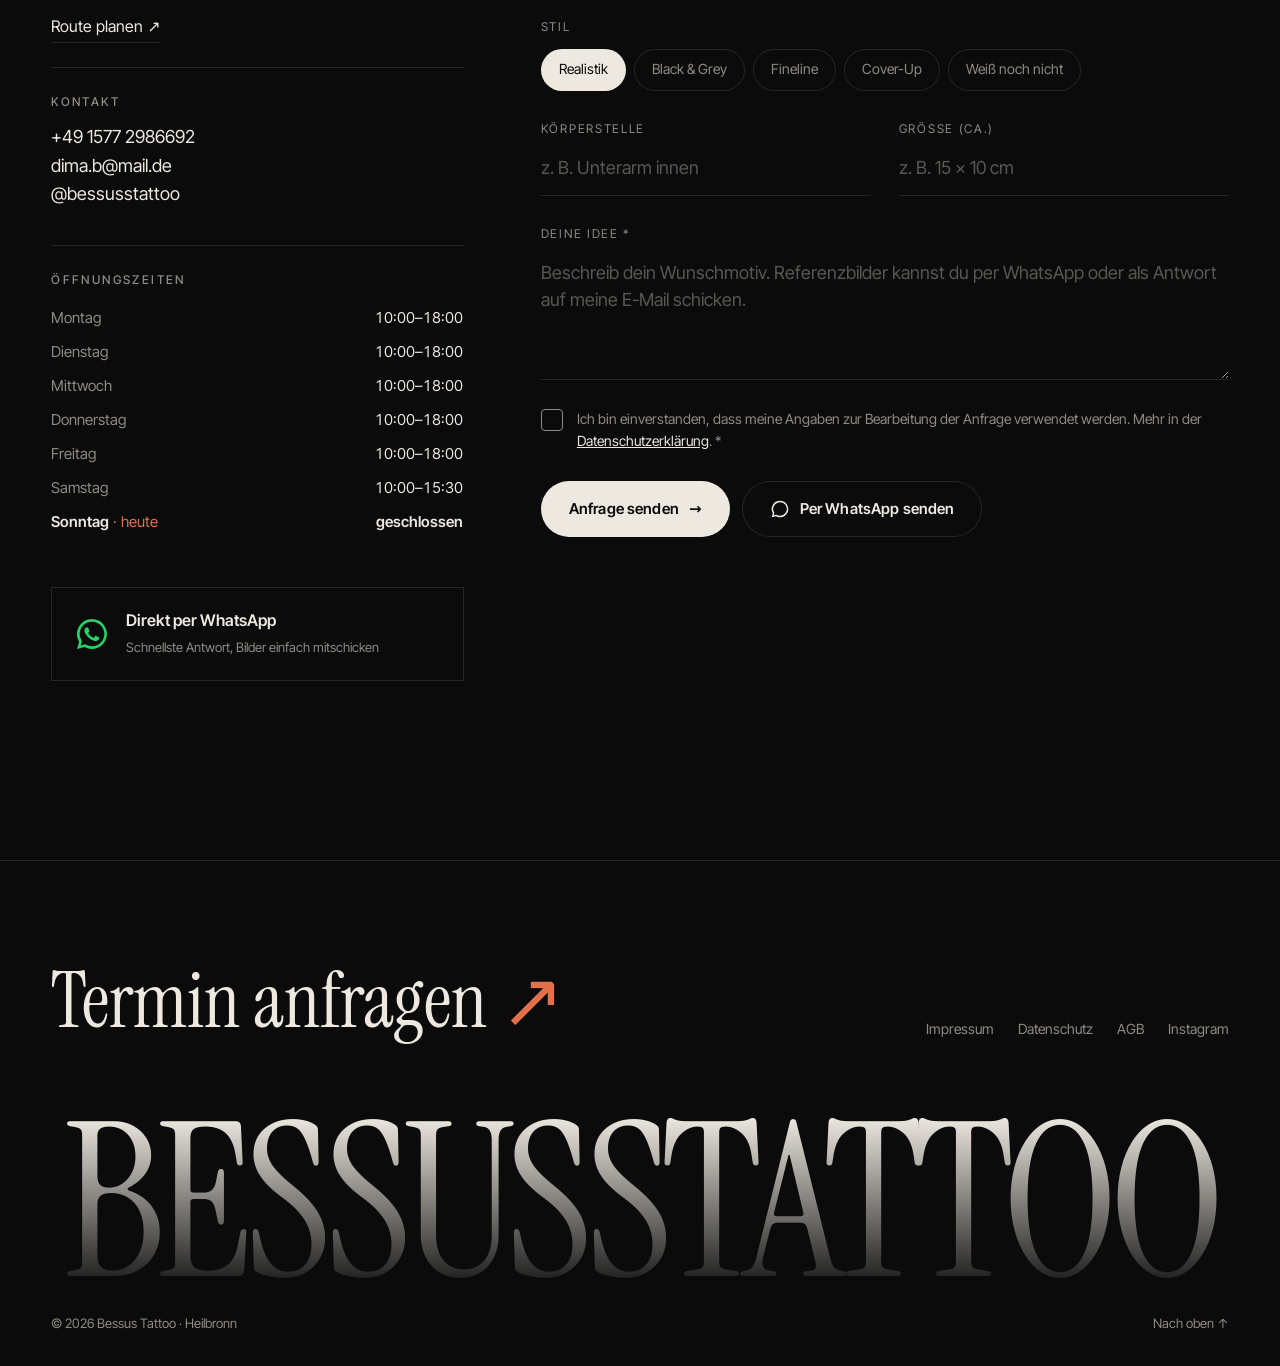
==== commit bd6700db: "Mobile Effekte, Lightbox für ausgewählte Arbeiten, größeres Logo - Ausgewählte Arbeiten öffnen per K" ====
--- a/index.html
+++ b/index.html
@@ -18,7 +18,7 @@
 <link rel="preload" href="assets/fonts/instrument-serif-400.woff2" as="font" type="font/woff2" crossorigin>
 <link rel="preload" href="assets/fonts/inter-tight-var.woff2" as="font" type="font/woff2" crossorigin>
 <link rel="preload" href="assets/img/brand/dima-portrait.webp" as="image">
-<link rel="stylesheet" href="assets/css/style.css?v=5">
+<link rel="stylesheet" href="assets/css/style.css?v=6">
 <script>document.documentElement.classList.add('js');try{if(sessionStorage.getItem('bessus-loaded'))document.documentElement.classList.add('no-loader')}catch(e){}</script>
 <script type="application/ld+json">
 {
@@ -142,31 +142,31 @@
     </div>
     <div class="featured__track">
       <figure class="feat">
-        <div class="feat__img"><img src="assets/img/work/loewe-ruecken.webp" alt="Realistischer Löwe mit Kreuz auf dem gesamten Rücken" width="1200" height="1600" loading="lazy" decoding="async"></div>
+        <button class="feat__img" data-full="assets/img/work/loewe-ruecken.webp" aria-label="Realistischer Löwe mit Kreuz auf dem gesamten Rücken – vergrößern"><img src="assets/img/work/loewe-ruecken.webp" alt="Realistischer Löwe mit Kreuz auf dem gesamten Rücken" width="1200" height="1600" loading="lazy" decoding="async"></button>
         <figcaption><span>01</span>Realistischer Löwe mit Kreuz auf dem gesamten Rücken<em>Realistik</em></figcaption>
       </figure>
       <figure class="feat">
-        <div class="feat__img"><img src="assets/img/work/tiger-schulter.webp" alt="Realistischer Tiger auf Schulter und Oberarm" width="1206" height="1600" loading="lazy" decoding="async"></div>
+        <button class="feat__img" data-full="assets/img/work/tiger-schulter.webp" aria-label="Realistischer Tiger auf Schulter und Oberarm – vergrößern"><img src="assets/img/work/tiger-schulter.webp" alt="Realistischer Tiger auf Schulter und Oberarm" width="1206" height="1600" loading="lazy" decoding="async"></button>
         <figcaption><span>02</span>Realistischer Tiger auf Schulter und Oberarm<em>Realistik</em></figcaption>
       </figure>
       <figure class="feat">
-        <div class="feat__img"><img src="assets/img/work/auge-hand.webp" alt="Realistisches Auge mit Rose auf dem Handrücken" width="1200" height="1600" loading="lazy" decoding="async"></div>
+        <button class="feat__img" data-full="assets/img/work/auge-hand.webp" aria-label="Realistisches Auge mit Rose auf dem Handrücken – vergrößern"><img src="assets/img/work/auge-hand.webp" alt="Realistisches Auge mit Rose auf dem Handrücken" width="1200" height="1600" loading="lazy" decoding="async"></button>
         <figcaption><span>03</span>Realistisches Auge mit Rose auf dem Handrücken<em>Realistik</em></figcaption>
       </figure>
       <figure class="feat">
-        <div class="feat__img"><img src="assets/img/work/blueten-ruecken.webp" alt="Rote Blüten und Schrift auf dem Rücken" width="1200" height="1600" loading="lazy" decoding="async"></div>
+        <button class="feat__img" data-full="assets/img/work/blueten-ruecken.webp" aria-label="Rote Blüten und Schrift auf dem Rücken – vergrößern"><img src="assets/img/work/blueten-ruecken.webp" alt="Rote Blüten und Schrift auf dem Rücken" width="1200" height="1600" loading="lazy" decoding="async"></button>
         <figcaption><span>04</span>Rote Blüten und Schrift auf dem Rücken<em>Fineline</em></figcaption>
       </figure>
       <figure class="feat">
-        <div class="feat__img"><img src="assets/img/work/adler-ruecken.webp" alt="Adler mit ausgebreiteten Flügeln auf dem Rücken" width="1200" height="1600" loading="lazy" decoding="async"></div>
+        <button class="feat__img" data-full="assets/img/work/adler-ruecken.webp" aria-label="Adler mit ausgebreiteten Flügeln auf dem Rücken – vergrößern"><img src="assets/img/work/adler-ruecken.webp" alt="Adler mit ausgebreiteten Flügeln auf dem Rücken" width="1200" height="1600" loading="lazy" decoding="async"></button>
         <figcaption><span>05</span>Adler mit ausgebreiteten Flügeln auf dem Rücken<em>Realistik</em></figcaption>
       </figure>
       <figure class="feat">
-        <div class="feat__img"><img src="assets/img/work/spinne-wade.webp" alt="Realistische Spinne auf der Wade" width="1200" height="1600" loading="lazy" decoding="async"></div>
+        <button class="feat__img" data-full="assets/img/work/spinne-wade.webp" aria-label="Realistische Spinne auf der Wade – vergrößern"><img src="assets/img/work/spinne-wade.webp" alt="Realistische Spinne auf der Wade" width="1200" height="1600" loading="lazy" decoding="async"></button>
         <figcaption><span>06</span>Realistische Spinne auf der Wade<em>Black & Grey</em></figcaption>
       </figure>
       <figure class="feat">
-        <div class="feat__img"><img src="assets/img/work/totenkopf-wade.webp" alt="Realistischer Totenkopf auf der Wade" width="1200" height="1600" loading="lazy" decoding="async"></div>
+        <button class="feat__img" data-full="assets/img/work/totenkopf-wade.webp" aria-label="Realistischer Totenkopf auf der Wade – vergrößern"><img src="assets/img/work/totenkopf-wade.webp" alt="Realistischer Totenkopf auf der Wade" width="1200" height="1600" loading="lazy" decoding="async"></button>
         <figcaption><span>07</span>Realistischer Totenkopf auf der Wade<em>Realistik</em></figcaption>
       </figure>
       <a class="featured__end" href="#arbeiten">
@@ -703,6 +703,6 @@
   <button class="lightbox__nav lightbox__next" aria-label="Nächstes Bild">→</button>
 </dialog>
 
-<script src="assets/js/main.js?v=5" defer></script>
+<script src="assets/js/main.js?v=6" defer></script>
 </body>
 </html>
--- a/assets/css/style.css
+++ b/assets/css/style.css
@@ -24,7 +24,7 @@
   --max: 1440px;
   --ease: cubic-bezier(.22, 1, .36, 1);
   --ease-in-out: cubic-bezier(.76, 0, .24, 1);
-  --header-h: 76px;
+  --header-h: 92px;
 }
 
 *, *::before, *::after { box-sizing: border-box; }
@@ -155,7 +155,10 @@
 }
 .header.is-scrolled { background: rgba(11, 11, 11, .72); backdrop-filter: blur(14px); -webkit-backdrop-filter: blur(14px); border-bottom: 1px solid var(--line); }
 .header.is-hidden { transform: translateY(-100%); }
-.header__logo img { height: 40px; width: auto; }
+.header { transition: transform .5s var(--ease), background .4s, backdrop-filter .4s, height .5s var(--ease); }
+.header.is-scrolled { height: 72px; }
+.header__logo img { height: 62px; width: auto; transition: height .5s var(--ease); }
+.header.is-scrolled .header__logo img { height: 46px; }
 .nav { display: flex; gap: 32px; margin-left: auto; font-size: 14px; }
 .nav a { position: relative; color: var(--muted); transition: color .3s; }
 .nav a::after { content: ""; position: absolute; left: 0; right: 0; bottom: -4px; height: 1px; background: var(--accent); transform: scaleX(0); transform-origin: right; transition: transform .4s var(--ease); }
@@ -254,9 +257,9 @@
 .featured__track { display: flex; gap: clamp(16px, 2.4vw, 40px); padding: 0 var(--gutter); will-change: transform; }
 .feat { flex: 0 0 auto; margin: 0; width: clamp(260px, 30vw, 460px); }
 .feat:nth-child(even) { margin-top: clamp(40px, 8vh, 120px); }
-.feat__img { overflow: hidden; aspect-ratio: 3 / 4; background: var(--bg-2); }
+.feat__img { display: block; width: 100%; padding: 0; overflow: hidden; aspect-ratio: 3 / 4; background: var(--bg-2); cursor: pointer; }
 .feat__img img { width: 100%; height: 100%; object-fit: cover; filter: grayscale(1) contrast(1.05); transform: scale(1.12); transition: filter .8s var(--ease), transform 1.2s var(--ease); }
-.feat:hover .feat__img img { filter: grayscale(0); transform: scale(1.04); }
+.feat:hover .feat__img img, .feat__img.is-lit img, .feat__img:focus-visible img { filter: grayscale(0); transform: scale(1.04); }
 .feat figcaption { display: grid; grid-template-columns: auto 1fr; gap: 4px 16px; padding-top: 16px; font-size: 14px; color: var(--muted); }
 .feat figcaption span { font-family: var(--serif); font-size: 28px; line-height: 1; color: var(--fg); grid-row: span 2; }
 .feat figcaption em { font-style: normal; font-size: 11px; letter-spacing: .2em; text-transform: uppercase; color: var(--accent-2); }
@@ -273,7 +276,7 @@
 .featured__progress i { position: absolute; inset: 0; background: var(--fg); transform-origin: left; transform: scaleX(0); }
 
 /* JS-enhanced pinned version (desktop) */
-.featured.is-pinned .featured__sticky { position: sticky; top: 0; height: 100vh; display: flex; flex-direction: column; justify-content: center; padding: var(--header-h) 0 32px; }
+.featured.is-pinned .featured__sticky { position: sticky; top: 0; height: 100vh; height: 100svh; display: flex; flex-direction: column; justify-content: center; padding: var(--header-h) 0 32px; }
 .featured.is-pinned .featured__head { margin-bottom: 4vh; width: 100%; }
 .featured.is-pinned .feat { width: auto; height: 50vh; }
 .featured.is-pinned .feat__img { height: 100%; width: auto; aspect-ratio: 3 / 4; }
@@ -323,7 +326,7 @@
 .tile.is-collapsed { display: none; }
 .tile__btn { display: block; width: 100%; overflow: hidden; background: var(--bg-2); cursor: pointer; }
 .tile img { width: 100%; filter: grayscale(1) contrast(1.05) brightness(.92); transform: scale(1.01); transition: filter .7s var(--ease), transform 1s var(--ease); }
-.tile__btn:hover img, .tile__btn:focus-visible img { filter: grayscale(0) contrast(1) brightness(1); transform: scale(1.05); }
+.tile__btn:hover img, .tile__btn:focus-visible img, .tile__btn.is-lit img { filter: grayscale(0) contrast(1) brightness(1); transform: scale(1.05); }
 .tile figcaption {
   position: absolute; left: 12px; bottom: 12px; pointer-events: none;
   font-size: 11px; letter-spacing: .18em; text-transform: uppercase; padding: 6px 10px; border-radius: 999px;
@@ -535,7 +538,10 @@
   .hero__scroll { display: flex; }
 }
 @media (max-width: 1024px) {
-  :root { --header-h: 68px; }
+  :root { --header-h: 72px; }
+  .header__logo img { height: 50px; }
+  .header.is-scrolled { height: 64px; }
+  .header.is-scrolled .header__logo img { height: 40px; }
   .nav, .header__cta { display: none; }
   .burger { display: block; }
   .hero { grid-template-columns: 1fr; align-items: start; padding-top: calc(var(--header-h) + 24px); }
@@ -551,6 +557,9 @@
   .stile__desc { grid-column: 2 / 4; grid-row: 2; font-size: 15px; }
   .stile__arrow { grid-column: 3; grid-row: 1; }
   .stile__float { display: none; }
+  .featured.is-pinned .feat { height: 46svh; }
+  .featured.is-pinned .feat figcaption { font-size: 12px; }
+  .featured.is-pinned .feat figcaption span { font-size: 22px; }
   .about__grid, .faq__grid, .booking__grid, .prices__grid { grid-template-columns: 1fr; }
   .about__media, .faq__grid > div:first-child { position: relative; top: 0; }
   .about__media { max-width: 560px; }
@@ -608,3 +617,20 @@
   .legal-page .nav { display: none; }
   .legal-page .header__back { display: inline-flex; margin-left: auto; }
 }
+
+/* ---------- Touch: stile thumbnails ---------- */
+.stile__thumb { display: none; }
+@media (hover: none), (pointer: coarse) {
+  .stile__item a { grid-template-columns: 40px minmax(0, 1fr) 84px; }
+  .stile__arrow { display: none; }
+  .stile__desc { grid-column: 2 / 3; }
+  .stile__thumb {
+    display: block; grid-column: 3; grid-row: 1 / 3; align-self: center;
+    width: 84px; aspect-ratio: 3 / 4; overflow: hidden; transform: rotate(-4deg) scale(.85);
+    clip-path: inset(100% 0 0 0); transition: clip-path .9s var(--ease-in-out), transform .9s var(--ease);
+  }
+  .stile__thumb img { width: 100%; height: 100%; object-fit: cover; }
+  .stile__item.is-lit .stile__thumb { clip-path: inset(0 0 0 0); transform: rotate(-4deg) scale(1); }
+  .stile__item.is-lit .stile__name { font-style: italic; color: var(--accent-2); }
+  .stile__name { transition: color .5s, font-style .5s; }
+}
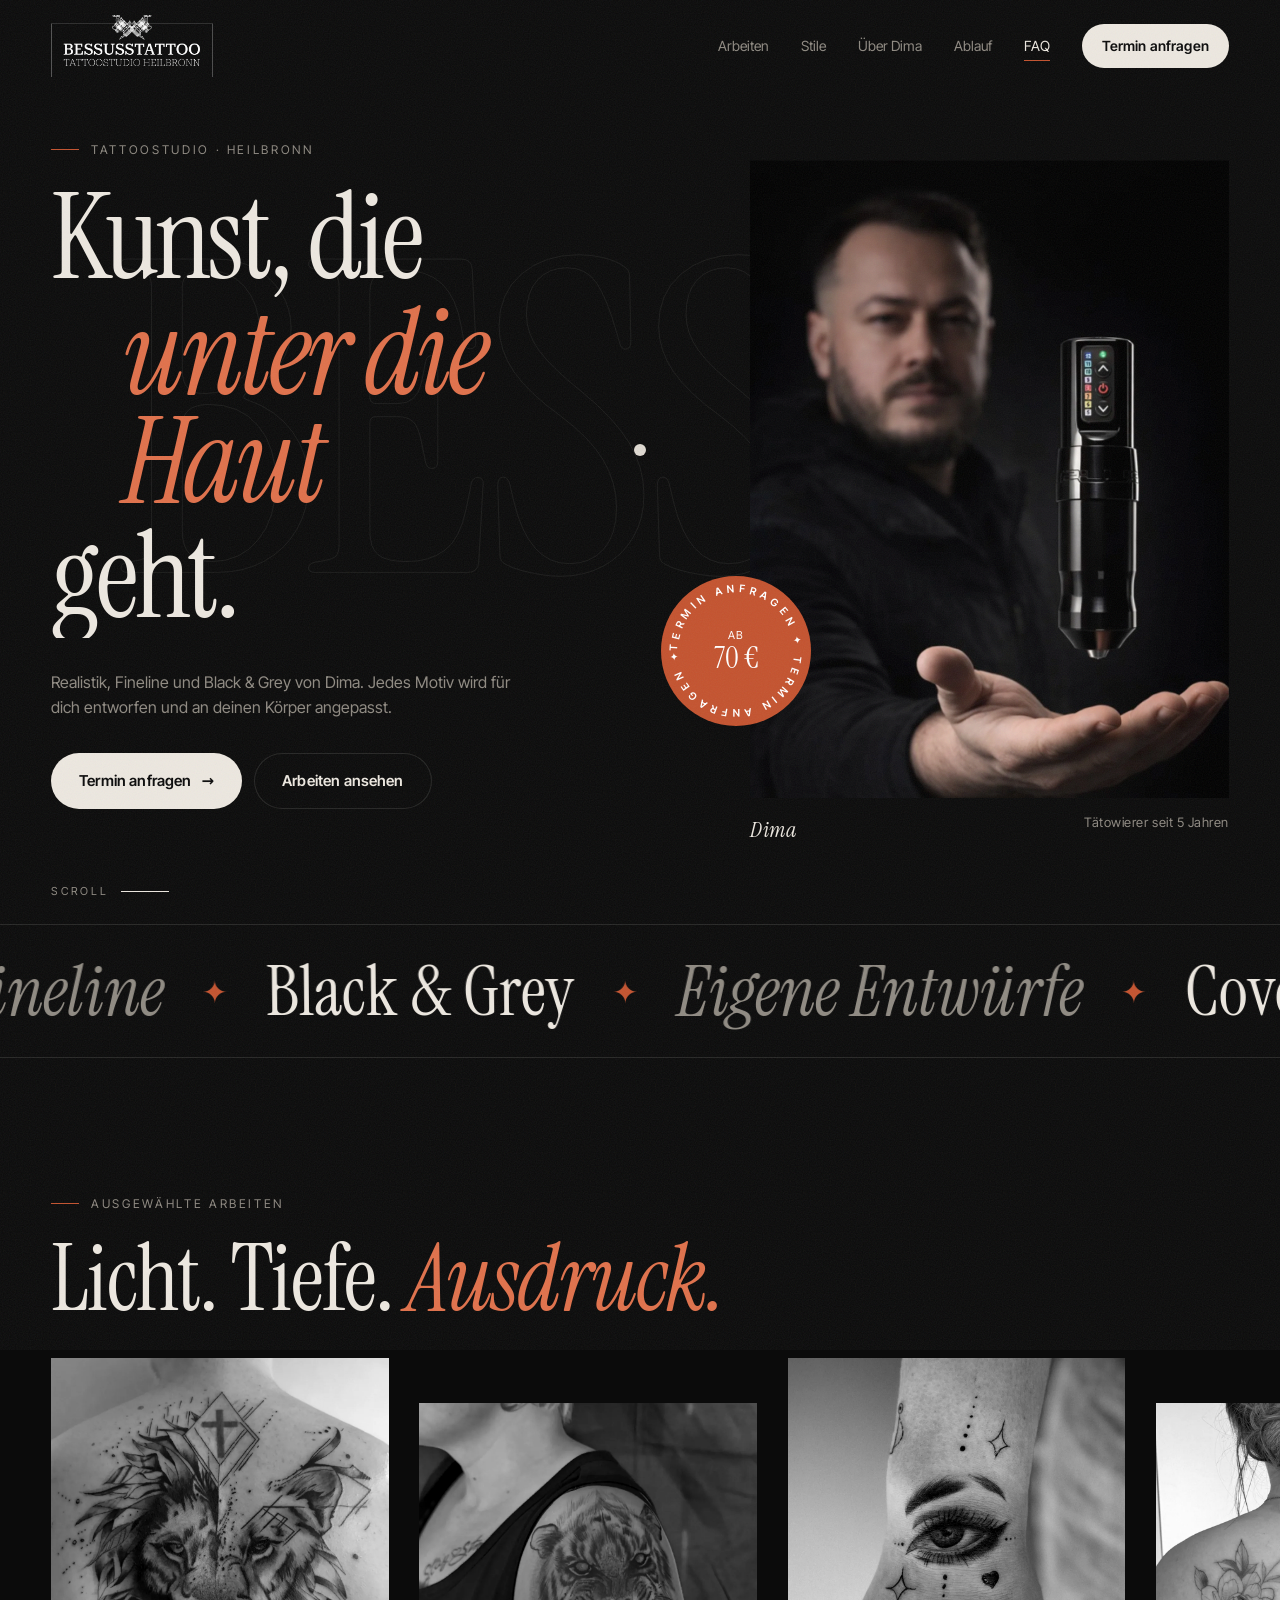
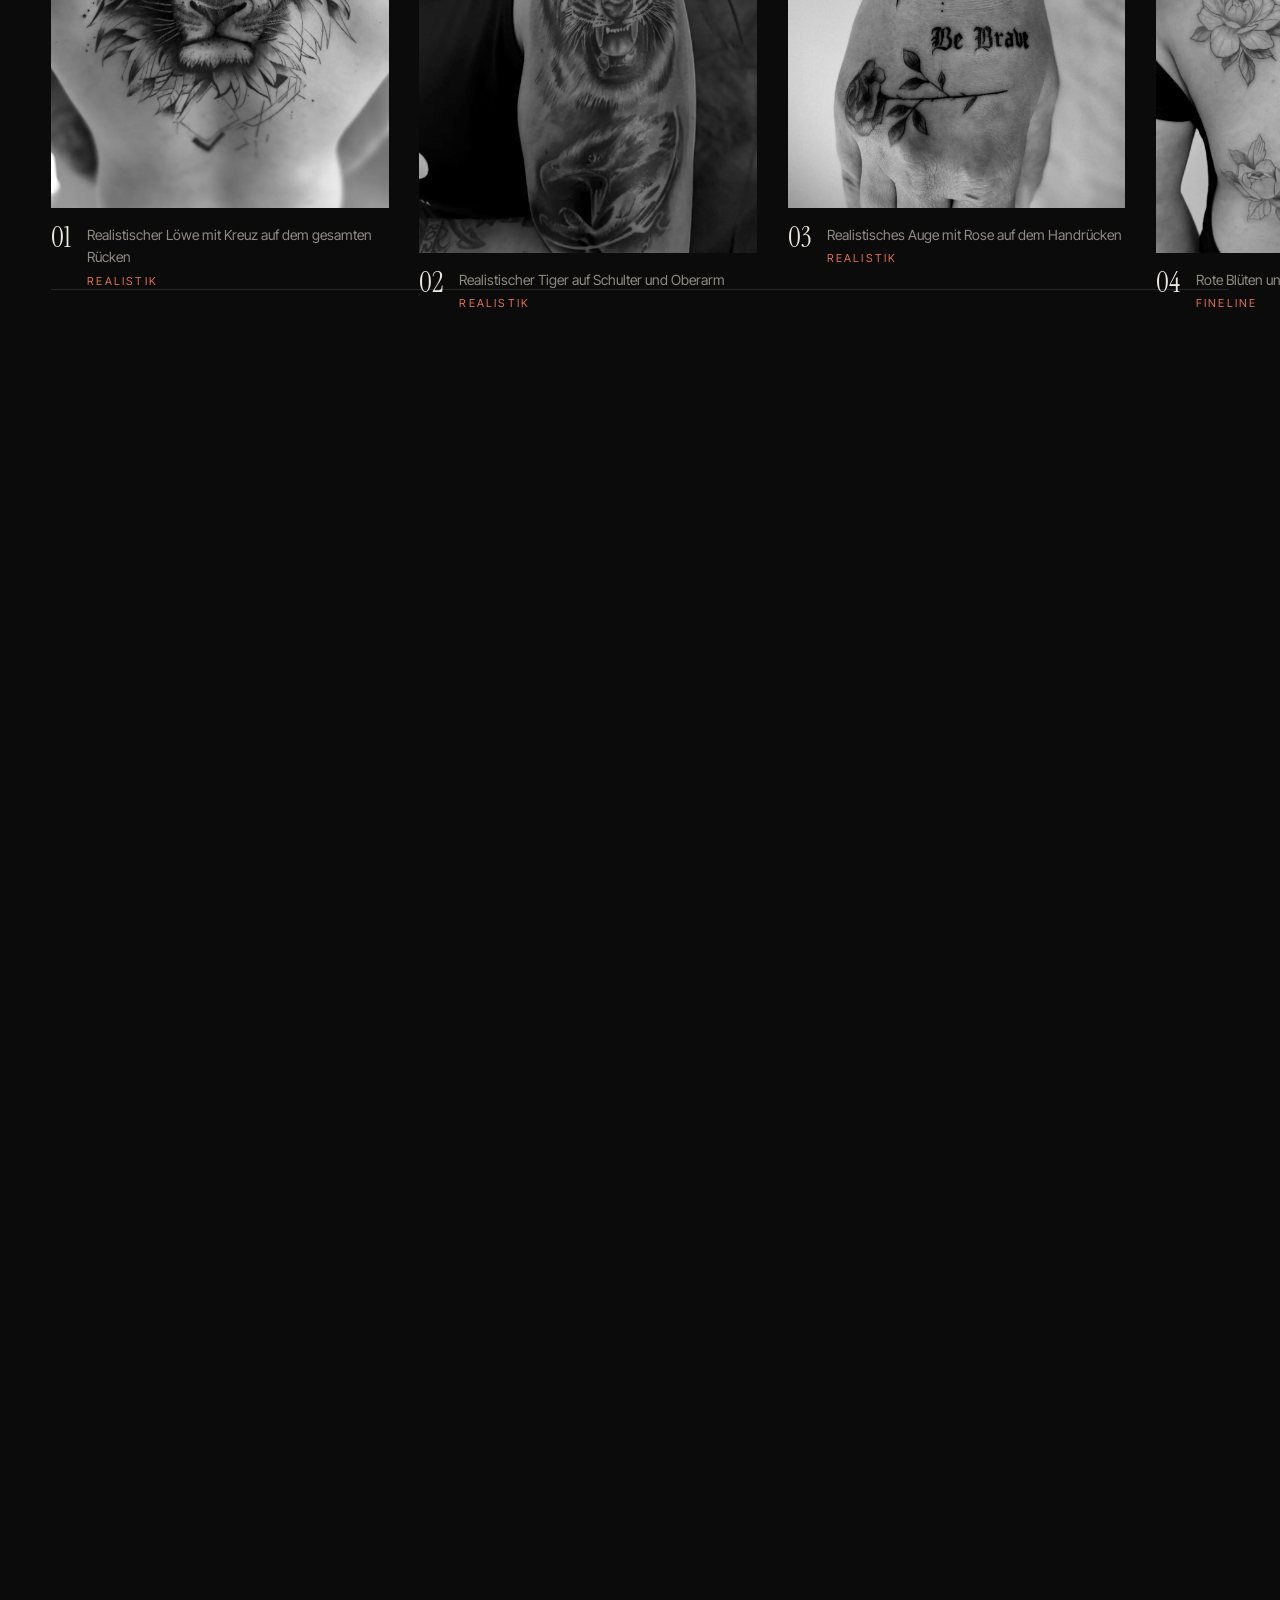
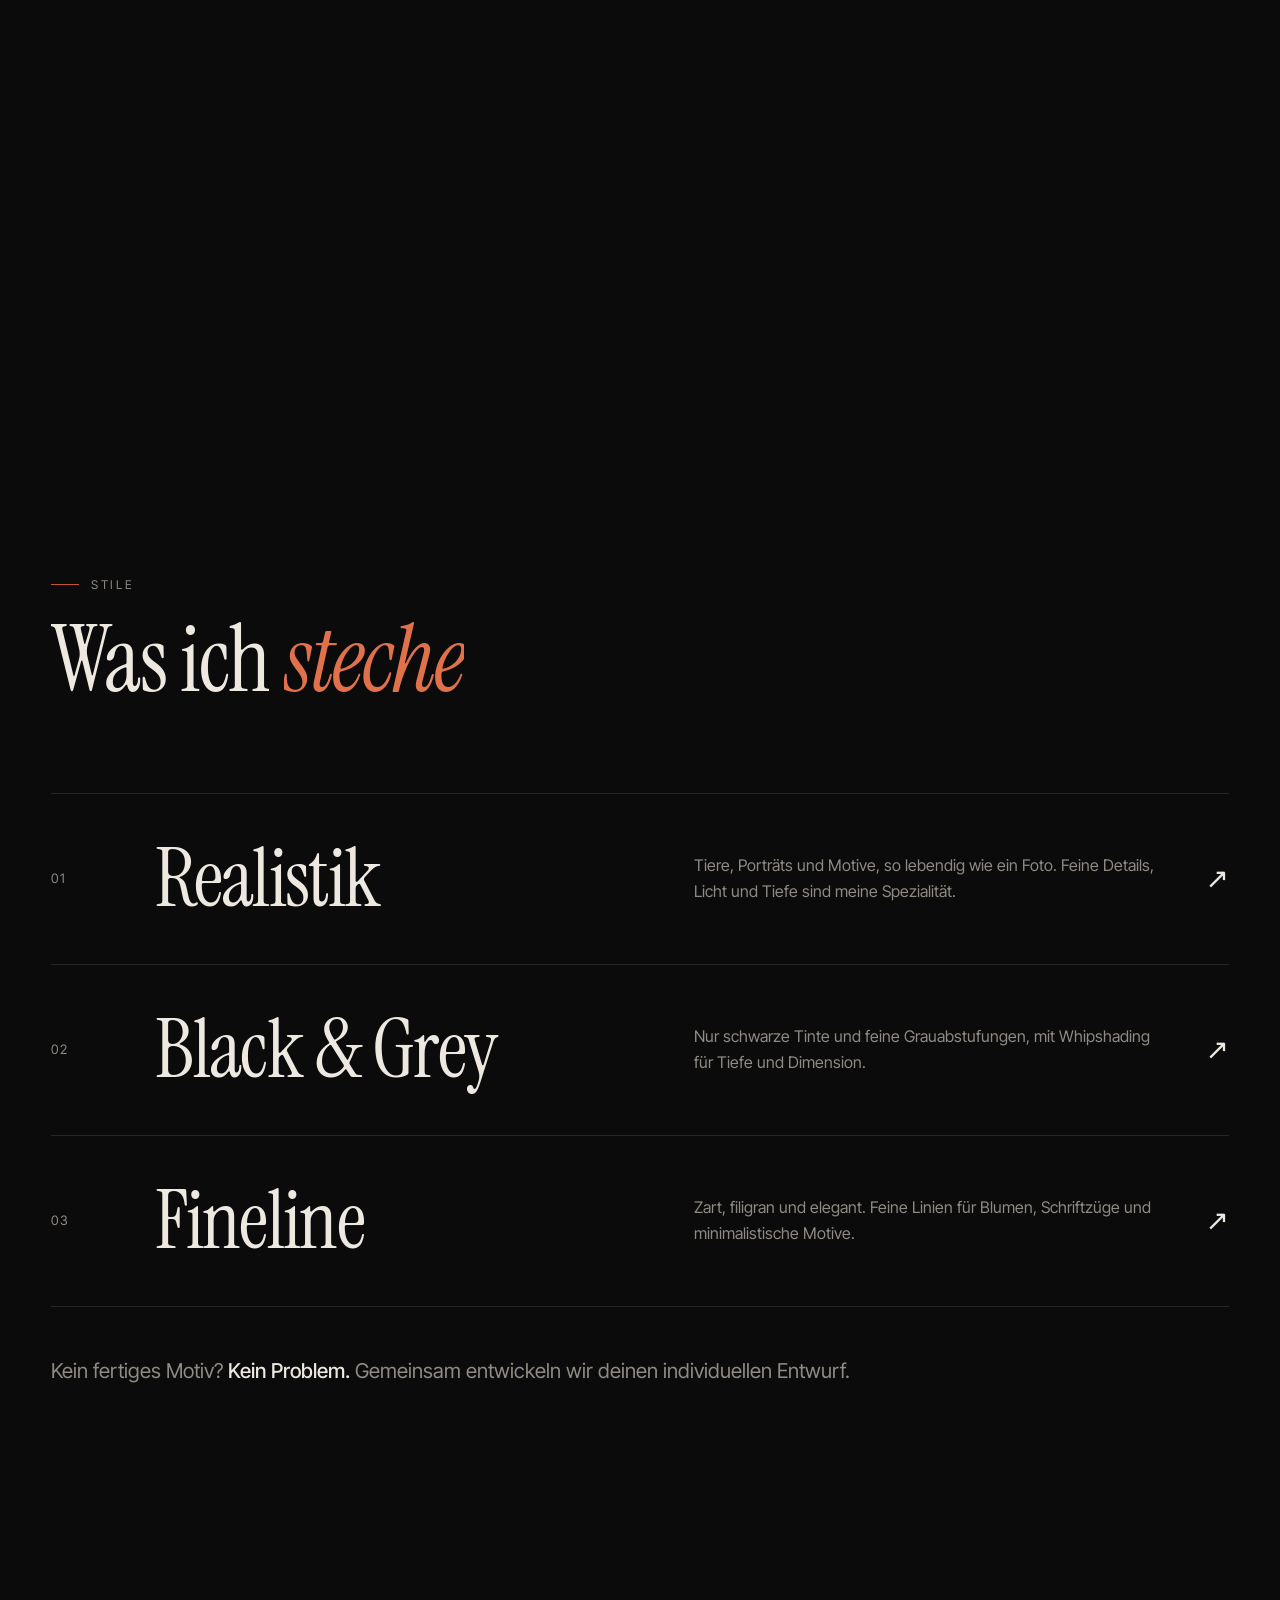
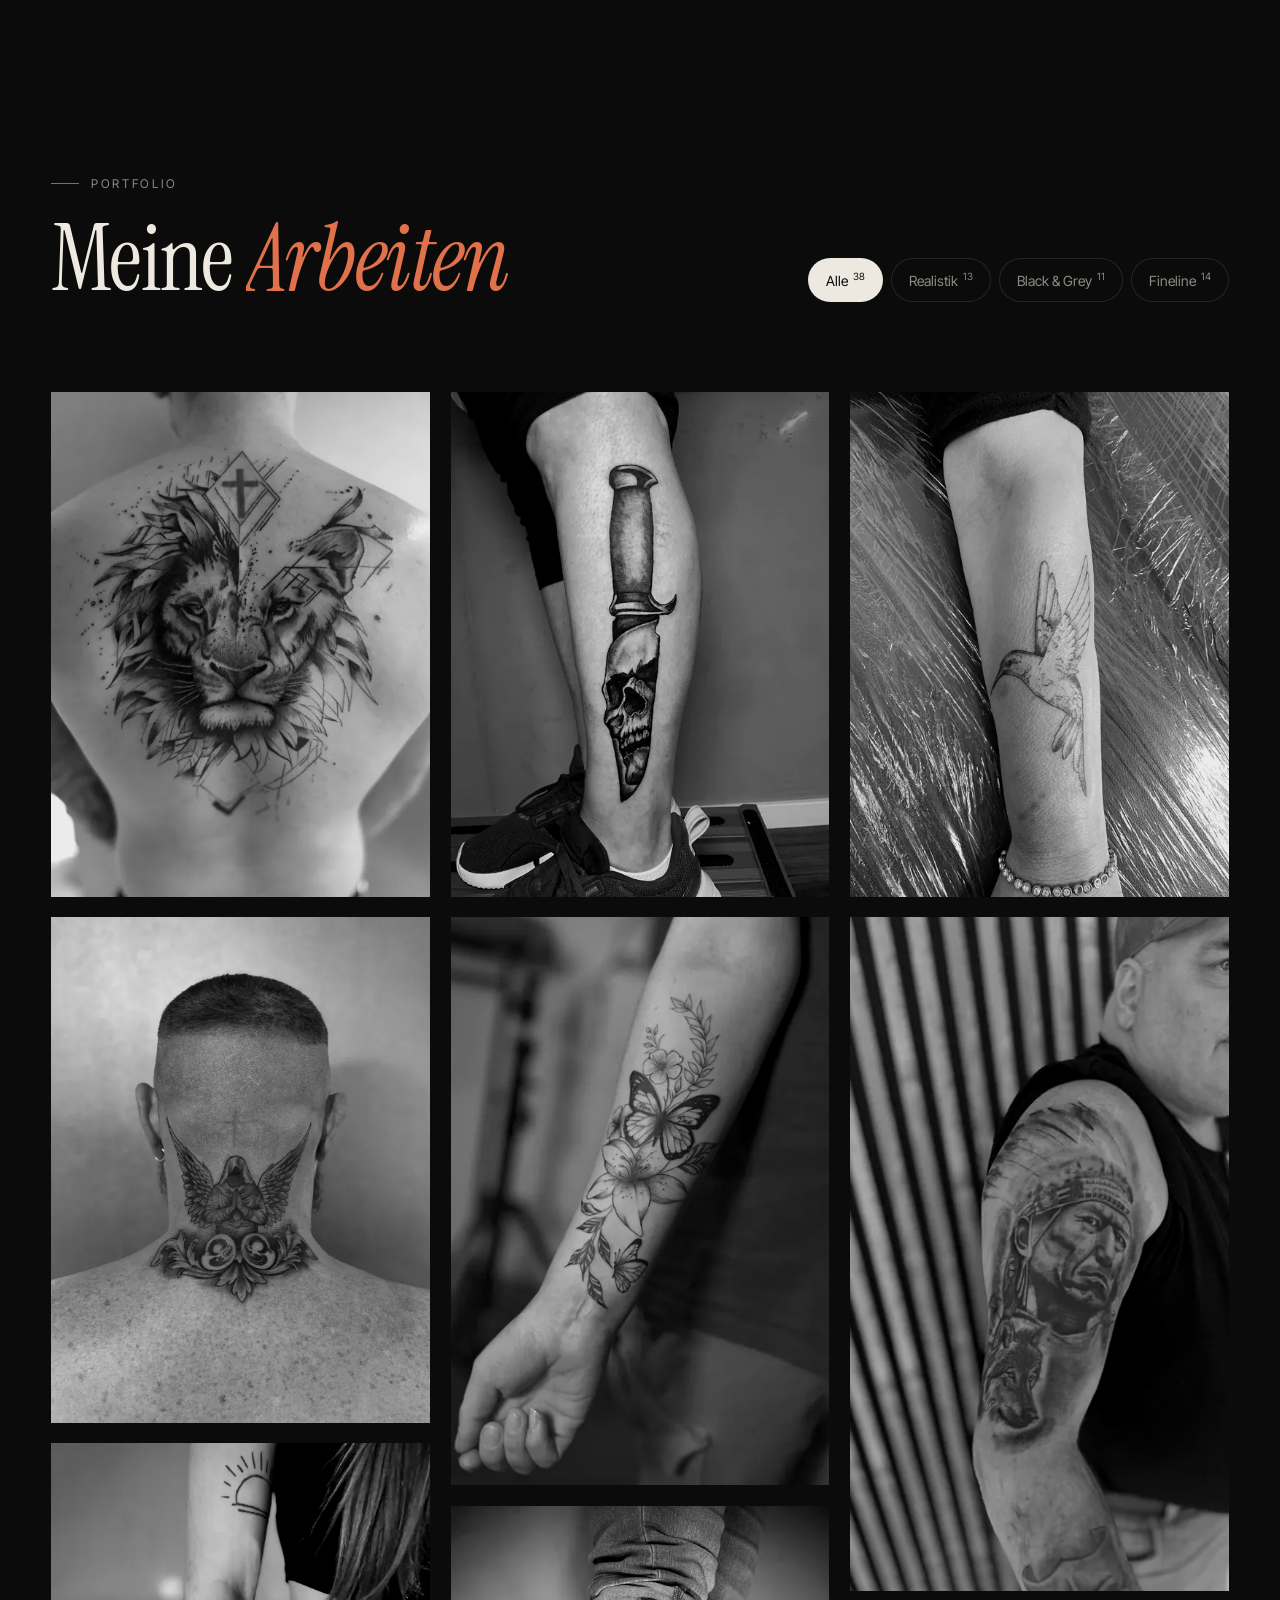
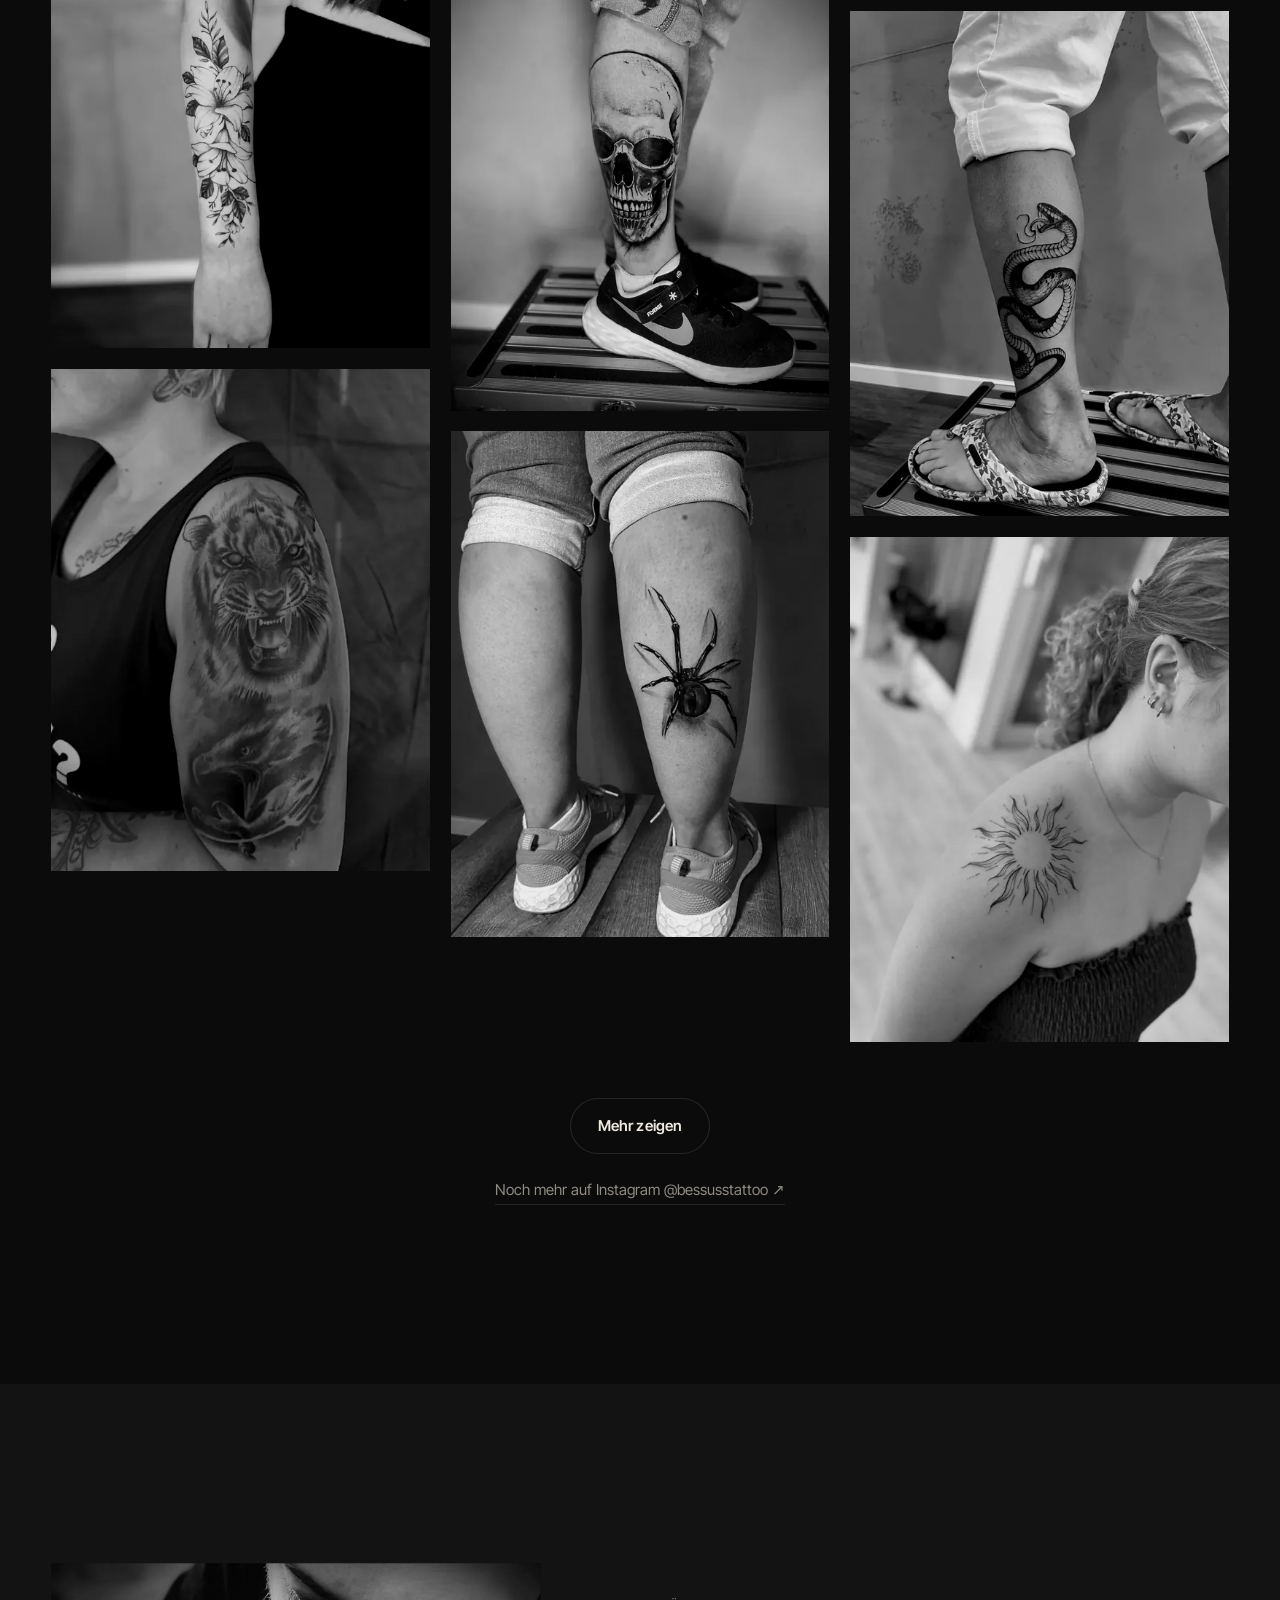
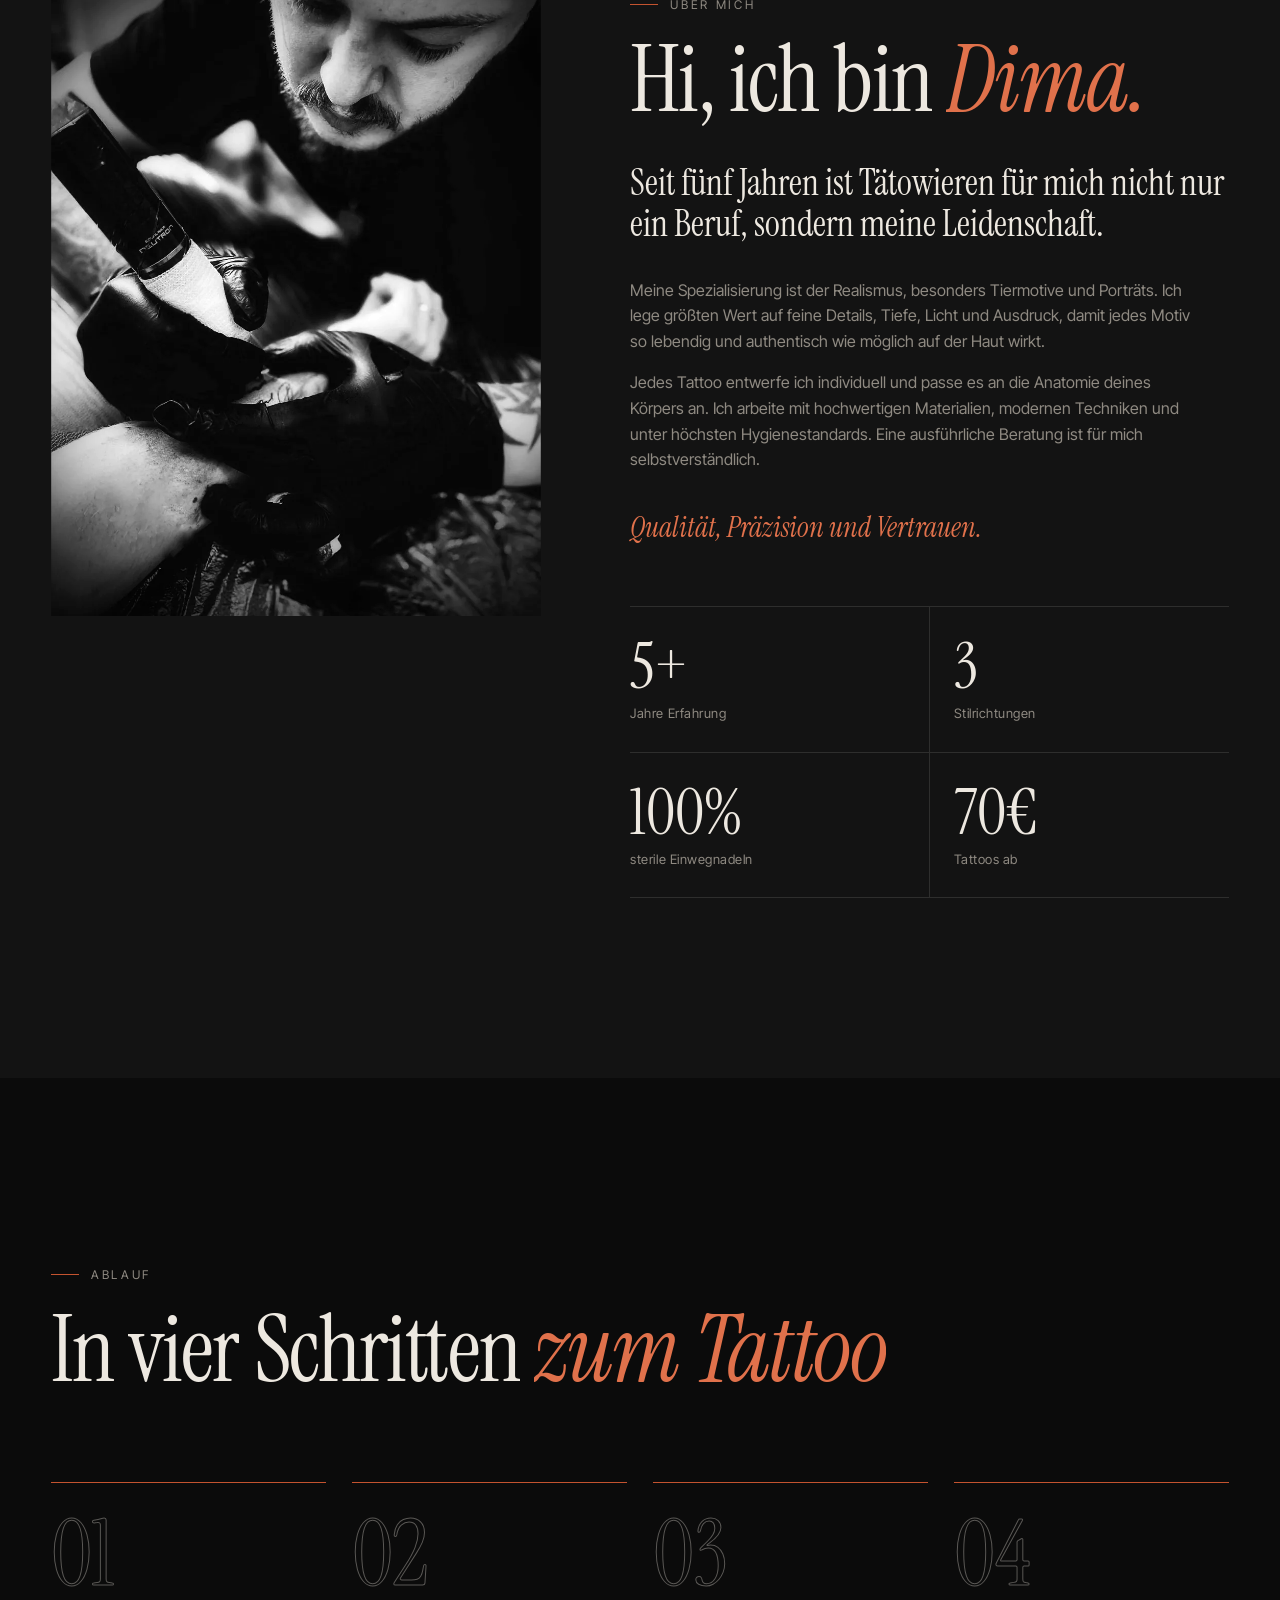
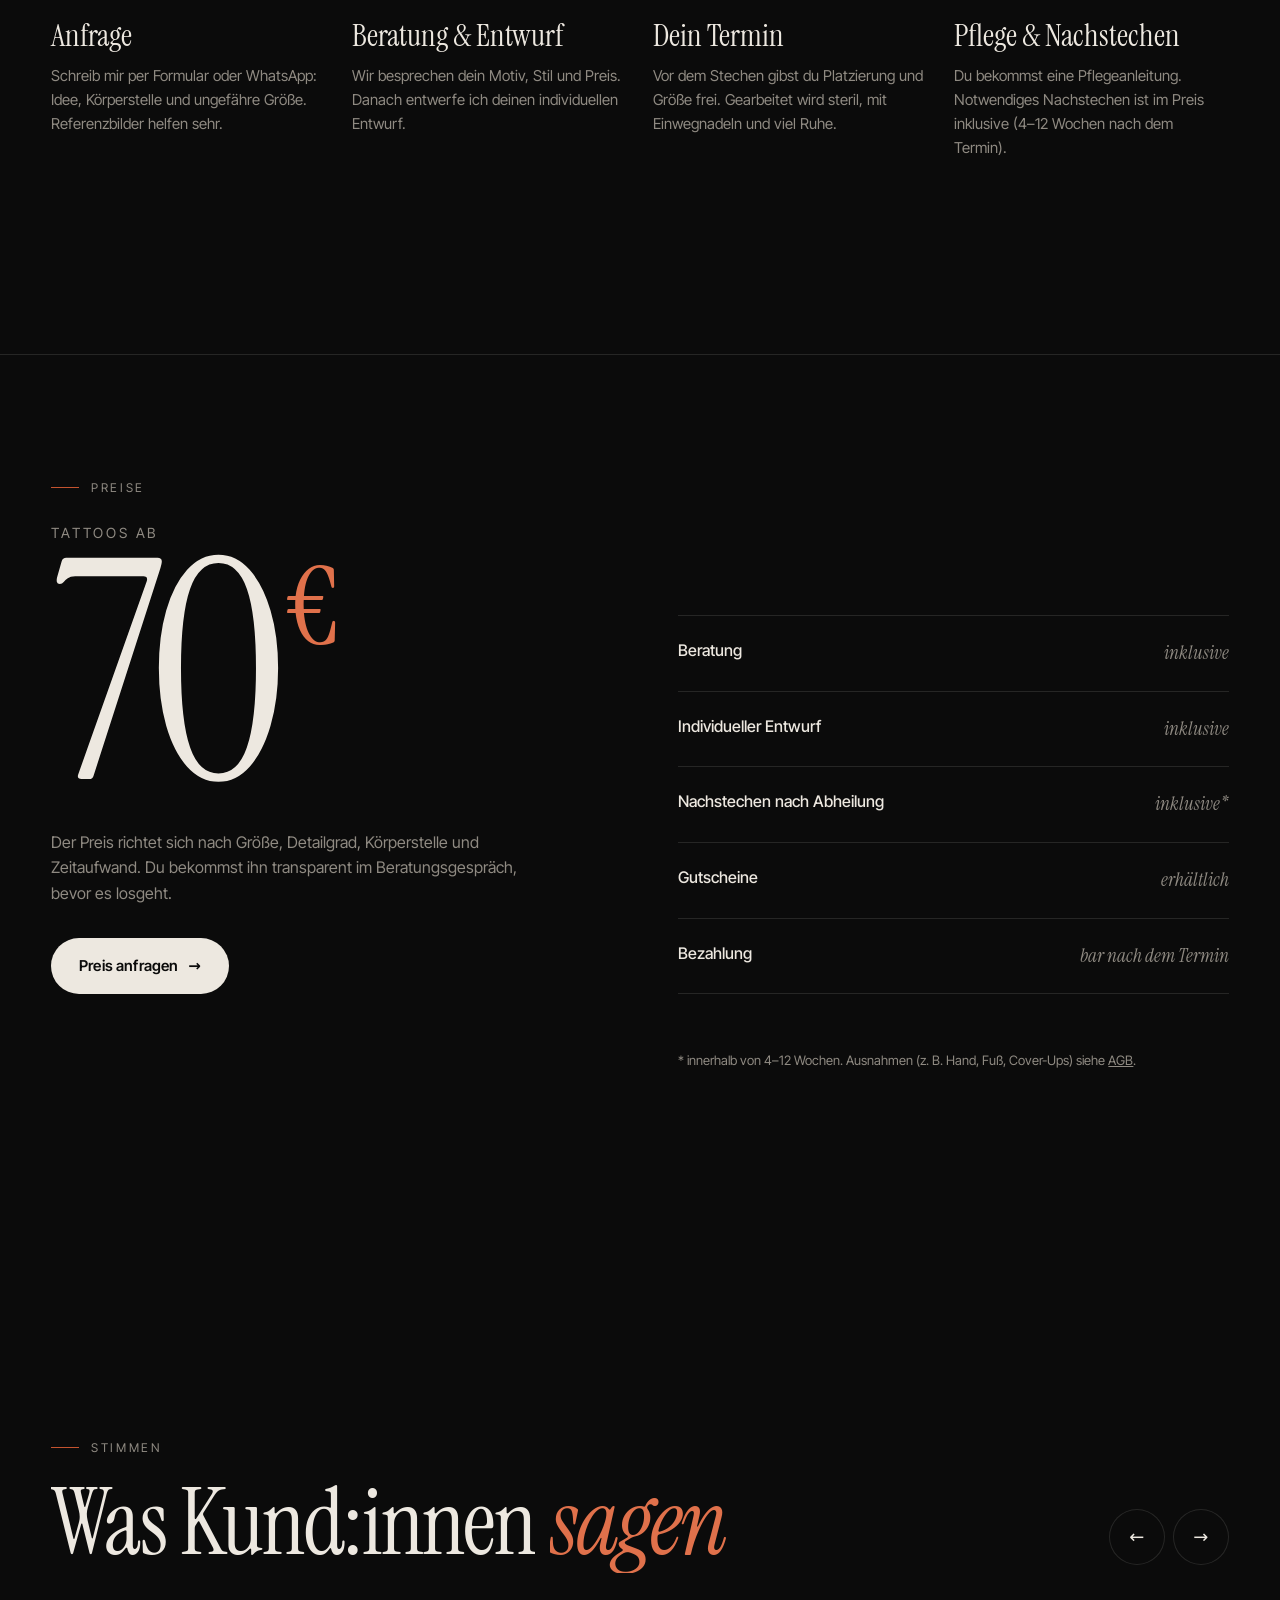
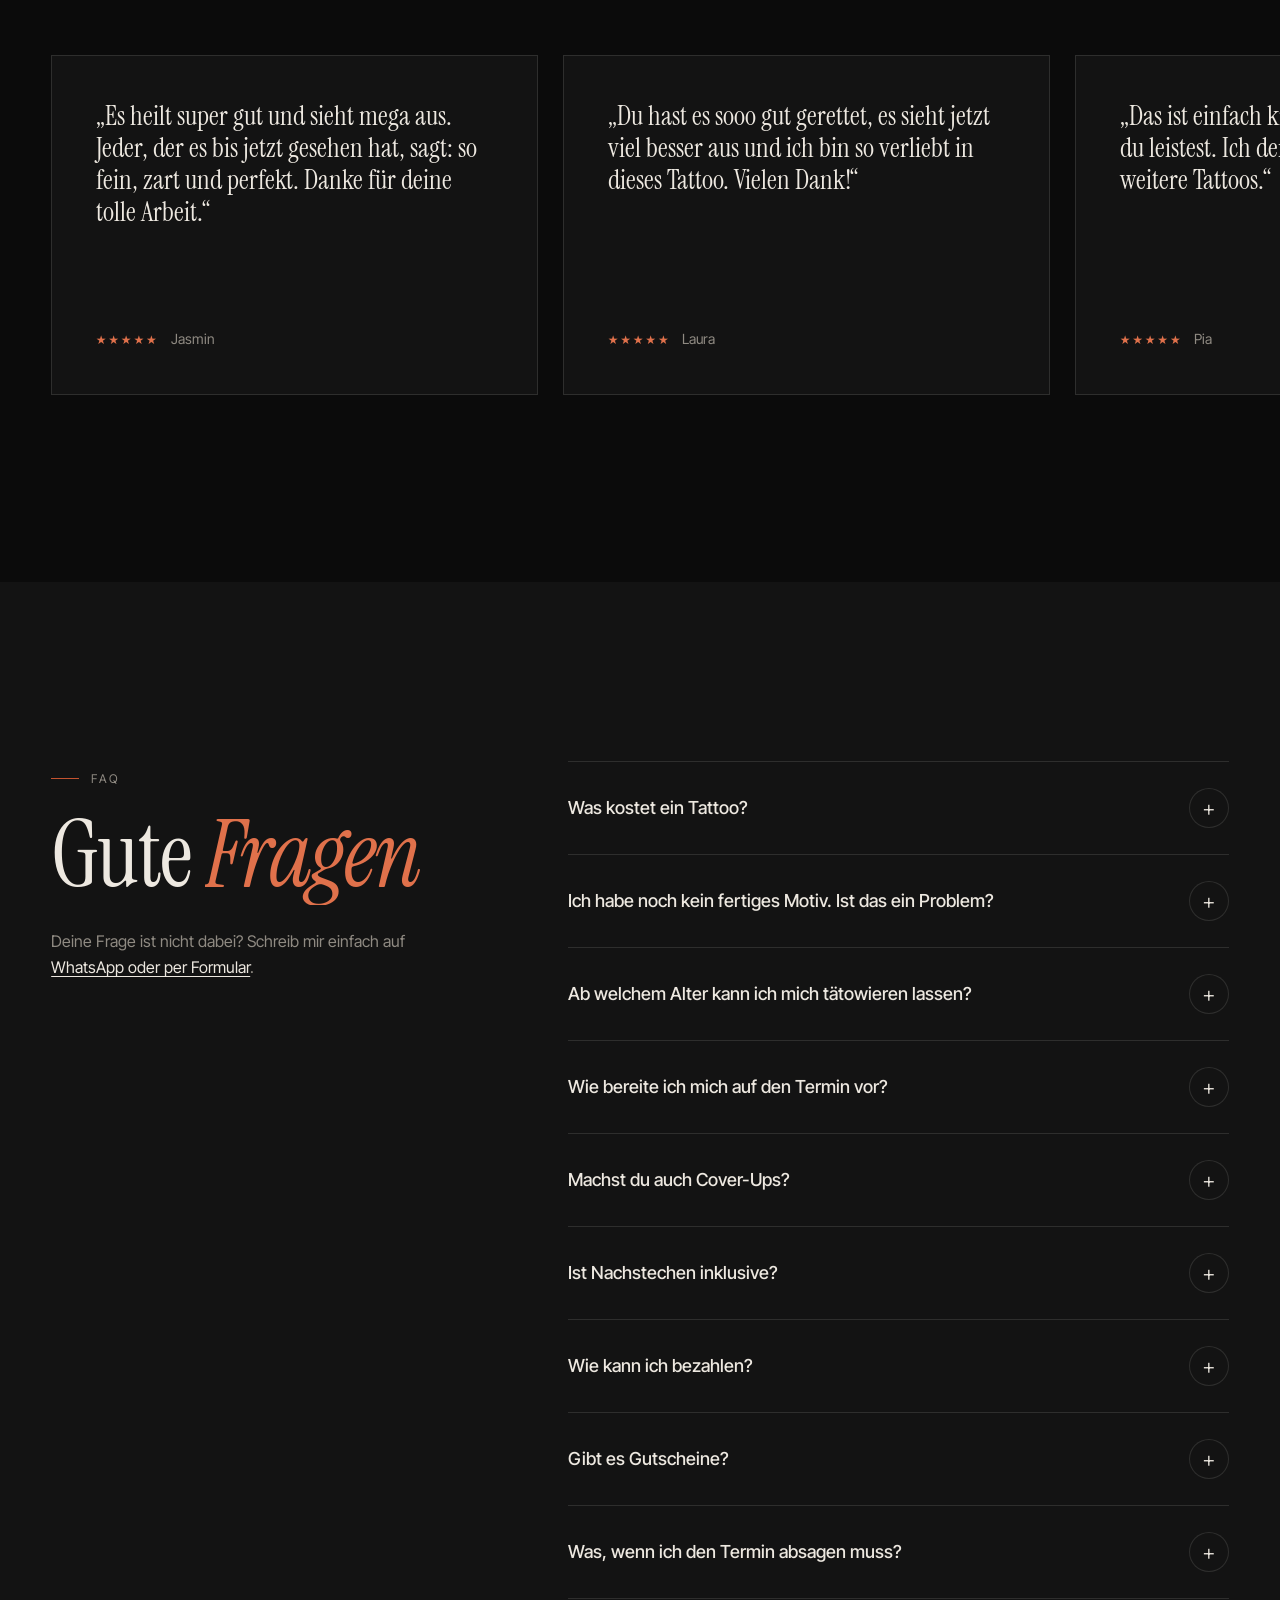
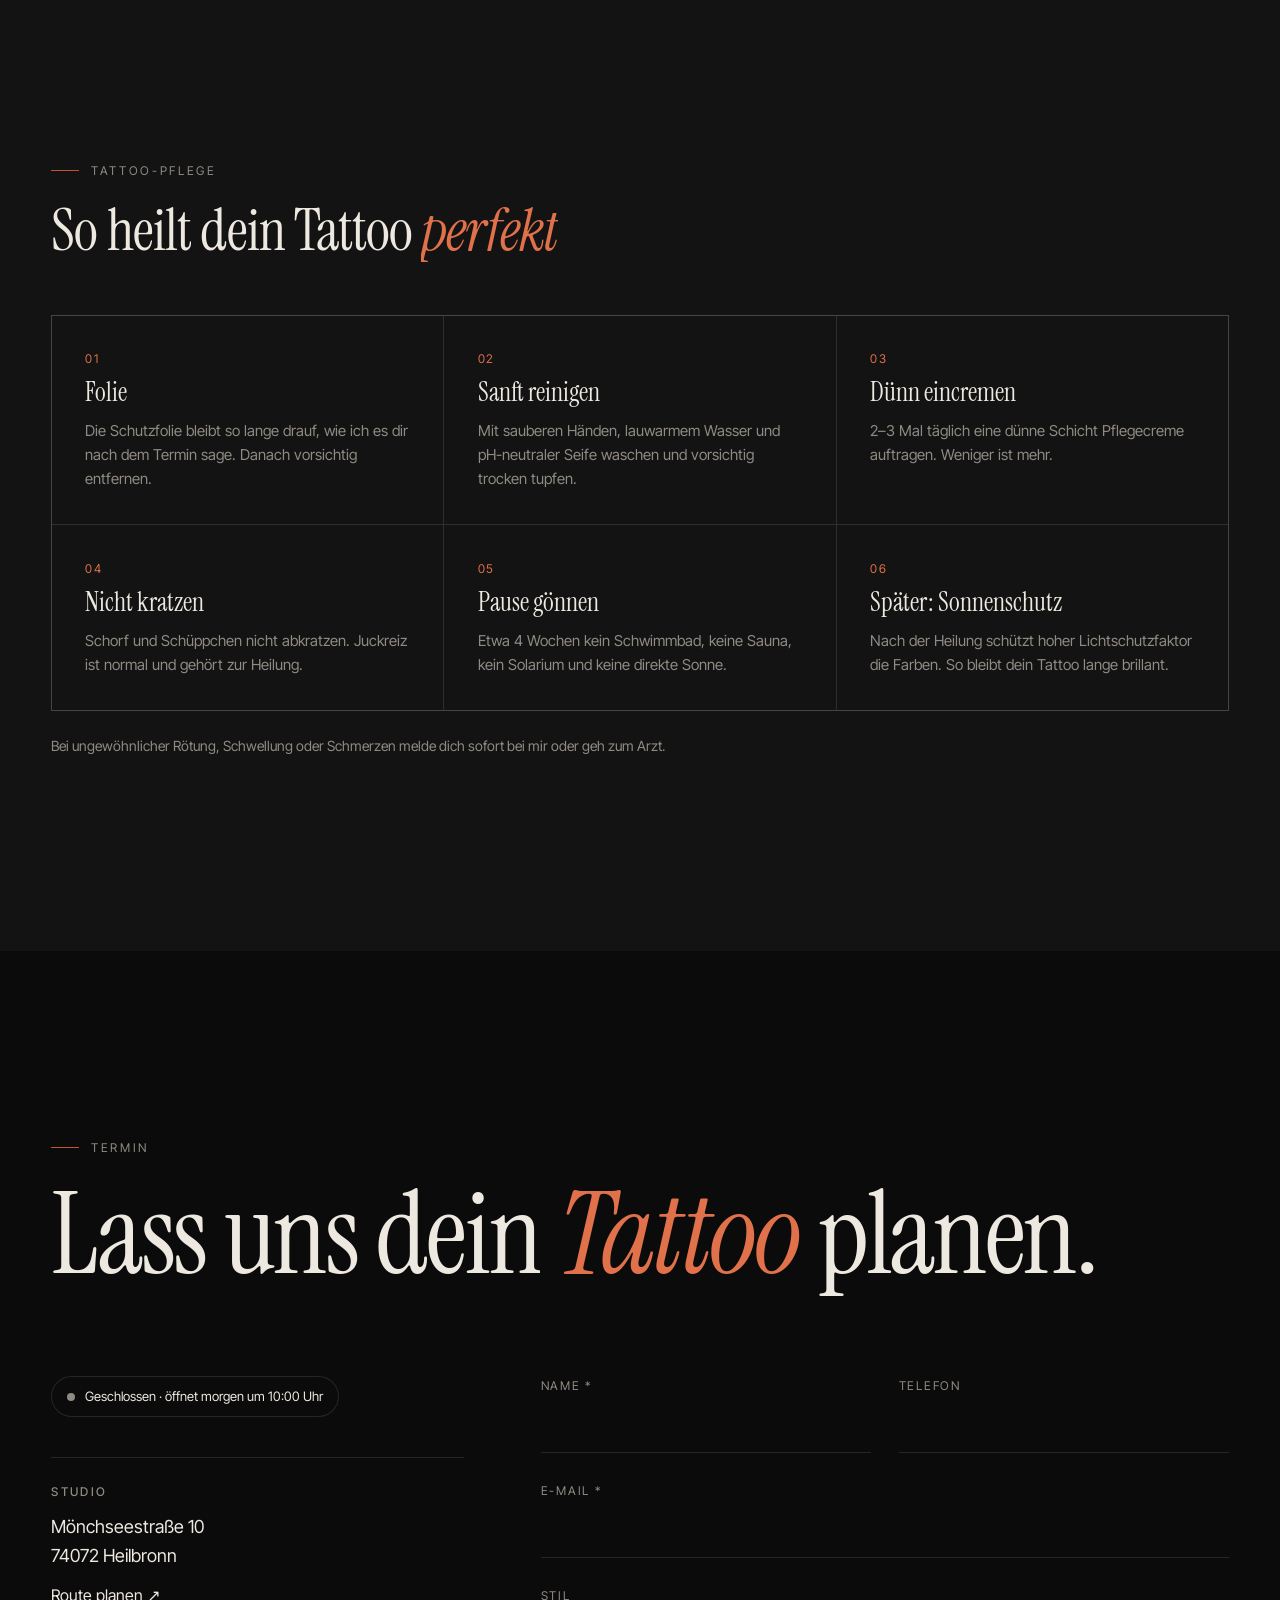
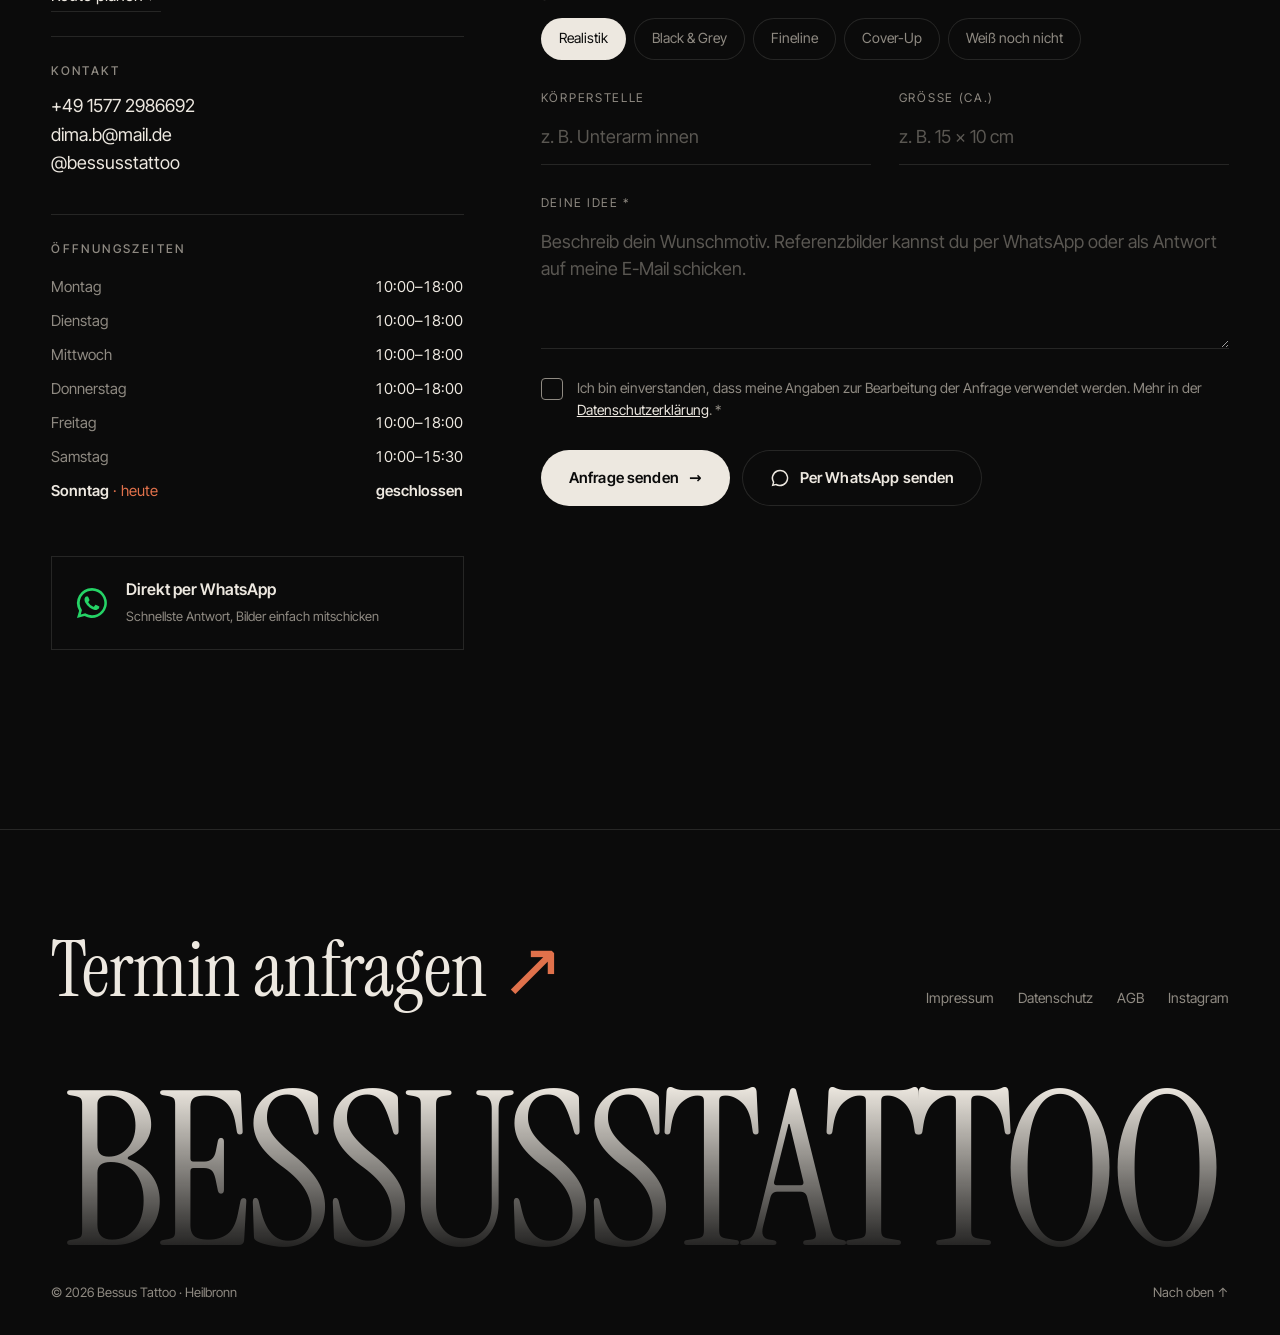
==== commit eb9067b4: "Ausgewählte Arbeiten: Wisch-Karussell auf Mobilgeräten - Kein Scroll-Pinning mehr auf Touch-Geräten," ====
--- a/index.html
+++ b/index.html
@@ -18,7 +18,7 @@
 <link rel="preload" href="assets/fonts/instrument-serif-400.woff2" as="font" type="font/woff2" crossorigin>
 <link rel="preload" href="assets/fonts/inter-tight-var.woff2" as="font" type="font/woff2" crossorigin>
 <link rel="preload" href="assets/img/brand/dima-portrait.webp" as="image">
-<link rel="stylesheet" href="assets/css/style.css?v=6">
+<link rel="stylesheet" href="assets/css/style.css?v=7">
 <script>document.documentElement.classList.add('js');try{if(sessionStorage.getItem('bessus-loaded'))document.documentElement.classList.add('no-loader')}catch(e){}</script>
 <script type="application/ld+json">
 {
@@ -703,6 +703,6 @@
   <button class="lightbox__nav lightbox__next" aria-label="Nächstes Bild">→</button>
 </dialog>
 
-<script src="assets/js/main.js?v=6" defer></script>
+<script src="assets/js/main.js?v=7" defer></script>
 </body>
 </html>
--- a/assets/css/style.css
+++ b/assets/css/style.css
@@ -278,8 +278,8 @@
 /* JS-enhanced pinned version (desktop) */
 .featured.is-pinned .featured__sticky { position: sticky; top: 0; height: 100vh; height: 100svh; display: flex; flex-direction: column; justify-content: center; padding: var(--header-h) 0 32px; }
 .featured.is-pinned .featured__head { margin-bottom: 4vh; width: 100%; }
-.featured.is-pinned .feat { width: auto; height: 50vh; }
-.featured.is-pinned .feat__img { height: 100%; width: auto; aspect-ratio: 3 / 4; }
+.featured.is-pinned .feat { width: calc(50vh * .75); height: 50vh; }
+.featured.is-pinned .feat__img { height: 100%; width: 100%; aspect-ratio: auto; }
 .featured.is-pinned .feat:nth-child(even) { margin-top: 5vh; }
 .featured.is-pinned .featured__progress { margin-top: 4vh; }
 .featured:not(.is-pinned) .featured__track { overflow-x: auto; scroll-snap-type: x mandatory; scrollbar-width: none; padding-bottom: 8px; }
@@ -557,9 +557,15 @@
   .stile__desc { grid-column: 2 / 4; grid-row: 2; font-size: 15px; }
   .stile__arrow { grid-column: 3; grid-row: 1; }
   .stile__float { display: none; }
-  .featured.is-pinned .feat { height: 46svh; }
-  .featured.is-pinned .feat figcaption { font-size: 12px; }
-  .featured.is-pinned .feat figcaption span { font-size: 22px; }
+  .featured__sticky { padding-bottom: 0; }
+  .featured__head { margin-bottom: 32px; }
+  .featured__track { gap: 12px; }
+  .featured:not(.is-pinned) .feat { width: min(78vw, 360px); }
+  .featured:not(.is-pinned) .feat:nth-child(even) { margin-top: 0; }
+  .featured:not(.is-pinned) .featured__end { width: min(60vw, 240px); margin-right: var(--gutter); }
+  .feat figcaption { font-size: 13px; }
+  .feat figcaption span { font-size: 24px; }
+  .featured__progress { margin-top: 24px; }
   .about__grid, .faq__grid, .booking__grid, .prices__grid { grid-template-columns: 1fr; }
   .about__media, .faq__grid > div:first-child { position: relative; top: 0; }
   .about__media { max-width: 560px; }
